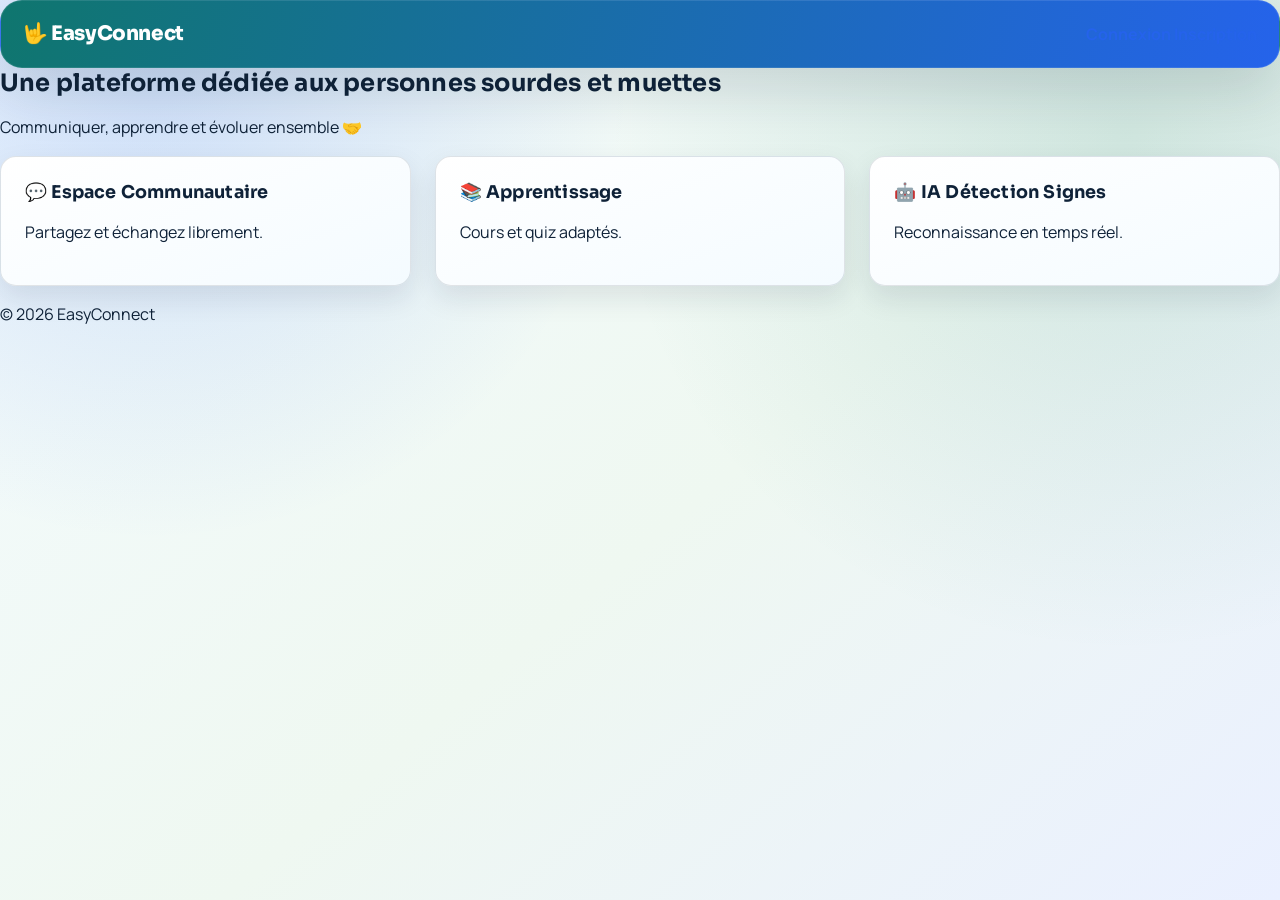
==== templates/index.html @ 4a9b7009 "Ajout du projet easy_connect" ====
<!DOCTYPE html>
<html lang="fr">
<head>
<meta charset="UTF-8">
<title>EasyConnect</title>
<link rel="stylesheet" href="/static/style.css">
</head>
<body>

<header>
    <h1>🤟 EasyConnect</h1>
    <nav>
        <a href="login.html">Connexion</a>
        <a href="register.html">Inscription</a>
    </nav>
</header>

<section class="hero">
    <h2>Une plateforme dédiée aux personnes sourdes et muettes</h2>
    <p>Communiquer, apprendre et évoluer ensemble 🤝</p>
</section>

<section class="features">
    <div class="card">
        <h3>💬 Espace Communautaire</h3>
        <p>Partagez et échangez librement.</p>
    </div>
    <div class="card">
        <h3>📚 Apprentissage</h3>
        <p>Cours et quiz adaptés.</p>
    </div>
    <div class="card">
        <h3>🤖 IA Détection Signes</h3>
        <p>Reconnaissance en temps réel.</p>
    </div>
</section>

<footer>
    <p>© 2026 EasyConnect</p>
</footer>

</body>
</html>
---- static/style.css ----
@import url("https://fonts.googleapis.com/css2?family=Manrope:wght@400;500;700;800&family=Sora:wght@600;700;800&display=swap");

:root {
    /* Colors - Enhanced with better naming and more options */
    --bg-1: #f4fbff;
    --bg-2: #eff8f1;
    --bg-3: #eaf0ff;
    --surface: #ffffff;
    --surface-muted: #f7faff;
    --surface-hover: #ffffff;
    --text: #0f2238;
    --text-light: #5f7793;
    --text-muted: #7e8c9f;
    --primary: #0f766e;
    --primary-dark: #0a5c55;
    --primary-light: #d1f2eb;
    --secondary: #2563eb;
    --secondary-dark: #1d4ed8;
    --secondary-light: #dbeafe;
    --danger: #b42318;
    --danger-light: #fee2e2;
    --ok: #067647;
    --ok-light: #d1fae5;
    --border: rgba(15, 34, 56, 0.12);
    --border-hover: rgba(15, 34, 56, 0.2);
    --ring: rgba(37, 99, 235, 0.24);
    
    /* Shadows - More nuanced */
    --shadow-sm: 0 4px 10px rgba(15, 34, 56, 0.05);
    --shadow-md: 0 12px 28px rgba(15, 34, 56, 0.1);
    --shadow-lg: 0 22px 55px rgba(15, 34, 56, 0.15);
    --shadow-focus: 0 0 0 4px var(--ring);
    
    /* Radius - Consistent scale */
    --radius-sm: 8px;
    --radius-md: 12px;
    --radius-lg: 16px;
    --radius-xl: 22px;
    --radius-full: 999px;
    
    /* Transitions */
    --transition-fast: 0.15s ease;
    --transition-base: 0.2s ease;
    --transition-slow: 0.3s ease;
    
    /* Layout */
    --container-width: min(100% - 32px, 1080px);
    --container-width-sm: min(100% - 32px, 460px);
}

* {
    box-sizing: border-box;
}

html,
body {
    margin: 0;
    padding: 0;
}

body {
    min-height: 100vh;
    font-family: "Manrope", "Segoe UI", sans-serif;
    color: var(--text);
    background:
        radial-gradient(circle at 12% 7%, rgba(37, 99, 235, 0.18) 0%, transparent 34%),
        radial-gradient(circle at 88% 15%, rgba(15, 118, 110, 0.14) 0%, transparent 38%),
        linear-gradient(140deg, var(--bg-1), var(--bg-2) 55%, var(--bg-3));
    line-height: 1.55;
    -webkit-font-smoothing: antialiased;
    -moz-osx-font-smoothing: grayscale;
}

a {
    color: var(--secondary);
    text-decoration: none;
    font-weight: 700;
    transition: color var(--transition-fast);
}

a:hover {
    color: var(--secondary-dark);
    text-decoration: underline;
}

h1,
h2,
h3 {
    margin: 0;
    font-family: "Sora", "Segoe UI", sans-serif;
    letter-spacing: 0.2px;
    line-height: 1.3;
}

/* Layout */
.page-shell {
    width: var(--container-width);
    margin: 26px auto 42px;
}

/* Header Enhancement */
header {
    display: flex;
    align-items: center;
    justify-content: space-between;
    gap: 14px;
    padding: 20px 22px;
    color: #ffffff;
    border-radius: var(--radius-xl);
    background: linear-gradient(105deg, #0f766e, #2563eb);
    box-shadow: var(--shadow-lg);
    backdrop-filter: blur(10px);
    border: 1px solid rgba(255, 255, 255, 0.1);
}

header h1 {
    font-size: 1.25rem;
    font-weight: 800;
    letter-spacing: -0.02em;
}

.top-links {
    display: flex;
    gap: 12px;
    flex-wrap: wrap;
}

.top-links a {
    color: #ffffff;
    font-weight: 700;
    border: 1px solid rgba(255, 255, 255, 0.35);
    padding: 6px 14px;
    border-radius: var(--radius-full);
    transition: all var(--transition-base);
    background: rgba(255, 255, 255, 0.1);
    backdrop-filter: blur(4px);
}

.top-links a:hover {
    background: rgba(255, 255, 255, 0.2);
    border-color: rgba(255, 255, 255, 0.5);
    text-decoration: none;
    transform: translateY(-1px);
}

/* Section Titles */
.section-title {
    margin: 32px 2px 20px;
    font-size: 1.75rem;
    font-weight: 800;
    position: relative;
    display: inline-block;
}

.section-title::after {
    content: '';
    position: absolute;
    bottom: -8px;
    left: 0;
    width: 60px;
    height: 4px;
    background: linear-gradient(90deg, var(--primary), var(--secondary));
    border-radius: var(--radius-full);
}

/* Cards & Panels */
.form-container,
.panel {
    background: rgba(255, 255, 255, 0.92);
    backdrop-filter: blur(10px);
    border: 1px solid var(--border);
    border-radius: var(--radius-xl);
    box-shadow: var(--shadow-lg);
}

.form-container {
    width: var(--container-width-sm);
    margin: 64px auto;
    padding: 36px 32px;
}

.form-container h2 {
    margin-bottom: 24px;
    font-size: 1.75rem;
}

.panel {
    padding: 24px;
    transition: transform var(--transition-base), box-shadow var(--transition-base);
}

.panel:hover {
    box-shadow: var(--shadow-lg);
}

/* Form Elements Enhancement */
form {
    display: grid;
    gap: 20px;
}

input,
textarea,
select {
    width: 100%;
    color: var(--text);
    background: var(--surface-muted);
    border: 1px solid var(--border);
    border-radius: var(--radius-md);
    padding: 12px 16px;
    outline: none;
    transition: border-color var(--transition-base), 
                box-shadow var(--transition-base), 
                background var(--transition-base);
    font-size: 0.95rem;
}

input:hover,
textarea:hover,
select:hover {
    border-color: var(--border-hover);
    background: var(--surface-hover);
}

input:focus,
textarea:focus,
select:focus {
    border-color: var(--secondary);
    box-shadow: var(--shadow-focus);
    background: var(--surface);
}

textarea {
    resize: vertical;
    min-height: 120px;
}

/* Button Enhancements */
button {
    border: 0;
    border-radius: var(--radius-md);
    color: #ffffff;
    background: linear-gradient(100deg, var(--primary), var(--secondary));
    font-weight: 800;
    padding: 12px 18px;
    cursor: pointer;
    transition: all var(--transition-base);
    position: relative;
    overflow: hidden;
}

button::before {
    content: '';
    position: absolute;
    top: 0;
    left: 0;
    width: 100%;
    height: 100%;
    background: linear-gradient(100deg, transparent, rgba(255, 255, 255, 0.2), transparent);
    transform: translateX(-100%);
    transition: transform 0.5s ease;
}

button:hover {
    transform: translateY(-2px);
    box-shadow: var(--shadow-md);
}

button:hover::before {
    transform: translateX(100%);
}

button:active {
    transform: translateY(0);
}

.btn-soft {
    background: var(--secondary-light);
    color: var(--secondary-dark);
    font-weight: 600;
}

.btn-soft::before {
    display: none;
}

.btn-soft:hover {
    background: #dbeafe;
    color: var(--secondary-dark);
    box-shadow: var(--shadow-sm);
}

/* Form Error Enhancement */
.form-error {
    margin: 16px 0 8px;
    color: var(--danger);
    background: var(--danger-light);
    border: 1px solid rgba(180, 35, 24, 0.2);
    border-radius: var(--radius-md);
    padding: 12px 16px;
    font-weight: 600;
    font-size: 0.9rem;
    display: flex;
    align-items: center;
    gap: 8px;
}

/* Grid Layouts Enhancement */
.stats-grid,
.features,
.cards-grid {
    display: grid;
    grid-template-columns: repeat(3, 1fr);
    gap: 24px;
}

/* Card Enhancement */
.card {
    background: linear-gradient(160deg, var(--surface), var(--bg-1));
    border: 1px solid var(--border);
    border-radius: var(--radius-lg);
    padding: 24px;
    box-shadow: var(--shadow-md);
    transition: all var(--transition-base);
    position: relative;
    overflow: hidden;
}

.card::after {
    content: '';
    position: absolute;
    top: 0;
    left: 0;
    width: 100%;
    height: 4px;
    background: linear-gradient(90deg, var(--primary), var(--secondary));
    opacity: 0;
    transition: opacity var(--transition-base);
}

.card:hover {
    transform: translateY(-4px);
    box-shadow: var(--shadow-lg);
    border-color: var(--border-hover);
}

.card:hover::after {
    opacity: 1;
}

.card h3 {
    font-size: 1.1rem;
    margin-bottom: 8px;
    font-weight: 700;
}

/* Metric Enhancement */
.metric {
    display: block;
    font-size: 2.25rem;
    font-weight: 800;
    font-family: "Sora", sans-serif;
    line-height: 1.2;
    background: linear-gradient(100deg, var(--primary), var(--secondary));
    -webkit-background-clip: text;
    -webkit-text-fill-color: transparent;
    background-clip: text;
}

.muted {
    color: var(--text-light);
    font-size: 0.9rem;
}

/* Stack Enhancement */
.stack {
    display: grid;
    gap: 20px;
}

/* Course Progress Enhancement */
.course-progress {
    display: flex;
    align-items: center;
    gap: 12px;
    margin-top: 12px;
    color: var(--ok);
    font-weight: 700;
    padding: 8px 12px;
    background: var(--ok-light);
    border-radius: var(--radius-sm);
}

/* Video Enhancement */
video {
    width: 100%;
    max-width: 680px;
    border-radius: var(--radius-md);
    border: 1px solid var(--border);
    background: #000;
    box-shadow: var(--shadow-md);
}

/* Divider Enhancement */
hr {
    border: 0;
    height: 2px;
    background: linear-gradient(90deg, transparent, var(--border), transparent);
    margin: 32px 0;
}

/* Inline Elements Enhancement */
.inline {
    display: flex;
    align-items: center;
    gap: 16px;
    flex-wrap: wrap;
}

/* Posts List Enhancement */
.posts-list {
    display: grid;
    gap: 16px;
}

.post-item {
    border: 1px solid var(--border);
    border-radius: var(--radius-md);
    padding: 16px;
    background: var(--surface);
    transition: all var(--transition-base);
}

.post-item:hover {
    border-color: var(--border-hover);
    box-shadow: var(--shadow-sm);
    transform: translateX(4px);
}

.post-meta {
    color: var(--text-light);
    font-size: 0.9rem;
    margin-top: 8px;
    display: flex;
    gap: 16px;
}

/* Quiz Options Enhancement */
.quiz-options {
    display: grid;
    gap: 12px;
    margin-top: 16px;
}

.quiz-options label {
    display: flex;
    align-items: center;
    gap: 12px;
    padding: 12px 16px;
    background: var(--surface-muted);
    border: 1px solid var(--border);
    border-radius: var(--radius-md);
    cursor: pointer;
    transition: all var(--transition-fast);
}

.quiz-options label:hover {
    background: var(--surface);
    border-color: var(--secondary);
    transform: translateX(4px);
}

.quiz-options input[type="radio"] {
    width: auto;
    margin: 0;
    accent-color: var(--secondary);
}

/* Auth Pages Enhancement */
.auth-page {
    display: grid;
    place-items: center;
    min-height: 100vh;
    padding: 20px;
    background:
        radial-gradient(circle at 7% 12%, rgba(15, 118, 110, 0.15) 0%, transparent 32%),
        radial-gradient(circle at 92% 8%, rgba(37, 99, 235, 0.15) 0%, transparent 35%),
        linear-gradient(140deg, #f3fbff, #eef7ff 45%, #effcf6);
}

.auth-page .form-container {
    width: min(100%, 440px);
    margin: 0;
    padding: 40px 36px;
    border: 1px solid rgba(37, 99, 235, 0.18);
    box-shadow: var(--shadow-lg);
    animation: slideUp 0.5s ease;
}

@keyframes slideUp {
    from {
        opacity: 0;
        transform: translateY(20px);
    }
    to {
        opacity: 1;
        transform: translateY(0);
    }
}

.auth-badge {
    margin: 0 0 16px;
    display: inline-block;
    font-size: 0.75rem;
    font-weight: 800;
    letter-spacing: 0.08em;
    text-transform: uppercase;
    color: var(--secondary-dark);
    background: var(--secondary-light);
    border: 1px solid rgba(37, 99, 235, 0.18);
    border-radius: var(--radius-full);
    padding: 6px 14px;
}

.auth-subtitle {
    margin: 8px 0 24px;
    color: var(--text-light);
    font-size: 0.95rem;
}

.auth-page .form-container form + .form-error {
    margin-top: 20px;
}

/* Dashboard only */
.dashboard-page {
    background:
        radial-gradient(circle at 10% 10%, rgba(15, 118, 110, 0.14) 0%, transparent 32%),
        radial-gradient(circle at 88% 0%, rgba(37, 99, 235, 0.18) 0%, transparent 35%),
        linear-gradient(145deg, #f4fbff, #edf7f3 50%, #e9f1ff);
}

.dashboard-shell {
    display: grid;
    gap: 22px;
}

.dashboard-hero {
    display: flex;
    align-items: center;
    justify-content: space-between;
    gap: 20px;
    padding: 24px;
    border-radius: var(--radius-xl);
    border: 1px solid var(--border);
    background: rgba(255, 255, 255, 0.88);
    box-shadow: var(--shadow-md);
}

.dashboard-kicker {
    margin: 0 0 6px;
    font-size: 0.78rem;
    font-weight: 800;
    letter-spacing: 0.08em;
    text-transform: uppercase;
    color: var(--secondary-dark);
}

.dashboard-hero h2 {
    font-size: 1.8rem;
    margin-bottom: 8px;
}

.dashboard-hero-actions {
    display: flex;
    gap: 10px;
    flex-wrap: wrap;
}

.dashboard-pill {
    display: inline-block;
    padding: 9px 14px;
    border-radius: var(--radius-full);
    border: 1px solid rgba(37, 99, 235, 0.22);
    background: #eef4ff;
    color: var(--secondary-dark);
    font-weight: 800;
}

.dashboard-pill:hover {
    text-decoration: none;
    background: #dde9ff;
}

.dashboard-stats .stat-card {
    padding-top: 20px;
}

.dashboard-features .feature-card {
    display: grid;
    gap: 10px;
}

.dashboard-link {
    display: inline-block;
    width: fit-content;
    padding: 8px 12px;
    border-radius: 10px;
    background: #eaf1ff;
    border: 1px solid rgba(37, 99, 235, 0.2);
}

.dashboard-link:hover {
    text-decoration: none;
    background: #dbe8ff;
}

/* Community only */
.community-page {
    background:
        radial-gradient(circle at 5% 8%, rgba(15, 118, 110, 0.16) 0%, transparent 30%),
        radial-gradient(circle at 88% 6%, rgba(37, 99, 235, 0.16) 0%, transparent 33%),
        linear-gradient(145deg, #f6fcff, #eef8f4 55%, #ebf1ff);
}

.community-shell {
    display: grid;
    gap: 20px;
}

.community-hero {
    display: flex;
    justify-content: space-between;
    align-items: center;
    gap: 16px;
    padding: 22px;
    border: 1px solid var(--border);
    border-radius: var(--radius-xl);
    background: rgba(255, 255, 255, 0.9);
    box-shadow: var(--shadow-md);
}

.community-kicker {
    margin: 0 0 6px;
    font-size: 0.78rem;
    font-weight: 800;
    letter-spacing: 0.08em;
    text-transform: uppercase;
    color: var(--secondary-dark);
}

.community-hero h2 {
    font-size: 1.7rem;
    margin-bottom: 6px;
}

.community-pill {
    display: inline-block;
    padding: 10px 14px;
    border-radius: var(--radius-full);
    border: 1px solid rgba(37, 99, 235, 0.22);
    background: #eaf1ff;
    color: var(--secondary-dark);
    font-weight: 800;
}

.community-pill:hover {
    text-decoration: none;
    background: #dbe8ff;
}

.community-compose textarea {
    min-height: 150px;
}

.community-feed {
    gap: 14px;
}

.community-post {
    border-left: 4px solid rgba(15, 118, 110, 0.45);
    padding: 18px;
}

.community-post h3 {
    margin-bottom: 6px;
}

.community-comment-form {
    margin-top: 10px;
    gap: 10px;
}

/* Learning only */
.learning-page {
    background:
        radial-gradient(circle at 8% 8%, rgba(37, 99, 235, 0.16) 0%, transparent 32%),
        radial-gradient(circle at 84% 6%, rgba(15, 118, 110, 0.14) 0%, transparent 35%),
        linear-gradient(145deg, #f5fbff, #edf8f2 52%, #eaf1ff);
}

.learning-shell {
    display: grid;
    gap: 20px;
}

.learning-hero {
    display: flex;
    justify-content: space-between;
    align-items: center;
    gap: 16px;
    padding: 22px;
    border: 1px solid var(--border);
    border-radius: var(--radius-xl);
    background: rgba(255, 255, 255, 0.9);
    box-shadow: var(--shadow-md);
}

.learning-kicker {
    margin: 0 0 6px;
    font-size: 0.78rem;
    font-weight: 800;
    letter-spacing: 0.08em;
    text-transform: uppercase;
    color: var(--secondary-dark);
}

.learning-hero h2 {
    font-size: 1.7rem;
    margin-bottom: 6px;
}

.learning-pill {
    display: inline-block;
    padding: 10px 14px;
    border-radius: var(--radius-full);
    border: 1px solid rgba(37, 99, 235, 0.22);
    background: #eaf1ff;
    color: var(--secondary-dark);
    font-weight: 800;
}

.learning-pill:hover {
    text-decoration: none;
    background: #dbe8ff;
}

.learning-courses {
    gap: 16px;
}

.learning-card {
    border-left: 4px solid rgba(37, 99, 235, 0.45);
}

.learning-course-form {
    margin-top: 8px;
}

.learning-ai-panel {
    gap: 14px;
}

.ai-camera-wrap {
    position: relative;
    width: 100%;
    max-width: 720px;
    border-radius: var(--radius-md);
    overflow: hidden;
    border: 1px solid var(--border);
    box-shadow: var(--shadow-md);
    background: #000;
}

.ai-camera-wrap video,
.ai-camera-wrap canvas {
    display: block;
    width: 100%;
    height: auto;
}

.ai-camera-wrap canvas {
    position: absolute;
    inset: 0;
    pointer-events: none;
}

.ai-result {
    margin: 0;
    font-weight: 800;
    color: var(--secondary-dark);
    background: #eaf1ff;
    border: 1px solid rgba(37, 99, 235, 0.2);
    border-radius: var(--radius-md);
    padding: 10px 12px;
}

.ai-calibration {
    display: flex;
    flex-wrap: wrap;
    gap: 10px;
    align-items: center;
}

.ai-calibration label {
    font-weight: 700;
}

.ai-calibration select {
    width: 90px;
}

.learning-shell .panel ul,
.learning-shell .panel ol {
    margin: 0;
    padding-left: 18px;
    display: grid;
    gap: 8px;
}

/* Quiz only */
.quiz-page {
    background:
        radial-gradient(circle at 8% 10%, rgba(37, 99, 235, 0.15) 0%, transparent 34%),
        radial-gradient(circle at 85% 5%, rgba(15, 118, 110, 0.15) 0%, transparent 35%),
        linear-gradient(145deg, #f4f9ff, #edf8f5 50%, #ebf0ff);
}

.quiz-shell {
    display: grid;
    gap: 20px;
}

.quiz-hero {
    padding: 22px;
    border: 1px solid var(--border);
    border-radius: var(--radius-xl);
    background: rgba(255, 255, 255, 0.9);
    box-shadow: var(--shadow-md);
}

.quiz-kicker {
    margin: 0 0 6px;
    font-size: 0.78rem;
    font-weight: 800;
    letter-spacing: 0.08em;
    text-transform: uppercase;
    color: var(--secondary-dark);
}

.quiz-hero h2 {
    font-size: 1.7rem;
    margin-bottom: 6px;
}

.quiz-panel {
    display: grid;
    gap: 14px;
}

.quiz-option-btn {
    text-align: left;
    background: #ffffff;
    color: var(--text);
    border: 1px solid var(--border);
    box-shadow: none;
}

.quiz-option-btn:hover {
    background: #f5f9ff;
}

.quiz-option-btn.correct {
    border-color: rgba(6, 118, 71, 0.45);
    background: #e8fbef;
}

.quiz-option-btn.wrong {
    border-color: rgba(180, 35, 24, 0.45);
    background: #fdecec;
}

.quiz-feedback {
    min-height: 20px;
    font-weight: 700;
}

.quiz-feedback.success {
    color: var(--ok);
}

.quiz-feedback.error {
    color: var(--danger);
}

/* Responsive Enhancements */
@media (max-width: 900px) {
    .stats-grid,
    .features,
    .cards-grid {
        grid-template-columns: repeat(2, 1fr);
        gap: 16px;
    }
    
    .section-title {
        font-size: 1.5rem;
    }

    .dashboard-hero {
        flex-direction: column;
        align-items: flex-start;
    }

    .community-hero {
        flex-direction: column;
        align-items: flex-start;
    }

    .learning-hero {
        flex-direction: column;
        align-items: flex-start;
    }
}

@media (max-width: 640px) {
    .stats-grid,
    .features,
    .cards-grid {
        grid-template-columns: 1fr;
    }
    
    :root {
        --container-width: min(100% - 24px, 1080px);
        --container-width-sm: min(100% - 24px, 460px);
    }
    
    header {
        flex-direction: column;
        text-align: center;
        padding: 20px 16px;
    }
    
    .top-links {
        justify-content: center;
    }
    
    .form-container {
        margin: 40px auto;
        padding: 28px 20px;
    }
    
    .auth-page .form-container {
        padding: 30px 24px;
    }
    
    .metric {
        font-size: 2rem;
    }
    
    .card {
        padding: 20px;
    }
}

/* Print Styles */
@media print {
    body {
        background: white;
        color: black;
    }
    
    .top-links,
    button,
    .btn-soft {
        display: none;
    }
    
    .card,
    .panel,
    .form-container {
        box-shadow: none;
        border: 1px solid #ddd;
        background: white;
    }
}
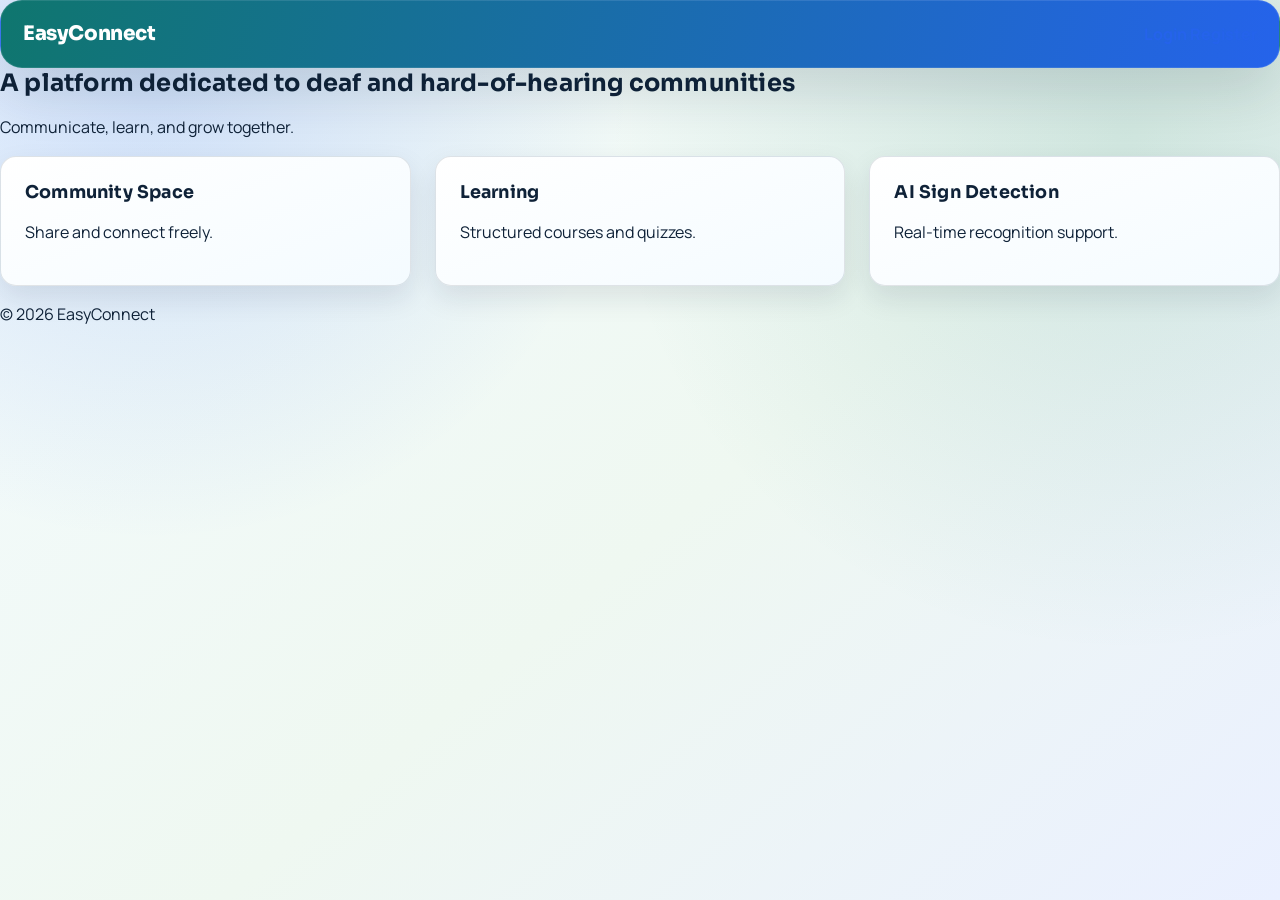
==== commit 02b6865c: "mise à jour du projet easy_connect" ====
--- a/templates/index.html
+++ b/templates/index.html
@@ -1,43 +1,44 @@
 <!DOCTYPE html>
-<html lang="fr">
+<html lang="en">
 <head>
 <meta charset="UTF-8">
 <title>EasyConnect</title>
-<link rel="stylesheet" href="/static/style.css">
+<link rel="stylesheet" href="/static/style.css?v=20260309-no-logo">
 </head>
 <body>
 
 <header>
-    <h1>🤟 EasyConnect</h1>
+    <h1>EasyConnect</h1>
     <nav>
-        <a href="login.html">Connexion</a>
-        <a href="register.html">Inscription</a>
+        <a href="login.html">Login</a>
+        <a href="register.html">Register</a>
     </nav>
 </header>
 
 <section class="hero">
-    <h2>Une plateforme dédiée aux personnes sourdes et muettes</h2>
-    <p>Communiquer, apprendre et évoluer ensemble 🤝</p>
+    <h2>A platform dedicated to deaf and hard-of-hearing communities</h2>
+    <p>Communicate, learn, and grow together.</p>
 </section>
 
 <section class="features">
     <div class="card">
-        <h3>💬 Espace Communautaire</h3>
-        <p>Partagez et échangez librement.</p>
+        <h3>Community Space</h3>
+        <p>Share and connect freely.</p>
     </div>
     <div class="card">
-        <h3>📚 Apprentissage</h3>
-        <p>Cours et quiz adaptés.</p>
+        <h3>Learning</h3>
+        <p>Structured courses and quizzes.</p>
     </div>
     <div class="card">
-        <h3>🤖 IA Détection Signes</h3>
-        <p>Reconnaissance en temps réel.</p>
+        <h3>AI Sign Detection</h3>
+        <p>Real-time recognition support.</p>
     </div>
 </section>
 
 <footer>
-    <p>© 2026 EasyConnect</p>
+    <p>&copy; 2026 EasyConnect</p>
 </footer>
 
 </body>
 </html>
+
--- a/static/style.css
+++ b/static/style.css
@@ -119,6 +119,7 @@
     letter-spacing: -0.02em;
 }
 
+
 .top-links {
     display: flex;
     gap: 12px;
@@ -315,6 +316,56 @@
 }
 
 /* Card Enhancement */
+/* ──────────────── FIX FOR YOUR COURSE CARDS ──────────────── */
+.cards-grid.learning-courses {
+    display: grid;
+    grid-template-columns: repeat(auto-fit, minmax(320px, 1fr));
+    gap: 24px;
+    margin-top: 16px;
+}
+
+.learning-card {
+    background: linear-gradient(160deg, var(--surface), var(--bg-1));
+    border: 1px solid var(--border);
+    border-left: 4px solid rgba(37, 99, 235, 0.45); /* kept your accent */
+    border-radius: var(--radius-lg);
+    padding: 24px;
+    box-shadow: var(--shadow-md);
+    transition: all var(--transition-base);
+    display: flex;
+    flex-direction: column;
+    gap: 12px;
+}
+
+.learning-card:hover {
+    transform: translateY(-6px);
+    box-shadow: var(--shadow-lg);
+    border-color: var(--secondary-light);
+}
+
+.learning-card h3 {
+    font-size: 1.25rem;
+    margin: 0 0 8px 0;
+    font-weight: 700;
+}
+
+.learning-card .muted {
+    margin: 0 0 12px 0;
+}
+
+.learning-card form {
+    margin-top: auto;           /* pushes button to bottom */
+}
+
+.learning-card button {
+    width: 100%;
+    padding: 14px;
+    font-size: 1rem;
+}
+
+/* ────────────────────────────────────────────────────────── */
+
+/* Card Enhancement (general - kept for other pages) */
 .card {
     background: linear-gradient(160deg, var(--surface), var(--bg-1));
     border: 1px solid var(--border);
@@ -532,6 +583,7 @@
     margin-top: 20px;
 }
 
+
 /* Dashboard only */
 .dashboard-page {
     background:
@@ -673,6 +725,85 @@
     min-height: 150px;
 }
 
+.community-compose input[type="file"] {
+    border: 1px dashed rgba(37, 99, 235, 0.35);
+    background: #f8fbff;
+    padding: 10px 12px;
+}
+
+.community-compose {
+    position: relative;
+    overflow: hidden;
+}
+
+.community-compose::before {
+    content: "";
+    position: absolute;
+    inset: 0;
+    background:
+        radial-gradient(circle at 2% 4%, rgba(37, 99, 235, 0.08), transparent 28%),
+        radial-gradient(circle at 92% 10%, rgba(15, 118, 110, 0.08), transparent 30%);
+    pointer-events: none;
+}
+
+.community-compose-form {
+    position: relative;
+    z-index: 1;
+    display: grid;
+    gap: 14px;
+}
+
+.community-compose-form input[name="title"] {
+    font-size: 1.02rem;
+    font-weight: 600;
+    background: rgba(255, 255, 255, 0.92);
+}
+
+.community-compose-form textarea[name="content"] {
+    min-height: 170px;
+    font-size: 1rem;
+    line-height: 1.65;
+    background: rgba(255, 255, 255, 0.95);
+}
+
+.community-compose-form input[type="file"] {
+    border: 1px dashed rgba(37, 99, 235, 0.38);
+    border-radius: 12px;
+    background: rgba(234, 241, 255, 0.55);
+    padding: 10px 12px;
+    color: #24384f;
+}
+
+.community-compose-form input[type="file"]:hover {
+    border-color: rgba(37, 99, 235, 0.55);
+    background: rgba(234, 241, 255, 0.82);
+}
+
+.community-compose-form input[type="file"]::file-selector-button {
+    border: 0;
+    border-radius: 10px;
+    padding: 8px 12px;
+    margin-right: 10px;
+    font-weight: 800;
+    color: #0f3b7a;
+    background: linear-gradient(120deg, #dbeafe, #bfdbfe);
+    cursor: pointer;
+    transition: transform 0.15s ease, box-shadow 0.15s ease;
+}
+
+.community-compose-form input[type="file"]::file-selector-button:hover {
+    transform: translateY(-1px);
+    box-shadow: 0 6px 12px rgba(37, 99, 235, 0.18);
+}
+
+.community-compose-form button[type="submit"] {
+    padding: 13px 20px;
+    border-radius: 14px;
+    font-size: 1.05rem;
+    letter-spacing: 0.01em;
+    box-shadow: 0 12px 24px rgba(37, 99, 235, 0.26);
+}
+
 .community-feed {
     gap: 14px;
 }
@@ -680,15 +811,75 @@
 .community-post {
     border-left: 4px solid rgba(15, 118, 110, 0.45);
     padding: 18px;
+    background: linear-gradient(160deg, #ffffff, #f7fbff);
+    box-shadow: 0 12px 28px rgba(15, 34, 56, 0.08);
 }
 
 .community-post h3 {
-    margin-bottom: 6px;
+    margin-bottom: 4px;
 }
 
 .community-comment-form {
     margin-top: 10px;
     gap: 10px;
+}
+
+.community-post-head {
+    display: flex;
+    gap: 12px;
+    align-items: center;
+    margin-bottom: 10px;
+}
+
+.community-avatar {
+    width: 42px;
+    height: 42px;
+    border-radius: 50%;
+    display: grid;
+    place-items: center;
+    font-weight: 800;
+    color: #0c4a6e;
+    background: linear-gradient(135deg, #dbeafe, #bfdbfe);
+    border: 1px solid rgba(37, 99, 235, 0.25);
+    flex-shrink: 0;
+}
+
+.community-post-content {
+    margin: 8px 0 14px;
+    line-height: 1.65;
+}
+
+.community-post-image {
+    width: 100%;
+    max-height: 420px;
+    object-fit: cover;
+    border-radius: 12px;
+    border: 1px solid rgba(37, 99, 235, 0.18);
+    margin: 0 0 14px;
+    display: block;
+}
+
+.community-comments {
+    display: grid;
+    gap: 8px;
+    margin: 0 0 12px;
+}
+
+.community-comment-item {
+    padding: 10px 12px;
+    border-radius: 10px;
+    background: #f5f9ff;
+    border: 1px solid rgba(37, 99, 235, 0.16);
+}
+
+.community-comment-item p {
+    margin: 4px 0 0;
+}
+
+.community-comment-author {
+    font-weight: 800;
+    color: #1d4ed8;
+    font-size: 0.9rem;
 }
 
 /* Learning only */
@@ -751,10 +942,70 @@
 
 .learning-card {
     border-left: 4px solid rgba(37, 99, 235, 0.45);
+    gap: 16px;   /* kept but no longer needed as main rule — can remove if you want */
 }
 
 .learning-course-form {
     margin-top: 8px;
+}
+
+.learning-shell .learning-card {
+    overflow: hidden;
+}
+
+.learning-shell .learning-card img:not(.learning-slide-media) {
+    display: block;
+    width: 100%;
+    max-width: 180px;
+    max-height: 180px;
+    height: auto;
+    object-fit: contain;
+    margin: 0 auto;
+}
+
+.learning-shell .learning-card img.asl-letter-gif {
+    width: auto !important;
+    max-width: 130px !important;
+    max-height: 130px !important;
+}
+
+.learning-shell #slide-view .learning-card {
+    gap: 18px;
+}
+
+.learning-slide-media-wrap {
+    width: min(100%, 760px);
+    margin: 8px auto 0;
+    padding: 14px;
+    border: 1px solid rgba(37, 99, 235, 0.2);
+    border-radius: var(--radius-md);
+    background: linear-gradient(160deg, #f9fcff, #eef5ff);
+    box-shadow: var(--shadow-sm);
+}
+
+.learning-slide-media {
+    display: block;
+    width: min(100%, 760px) !important;
+    max-width: 760px !important;
+    max-width: none;
+    max-height: none;
+    height: clamp(340px, 52vw, 520px) !important;
+    object-fit: cover;
+    object-position: center;
+    border-radius: 10px;
+    margin: 0 auto;
+}
+
+.learning-slide-video {
+    display: block;
+    width: min(100%, 860px);
+    aspect-ratio: 16 / 9;
+    height: auto;
+    border: 1px solid var(--border);
+    border-radius: var(--radius-md);
+    margin: 10px auto 0;
+    box-shadow: var(--shadow-sm);
+    background: #000;
 }
 
 .learning-ai-panel {
@@ -878,6 +1129,49 @@
 .quiz-option-btn.wrong {
     border-color: rgba(180, 35, 24, 0.45);
     background: #fdecec;
+}
+
+.quiz-option-gif {
+    width: 160px;
+    height: 160px;
+    object-fit: contain;
+    display: block;
+    margin: 0 auto;
+}
+
+.quiz-option-gif video,
+video.quiz-option-gif {
+    background: #000;
+    border-radius: 10px;
+}
+
+.quiz-prompt-gif {
+    grid-column: 1 / -1;
+    padding: 12px;
+    border: 1px solid var(--border);
+    border-radius: var(--radius-md);
+    background: #f6f9ff;
+}
+
+.quiz-prompt-gif-img {
+    width: min(100%, 420px);
+    height: 240px;
+    object-fit: contain;
+    display: block;
+    margin: 0 auto;
+}
+
+.quiz-prompt-gif-img video,
+video.quiz-prompt-gif-img {
+    background: #000;
+    border-radius: 10px;
+}
+
+.quiz-option-text {
+    text-align: center;
+    font-weight: 800;
+    letter-spacing: 0.02em;
+    min-height: 60px;
 }
 
 .quiz-feedback {
@@ -901,6 +1195,11 @@
         grid-template-columns: repeat(2, 1fr);
         gap: 16px;
     }
+
+    .cards-grid.learning-courses {
+        grid-template-columns: repeat(2, 1fr);
+        gap: 16px;
+    }
     
     .section-title {
         font-size: 1.5rem;
@@ -916,9 +1215,17 @@
         align-items: flex-start;
     }
 
+    .dashboard-hero,
+    .community-hero,
     .learning-hero {
         flex-direction: column;
         align-items: flex-start;
+    }
+
+    .learning-slide-media {
+        width: min(100%, 680px) !important;
+        max-width: 680px !important;
+        height: clamp(280px, 50vw, 430px) !important;
     }
 }
 
@@ -927,6 +1234,12 @@
     .features,
     .cards-grid {
         grid-template-columns: 1fr;
+        gap: 14px;
+    }
+
+    .cards-grid.learning-courses {
+        grid-template-columns: 1fr;
+        gap: 14px;
     }
     
     :root {
@@ -957,8 +1270,19 @@
         font-size: 2rem;
     }
     
-    .card {
+    .card,
+    .learning-card {
         padding: 20px;
+    }
+
+    .learning-slide-media-wrap {
+        padding: 10px;
+    }
+
+    .learning-slide-media {
+        width: min(100%, 100%) !important;
+        max-width: none !important;
+        height: clamp(240px, 64vw, 340px) !important;
     }
 }
 
@@ -977,7 +1301,8 @@
     
     .card,
     .panel,
-    .form-container {
+    .form-container,
+    .learning-card {
         box-shadow: none;
         border: 1px solid #ddd;
         background: white;
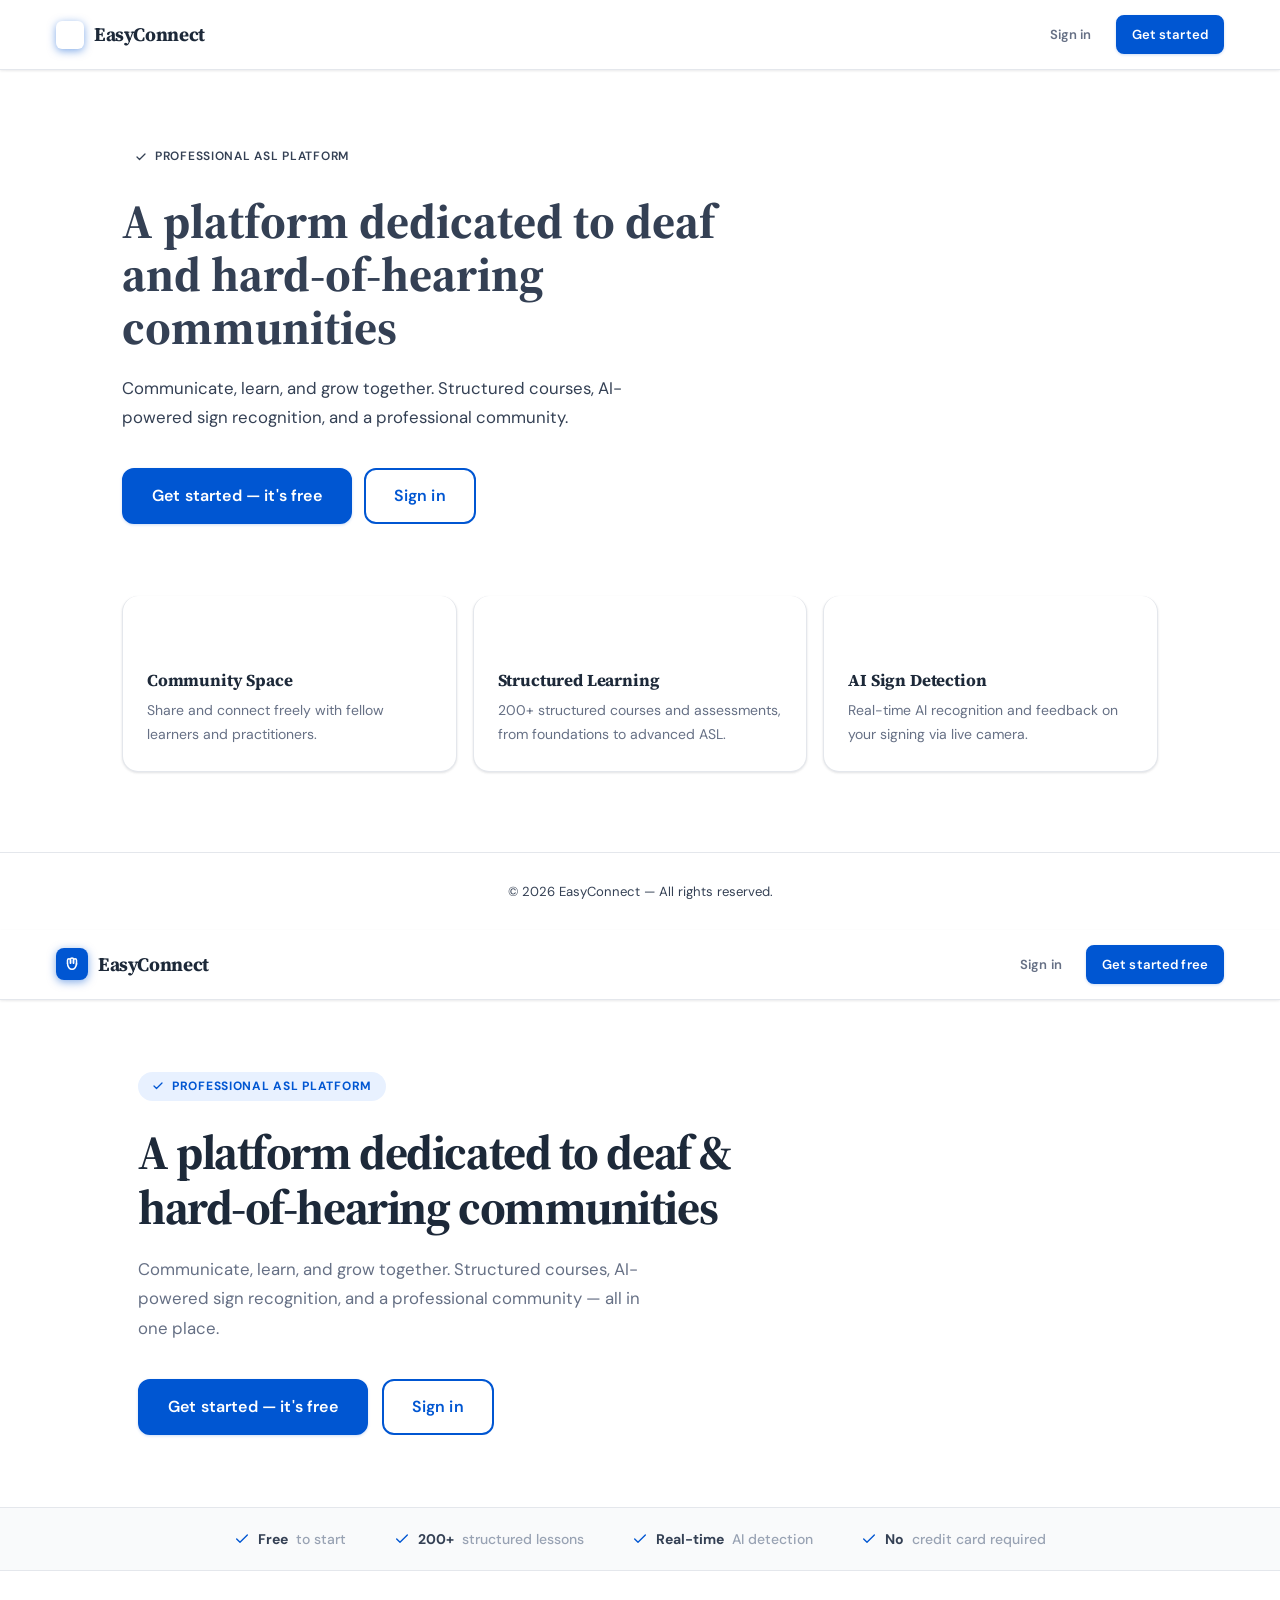
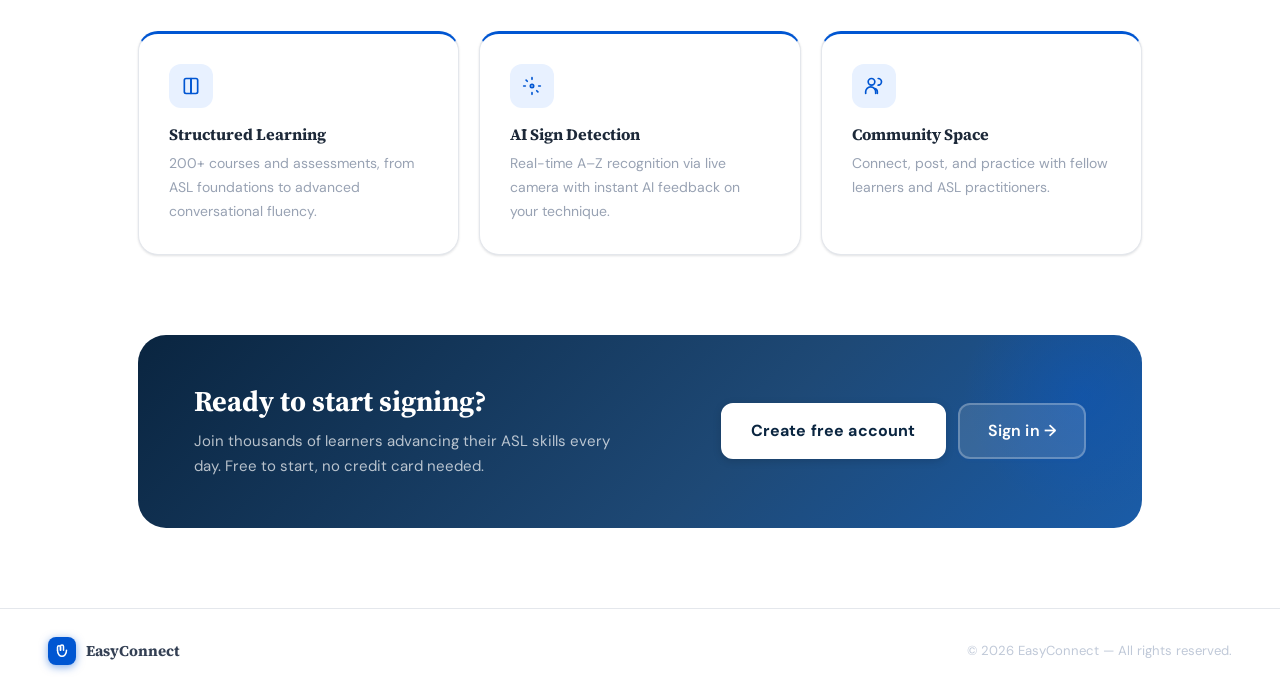
==== commit db1bb5d2: "Modification CSS" ====
--- a/templates/index.html
+++ b/templates/index.html
@@ -1,44 +1,184 @@
 <!DOCTYPE html>
 <html lang="en">
 <head>
-<meta charset="UTF-8">
-<title>EasyConnect</title>
-<link rel="stylesheet" href="/static/style.css?v=20260309-no-logo">
+    <meta charset="UTF-8">
+    <meta name="viewport" content="width=device-width, initial-scale=1.0">
+    <title>EasyConnect — Professional ASL Learning</title>
+    <link rel="stylesheet" href="/static/style.css">
 </head>
-<body>
+<body class="landing-page">
 
-<header>
-    <h1>EasyConnect</h1>
-    <nav>
-        <a href="login.html">Login</a>
-        <a href="register.html">Register</a>
-    </nav>
-</header>
+<!-- Nav -->
+<nav class="landing-nav">
+    <a href="/" class="landing-nav-brand">
+        <div class="logo-icon" style="width:28px;height:28px;background:var(--forest);border-radius:6px;display:flex;align-items:center;justify-content:center;">
+            <svg width="14" height="14" viewBox="0 0 24 24" fill="none" stroke="#fff" stroke-width="2" stroke-linecap="round" stroke-linejoin="round"><path d="M18 8h1a4 4 0 0 1 0 8h-1"/><path d="M2 8h16v9a4 4 0 0 1-4 4H6a4 4 0 0 1-4-4V8z"/><line x1="6" y1="1" x2="6" y2="4"/><line x1="10" y1="1" x2="10" y2="4"/><line x1="14" y1="1" x2="14" y2="4"/></svg>
+        </div>
+        EasyConnect
+    </a>
+    <div class="landing-nav-links">
+        <a href="/auth/login" class="btn btn-ghost btn-sm">Sign in</a>
+        <a href="/auth/register" class="btn btn-sm">Get started</a>
+    </div>
+</nav>
 
-<section class="hero">
-    <h2>A platform dedicated to deaf and hard-of-hearing communities</h2>
-    <p>Communicate, learn, and grow together.</p>
-</section>
+<!-- Hero -->
+<div style="max-width:1100px; margin:72px auto; padding:0 32px;">
+    <div style="max-width:620px;">
+        <div style="display:inline-flex; align-items:center; gap:8px; background:var(--forest-soft); color:var(--forest); padding:5px 13px; border-radius:var(--r-xs); font-size:0.75rem; font-weight:600; letter-spacing:0.06em; text-transform:uppercase; margin-bottom:24px;">
+            <svg width="12" height="12" viewBox="0 0 24 24" fill="none" stroke="currentColor" stroke-width="2.5" stroke-linecap="round" stroke-linejoin="round"><polyline points="20 6 9 17 4 12"/></svg>
+            Professional ASL Platform
+        </div>
+        <h2 style="font-size:3rem; line-height:1.1; margin-bottom:20px; color:var(--slate-900);">A platform dedicated to deaf and hard-of-hearing communities</h2>
+        <p style="font-size:1.05rem; color:var(--slate-500); margin-bottom:36px; line-height:1.75; max-width:500px;">Communicate, learn, and grow together. Structured courses, AI-powered sign recognition, and a professional community.</p>
+        <div style="display:flex; gap:12px; flex-wrap:wrap;">
+            <a href="/auth/register" class="btn btn-lg">Get started — it's free</a>
+            <a href="/auth/login" class="btn btn-outline btn-lg">Sign in</a>
+        </div>
+    </div>
+</div>
 
-<section class="features">
-    <div class="card">
-        <h3>Community Space</h3>
-        <p>Share and connect freely.</p>
+<!-- Features -->
+<div style="max-width:1100px; margin:0 auto 80px; padding:0 32px;">
+    <div class="grid-3">
+        <div class="card" style="border-top:3px solid var(--forest);">
+            <div style="width:36px;height:36px;background:var(--forest-soft);border-radius:var(--r-sm);display:flex;align-items:center;justify-content:center;margin-bottom:14px;">
+                <svg width="16" height="16" viewBox="0 0 24 24" fill="none" stroke="var(--forest)" stroke-width="1.75" stroke-linecap="round" stroke-linejoin="round"><path d="M2 3h6a4 4 0 0 1 4 4v14a3 3 0 0 0-3-3H2z"/><path d="M22 3h-6a4 4 0 0 0-4 4v14a3 3 0 0 1 3-3h7z"/></svg>
+            </div>
+            <h3>Community Space</h3>
+            <p>Share and connect freely with fellow learners and practitioners.</p>
+        </div>
+        <div class="card" style="border-top:3px solid var(--forest);">
+            <div style="width:36px;height:36px;background:var(--forest-soft);border-radius:var(--r-sm);display:flex;align-items:center;justify-content:center;margin-bottom:14px;">
+                <svg width="16" height="16" viewBox="0 0 24 24" fill="none" stroke="var(--forest)" stroke-width="1.75" stroke-linecap="round" stroke-linejoin="round"><path d="M2 3h6a4 4 0 0 1 4 4v14a3 3 0 0 0-3-3H2z"/><path d="M22 3h-6a4 4 0 0 0-4 4v14a3 3 0 0 1 3-3h7z"/></svg>
+            </div>
+            <h3>Structured Learning</h3>
+            <p>200+ structured courses and assessments, from foundations to advanced ASL.</p>
+        </div>
+        <div class="card" style="border-top:3px solid var(--forest);">
+            <div style="width:36px;height:36px;background:var(--forest-soft);border-radius:var(--r-sm);display:flex;align-items:center;justify-content:center;margin-bottom:14px;">
+                <svg width="16" height="16" viewBox="0 0 24 24" fill="none" stroke="var(--forest)" stroke-width="1.75" stroke-linecap="round" stroke-linejoin="round"><circle cx="12" cy="12" r="2"/><path d="M12 2v2M12 20v2M4.93 4.93l1.41 1.41M17.66 17.66l1.41 1.41M2 12h2M20 12h2"/></svg>
+            </div>
+            <h3>AI Sign Detection</h3>
+            <p>Real-time AI recognition and feedback on your signing via live camera.</p>
+        </div>
     </div>
-    <div class="card">
-        <h3>Learning</h3>
-        <p>Structured courses and quizzes.</p>
-    </div>
-    <div class="card">
-        <h3>AI Sign Detection</h3>
-        <p>Real-time recognition support.</p>
-    </div>
-</section>
+</div>
 
-<footer>
-    <p>&copy; 2026 EasyConnect</p>
+<!-- Footer -->
+<footer style="border-top:1px solid var(--border); padding:28px 32px; text-align:center; color:var(--slate-400); font-size:0.82rem;">
+    &copy; 2026 EasyConnect — All rights reserved.
 </footer>
 
 </body>
-</html>
+</html><!DOCTYPE html>
+<html lang="en">
+<head>
+    <meta charset="UTF-8">
+    <meta name="viewport" content="width=device-width, initial-scale=1.0">
+    <title>EasyConnect — Professional ASL Learning</title>
+    <link rel="stylesheet" href="/static/style.css">
+</head>
+<body class="landing-page">
 
+<nav class="landing-nav">
+    <a href="/" class="landing-nav-brand">
+        <div class="logo-icon" style="width:32px;height:32px;">
+            <svg width="16" height="16" viewBox="0 0 24 24" fill="none" stroke="#fff" stroke-width="2" stroke-linecap="round" stroke-linejoin="round"><path d="M6 11V7a2 2 0 1 1 4 0v4"/><path d="M10 11V6a2 2 0 1 1 4 0v5"/><path d="M14 11V7a2 2 0 1 1 4 0v6"/><path d="M6 11c0 5 3 8 6 8s6-3 6-8"/></svg>
+        </div>
+        EasyConnect
+    </a>
+    <div class="landing-nav-links">
+        <a href="/auth/login" class="btn btn-ghost btn-sm">Sign in</a>
+        <a href="/auth/register" class="btn btn-sm">Get started free</a>
+    </div>
+</nav>
+
+<!-- Hero -->
+<div class="landing-hero">
+    <div>
+        <div style="display:inline-flex;align-items:center;gap:8px;background:var(--blue-soft);color:var(--blue);padding:5px 14px;border-radius:var(--r-pill);font-size:0.75rem;font-weight:700;letter-spacing:0.06em;text-transform:uppercase;margin-bottom:24px;">
+            <svg width="12" height="12" viewBox="0 0 24 24" fill="none" stroke="currentColor" stroke-width="2.5" stroke-linecap="round" stroke-linejoin="round"><polyline points="20 6 9 17 4 12"/></svg>
+            Professional ASL Platform
+        </div>
+        <h1>A platform dedicated to deaf &amp; hard-of-hearing communities</h1>
+        <p>Communicate, learn, and grow together. Structured courses, AI-powered sign recognition, and a professional community — all in one place.</p>
+        <div class="landing-hero-cta">
+            <a href="/auth/register" class="btn btn-lg">Get started — it's free</a>
+            <a href="/auth/login" class="btn btn-outline btn-lg">Sign in</a>
+        </div>
+    </div>
+</div>
+
+<!-- Trust strip -->
+<div style="background:var(--gray-50);border-top:1px solid var(--border);border-bottom:1px solid var(--border);padding:20px 48px;display:flex;align-items:center;justify-content:center;gap:48px;flex-wrap:wrap;margin-bottom:60px;">
+    <div style="display:flex;align-items:center;gap:8px;font-size:0.875rem;color:var(--gray-500);font-weight:500;">
+        <svg width="16" height="16" viewBox="0 0 24 24" fill="none" stroke="var(--blue)" stroke-width="2" stroke-linecap="round" stroke-linejoin="round"><polyline points="20 6 9 17 4 12"/></svg>
+        <strong style="color:var(--gray-800);">Free</strong> to start
+    </div>
+    <div style="display:flex;align-items:center;gap:8px;font-size:0.875rem;color:var(--gray-500);font-weight:500;">
+        <svg width="16" height="16" viewBox="0 0 24 24" fill="none" stroke="var(--blue)" stroke-width="2" stroke-linecap="round" stroke-linejoin="round"><polyline points="20 6 9 17 4 12"/></svg>
+        <strong style="color:var(--gray-800);">200+</strong> structured lessons
+    </div>
+    <div style="display:flex;align-items:center;gap:8px;font-size:0.875rem;color:var(--gray-500);font-weight:500;">
+        <svg width="16" height="16" viewBox="0 0 24 24" fill="none" stroke="var(--blue)" stroke-width="2" stroke-linecap="round" stroke-linejoin="round"><polyline points="20 6 9 17 4 12"/></svg>
+        <strong style="color:var(--gray-800);">Real-time</strong> AI detection
+    </div>
+    <div style="display:flex;align-items:center;gap:8px;font-size:0.875rem;color:var(--gray-500);font-weight:500;">
+        <svg width="16" height="16" viewBox="0 0 24 24" fill="none" stroke="var(--blue)" stroke-width="2" stroke-linecap="round" stroke-linejoin="round"><polyline points="20 6 9 17 4 12"/></svg>
+        <strong style="color:var(--gray-800);">No</strong> credit card required
+    </div>
+</div>
+
+<!-- Feature cards -->
+<div class="landing-features">
+    <div class="landing-feature-card">
+        <div class="landing-feature-icon">
+            <svg viewBox="0 0 24 24" fill="none" stroke="var(--blue)" stroke-width="2" stroke-linecap="round" stroke-linejoin="round"><path d="M4 19.5V5a2 2 0 0 1 2-2h6v18H6a2 2 0 0 1-2-2z"/><path d="M20 19.5V5a2 2 0 0 0-2-2h-6v18h6a2 2 0 0 0 2-2z"/></svg>
+        </div>
+        <h3>Structured Learning</h3>
+        <p>200+ courses and assessments, from ASL foundations to advanced conversational fluency.</p>
+    </div>
+    <div class="landing-feature-card">
+        <div class="landing-feature-icon">
+            <svg viewBox="0 0 24 24" fill="none" stroke="var(--blue)" stroke-width="2" stroke-linecap="round" stroke-linejoin="round"><circle cx="12" cy="12" r="2"/><path d="M12 2v2M12 20v2M4.93 4.93l1.41 1.41M17.66 17.66l1.41 1.41M2 12h2M20 12h2"/></svg>
+        </div>
+        <h3>AI Sign Detection</h3>
+        <p>Real-time A–Z recognition via live camera with instant AI feedback on your technique.</p>
+    </div>
+    <div class="landing-feature-card">
+        <div class="landing-feature-icon">
+            <svg viewBox="0 0 24 24" fill="none" stroke="var(--blue)" stroke-width="2" stroke-linecap="round" stroke-linejoin="round"><circle cx="9" cy="7" r="4"/><path d="M17 11a4 4 0 1 0 0-8"/><path d="M2 21v-2a6 6 0 0 1 12 0v2"/><path d="M16 21v-2a4 4 0 0 0-3-3.8"/></svg>
+        </div>
+        <h3>Community Space</h3>
+        <p>Connect, post, and practice with fellow learners and ASL practitioners.</p>
+    </div>
+</div>
+
+<!-- CTA banner -->
+<div style="max-width:1100px;margin:0 auto 80px;padding:0 48px;">
+    <div style="background:linear-gradient(135deg,var(--navy) 0%,var(--navy-600) 60%,#1a5ca8 100%);border-radius:var(--r-2xl);padding:48px 56px;display:flex;align-items:center;justify-content:space-between;gap:32px;flex-wrap:wrap;position:relative;overflow:hidden;">
+        <div style="position:absolute;top:-60px;right:-60px;width:240px;height:240px;border-radius:50%;background:radial-gradient(circle,rgba(0,86,210,0.3) 0%,transparent 70%);"></div>
+        <div>
+            <h2 style="color:#fff;font-size:1.8rem;margin-bottom:10px;">Ready to start signing?</h2>
+            <p style="color:rgba(255,255,255,0.7);max-width:420px;">Join thousands of learners advancing their ASL skills every day. Free to start, no credit card needed.</p>
+        </div>
+        <div style="display:flex;gap:12px;flex-wrap:wrap;position:relative;z-index:1;">
+            <a href="/auth/register" class="btn btn-white btn-lg">Create free account</a>
+            <a href="/auth/login" class="btn btn-lg" style="background:rgba(255,255,255,0.12);border-color:rgba(255,255,255,0.25);color:#fff;">Sign in →</a>
+        </div>
+    </div>
+</div>
+
+<footer style="border-top:1px solid var(--border);padding:28px 48px;display:flex;align-items:center;justify-content:space-between;flex-wrap:wrap;gap:12px;">
+    <div style="display:flex;align-items:center;gap:10px;">
+        <div class="logo-icon" style="width:28px;height:28px;">
+            <svg width="14" height="14" viewBox="0 0 24 24" fill="none" stroke="#fff" stroke-width="2" stroke-linecap="round" stroke-linejoin="round"><path d="M6 11V7a2 2 0 1 1 4 0v4"/><path d="M10 11V6a2 2 0 1 1 4 0v5"/><path d="M6 11c0 5 3 8 6 8s6-3 6-8"/></svg>
+        </div>
+        <span style="font-family:'Source Serif 4',Georgia,serif;font-weight:700;color:var(--gray-800);">EasyConnect</span>
+    </div>
+    <span style="font-size:0.82rem;color:var(--gray-400);">&copy; 2026 EasyConnect — All rights reserved.</span>
+</footer>
+
+</body>
+</html>
--- a/static/style.css
+++ b/static/style.css
@@ -1,1310 +1,757 @@
-@import url("https://fonts.googleapis.com/css2?family=Manrope:wght@400;500;700;800&family=Sora:wght@600;700;800&display=swap");
-
+@import url("https://fonts.googleapis.com/css2?family=Source+Serif+4:ital,opsz,wght@0,8..60,300;0,8..60,400;0,8..60,600;0,8..60,700;1,8..60,300;1,8..60,400&family=DM+Sans:ital,opsz,wght@0,9..40,300;0,9..40,400;0,9..40,500;0,9..40,600;0,9..40,700;1,9..40,300;1,9..40,400&display=swap");
+
+/* ══════════════════════════════════════════
+   DESIGN TOKENS
+══════════════════════════════════════════ */
 :root {
-    /* Colors - Enhanced with better naming and more options */
-    --bg-1: #f4fbff;
-    --bg-2: #eff8f1;
-    --bg-3: #eaf0ff;
-    --surface: #ffffff;
-    --surface-muted: #f7faff;
-    --surface-hover: #ffffff;
-    --text: #0f2238;
-    --text-light: #5f7793;
-    --text-muted: #7e8c9f;
-    --primary: #0f766e;
-    --primary-dark: #0a5c55;
-    --primary-light: #d1f2eb;
-    --secondary: #2563eb;
-    --secondary-dark: #1d4ed8;
-    --secondary-light: #dbeafe;
-    --danger: #b42318;
-    --danger-light: #fee2e2;
-    --ok: #067647;
-    --ok-light: #d1fae5;
-    --border: rgba(15, 34, 56, 0.12);
-    --border-hover: rgba(15, 34, 56, 0.2);
-    --ring: rgba(37, 99, 235, 0.24);
-    
-    /* Shadows - More nuanced */
-    --shadow-sm: 0 4px 10px rgba(15, 34, 56, 0.05);
-    --shadow-md: 0 12px 28px rgba(15, 34, 56, 0.1);
-    --shadow-lg: 0 22px 55px rgba(15, 34, 56, 0.15);
-    --shadow-focus: 0 0 0 4px var(--ring);
-    
-    /* Radius - Consistent scale */
-    --radius-sm: 8px;
-    --radius-md: 12px;
-    --radius-lg: 16px;
-    --radius-xl: 22px;
-    --radius-full: 999px;
-    
-    /* Transitions */
-    --transition-fast: 0.15s ease;
-    --transition-base: 0.2s ease;
-    --transition-slow: 0.3s ease;
-    
-    /* Layout */
-    --container-width: min(100% - 32px, 1080px);
-    --container-width-sm: min(100% - 32px, 460px);
-}
-
-* {
-    box-sizing: border-box;
-}
-
-html,
-body {
-    margin: 0;
-    padding: 0;
-}
-
+    --navy:          #0a2540;
+    --navy-800:      #0d2f50;
+    --navy-700:      #1a3d62;
+    --navy-600:      #1e4976;
+    --blue:          #0056d2;
+    --blue-hover:    #0047b3;
+    --blue-light:    #1a73e8;
+    --blue-soft:     #e8f1ff;
+    --blue-pale:     #f0f6ff;
+    --yellow:        #f5a623;
+    --yellow-hover:  #e6961a;
+    --yellow-soft:   #fff8ed;
+    --purple:        #7c3aed;
+    --purple-soft:   #f3eeff;
+    --gray-900:      #1d2939;
+    --gray-800:      #344054;
+    --gray-700:      #475467;
+    --gray-600:      #667085;
+    --gray-500:      #98a2b3;
+    --gray-400:      #c0c9d8;
+    --gray-300:      #d0d5dd;
+    --gray-200:      #e4e7ec;
+    --gray-100:      #f2f4f7;
+    --gray-50:       #f9fafb;
+    --bg:            #f7f8fa;
+    --surface:       #ffffff;
+    --border:        #e4e7ec;
+    --border-strong: #c0c9d8;
+    --success:       #027a48;
+    --success-bg:    #ecfdf3;
+    --success-border:#abefc6;
+    --danger:        #b42318;
+    --danger-bg:     #fef3f2;
+    --danger-border: #fecdca;
+    --warning:       #b54708;
+    --warning-bg:    #fffaeb;
+    --warning-border:#fedf89;
+    --info:          #026aa2;
+    --info-bg:       #f0f9ff;
+    --info-border:   #b9e6fe;
+    --sidebar-w:        260px;
+    --sidebar-w-closed: 68px;
+    --sidebar-bg:       var(--navy);
+    --sidebar-text:     rgba(255,255,255,0.7);
+    --sidebar-text-act: #ffffff;
+    --sidebar-hover:    rgba(255,255,255,0.07);
+    --sidebar-active:   rgba(0,86,210,0.3);
+    --sidebar-border:   rgba(255,255,255,0.08);
+    --sh-xs:   0 1px 3px rgba(16,24,40,0.06), 0 1px 2px rgba(16,24,40,0.04);
+    --sh-sm:   0 2px 8px rgba(16,24,40,0.08);
+    --sh-md:   0 4px 16px rgba(16,24,40,0.10);
+    --sh-lg:   0 8px 32px rgba(16,24,40,0.12);
+    --sh-card: 0 1px 3px rgba(16,24,40,0.08), 0 1px 2px rgba(16,24,40,0.05);
+    --r-xs:  4px; --r-sm: 8px; --r-md: 12px;
+    --r-lg:  16px; --r-xl: 20px; --r-2xl: 28px; --r-pill: 999px;
+    --t: 0.15s ease; --t-slow: 0.25s ease;
+    --t-bounce: 0.2s cubic-bezier(0.34,1.56,0.64,1);
+    --t-sidebar: 0.22s cubic-bezier(0.4,0,0.2,1);
+}
+
+/* ══════════════════════════════════════════
+   RESET
+══════════════════════════════════════════ */
+*, *::before, *::after { box-sizing: border-box; margin: 0; padding: 0; }
+html { scroll-behavior: smooth; height: 100%; }
 body {
     min-height: 100vh;
-    font-family: "Manrope", "Segoe UI", sans-serif;
-    color: var(--text);
-    background:
-        radial-gradient(circle at 12% 7%, rgba(37, 99, 235, 0.18) 0%, transparent 34%),
-        radial-gradient(circle at 88% 15%, rgba(15, 118, 110, 0.14) 0%, transparent 38%),
-        linear-gradient(140deg, var(--bg-1), var(--bg-2) 55%, var(--bg-3));
-    line-height: 1.55;
+    font-family: "DM Sans", system-ui, sans-serif;
+    font-size: 15px; font-weight: 400;
+    color: var(--gray-800); background: var(--bg);
+    line-height: 1.6;
     -webkit-font-smoothing: antialiased;
     -moz-osx-font-smoothing: grayscale;
 }
-
-a {
-    color: var(--secondary);
-    text-decoration: none;
-    font-weight: 700;
-    transition: color var(--transition-fast);
-}
-
-a:hover {
-    color: var(--secondary-dark);
-    text-decoration: underline;
-}
-
-h1,
-h2,
-h3 {
-    margin: 0;
-    font-family: "Sora", "Segoe UI", sans-serif;
-    letter-spacing: 0.2px;
-    line-height: 1.3;
-}
-
-/* Layout */
-.page-shell {
-    width: var(--container-width);
-    margin: 26px auto 42px;
-}
-
-/* Header Enhancement */
-header {
-    display: flex;
-    align-items: center;
-    justify-content: space-between;
-    gap: 14px;
-    padding: 20px 22px;
-    color: #ffffff;
-    border-radius: var(--radius-xl);
-    background: linear-gradient(105deg, #0f766e, #2563eb);
-    box-shadow: var(--shadow-lg);
-    backdrop-filter: blur(10px);
-    border: 1px solid rgba(255, 255, 255, 0.1);
-}
-
-header h1 {
-    font-size: 1.25rem;
-    font-weight: 800;
-    letter-spacing: -0.02em;
-}
-
-
-.top-links {
-    display: flex;
-    gap: 12px;
-    flex-wrap: wrap;
-}
-
-.top-links a {
-    color: #ffffff;
-    font-weight: 700;
-    border: 1px solid rgba(255, 255, 255, 0.35);
-    padding: 6px 14px;
-    border-radius: var(--radius-full);
-    transition: all var(--transition-base);
-    background: rgba(255, 255, 255, 0.1);
-    backdrop-filter: blur(4px);
-}
-
-.top-links a:hover {
-    background: rgba(255, 255, 255, 0.2);
-    border-color: rgba(255, 255, 255, 0.5);
-    text-decoration: none;
-    transform: translateY(-1px);
-}
-
-/* Section Titles */
+img, video { display: block; max-width: 100%; }
+a { color: var(--blue); text-decoration: none; font-weight: 500; transition: color var(--t); }
+a:hover { color: var(--blue-hover); text-decoration: underline; }
+h1, h2, h3, h4 { font-family: "Source Serif 4", Georgia, serif; font-weight: 700; line-height: 1.25; color: var(--gray-900); }
+h5, h6 { font-family: "DM Sans", sans-serif; font-weight: 600; color: var(--gray-800); }
+p { color: var(--gray-700); line-height: 1.7; }
+
+/* ══════════════════════════════════════════
+   APP SHELL
+══════════════════════════════════════════ */
+.app-shell { display: flex; min-height: 100vh; }
+
+/* ══════════════════════════════════════════
+   SIDEBAR
+══════════════════════════════════════════ */
+.sidebar {
+    width: var(--sidebar-w);
+    min-height: 100vh; background: var(--sidebar-bg);
+    display: flex; flex-direction: column; flex-shrink: 0;
+    position: fixed; top: 0; left: 0; height: 100vh;
+    overflow: hidden; z-index: 100;
+    border-right: 1px solid rgba(255,255,255,0.05);
+}
+
+.sidebar-brand {
+    display: flex; align-items: center; gap: 12px;
+    padding: 22px 18px 20px;
+    border-bottom: 1px solid var(--sidebar-border);
+    overflow: hidden; text-decoration: none; white-space: nowrap; flex-shrink: 0;
+}
+.sidebar-brand:hover { background: transparent; text-decoration: none; }
+
+.sidebar-logo {
+    width: 34px; height: 34px; border-radius: var(--r-sm);
+    background: var(--blue);
+    display: flex; align-items: center; justify-content: center; flex-shrink: 0;
+    box-shadow: 0 2px 8px rgba(0,86,210,0.4);
+}
+.sidebar-logo svg { width: 17px; height: 17px; fill: none; stroke: #fff; stroke-width: 2; stroke-linecap: round; stroke-linejoin: round; }
+
+.sidebar-brand-name {
+    font-family: "Source Serif 4", Georgia, serif;
+    font-size: 1.1rem; font-weight: 700; color: #fff;
+    letter-spacing: -0.01em;
+}
+.sidebar-brand-tagline { font-size: 0.68rem; color: rgba(255,255,255,0.4); display: block; margin-top: 1px; }
+
+.sidebar-nav {
+    flex: 1; padding: 10px 12px;
+    display: flex; flex-direction: column; gap: 2px;
+    overflow-y: auto; overflow-x: hidden;
+}
+.sidebar-nav a, .sidebar-nav-item {
+    display: flex; align-items: center; gap: 11px;
+    padding: 10px 12px; border-radius: var(--r-md);
+    color: var(--sidebar-text); font-size: 0.875rem; font-weight: 500;
+    letter-spacing: 0.005em; text-decoration: none;
+    transition: background var(--t), color var(--t);
+    white-space: nowrap; overflow: hidden; cursor: pointer;
+    border: none; background: transparent; width: 100%;
+    text-align: left; position: relative;
+}
+.sidebar-nav a:hover, .sidebar-nav-item:hover {
+    background: var(--sidebar-hover); color: var(--sidebar-text-act); text-decoration: none;
+}
+.sidebar-nav a.active, .sidebar-nav-item.active {
+    background: var(--sidebar-active); color: #fff; font-weight: 600;
+}
+.sidebar-nav a.active::before, .sidebar-nav-item.active::before {
+    content: ''; position: absolute; left: 0; top: 50%; transform: translateY(-50%);
+    width: 3px; height: 22px; border-radius: 0 3px 3px 0; background: var(--blue); margin-left: -12px;
+}
+.sidebar-nav a svg, .sidebar-nav-item svg {
+    width: 17px; height: 17px; fill: none; stroke: currentColor;
+    stroke-width: 1.75; stroke-linecap: round; stroke-linejoin: round;
+    flex-shrink: 0; opacity: 0.85;
+}
+.sidebar-nav a.active svg, .sidebar-nav-item.active svg { opacity: 1; }
+
+.nav-label { overflow: hidden; flex: 1; }
+.nav-badge {
+    font-size: 0.68rem; font-weight: 700; background: var(--blue); color: #fff;
+    padding: 2px 7px; border-radius: var(--r-pill); margin-left: auto; letter-spacing: 0.03em;
+}
+.sidebar.collapsed .nav-label { opacity: 0; width: 0; }
+.sidebar.collapsed .sidebar-nav a,
+.sidebar.collapsed .sidebar-nav-item { justify-content: center; }
+.sidebar.collapsed .nav-badge { display: none; }
+
+.sidebar-section {
+    padding: 18px 14px 6px; font-size: 0.67rem; font-weight: 700;
+    letter-spacing: 0.12em; text-transform: uppercase;
+    color: rgba(255,255,255,0.3); white-space: nowrap; overflow: hidden;
+    transition: opacity var(--t-sidebar);
+}
+.sidebar.collapsed .sidebar-section { opacity: 0; }
+
+.sidebar-footer {
+    padding: 12px 12px 18px;
+    border-top: 1px solid var(--sidebar-border);
+    display: flex; flex-direction: column; gap: 2px; margin-top: auto;
+}
+.sidebar-footer a {
+    display: flex; align-items: center; gap: 11px; padding: 10px 12px;
+    border-radius: var(--r-md); color: var(--sidebar-text);
+    font-size: 0.875rem; font-weight: 500; text-decoration: none;
+    transition: background var(--t), color var(--t);
+}
+.sidebar-footer a:hover { background: var(--sidebar-hover); color: var(--sidebar-text-act); text-decoration: none; }
+.sidebar-footer a svg { width: 17px; height: 17px; fill: none; stroke: currentColor; stroke-width: 1.75; stroke-linecap: round; stroke-linejoin: round; flex-shrink: 0; }
+
+/* ══════════════════════════════════════════
+   MAIN CONTENT
+══════════════════════════════════════════ */
+.main-content {
+    flex: 1; min-width: 0; display: flex; flex-direction: column;
+    margin-left: var(--sidebar-w);
+}
+
+.top-bar {
+    height: 62px; background: var(--surface);
+    border-bottom: 1px solid var(--border);
+    display: flex; align-items: center; justify-content: space-between;
+    padding: 0 32px; flex-shrink: 0;
+    position: sticky; top: 0; z-index: 50; box-shadow: var(--sh-xs);
+}
+.top-bar-title {
+    font-family: "Source Serif 4", Georgia, serif;
+    font-size: 1rem; font-weight: 700; color: var(--gray-900); letter-spacing: -0.01em;
+}
+.top-bar-actions { display: flex; align-items: center; gap: 10px; }
+.top-bar-user {
+    display: flex; align-items: center; gap: 9px;
+    font-size: 0.875rem; font-weight: 500; color: var(--gray-700);
+    cursor: pointer; padding: 4px 10px 4px 4px;
+    border-radius: var(--r-pill); border: 1px solid var(--border);
+    transition: background var(--t);
+}
+.top-bar-user:hover { background: var(--gray-50); }
+.top-bar-avatar {
+    width: 32px; height: 32px; border-radius: 50%;
+    background: var(--blue); color: #fff;
+    font-size: 0.78rem; font-weight: 700;
+    display: flex; align-items: center; justify-content: center;
+    font-family: "DM Sans", sans-serif; flex-shrink: 0;
+}
+
+.page-body { padding: 32px; flex: 1; max-width: 1200px; width: 100%; }
+
+/* ══════════════════════════════════════════
+   PAGE HEADER
+══════════════════════════════════════════ */
+.page-header { margin-bottom: 28px; }
+.page-header h1 { font-size: 2rem; font-weight: 700; color: var(--gray-900); margin-bottom: 6px; letter-spacing: -0.02em; }
+.page-header p { color: var(--gray-600); font-size: 0.95rem; }
+
+/* ══════════════════════════════════════════
+   HERO BANNER
+══════════════════════════════════════════ */
+.hero-banner {
+    background: linear-gradient(135deg, var(--navy) 0%, var(--navy-600) 60%, #1a5ca8 100%);
+    border-radius: var(--r-xl); padding: 36px 40px;
+    display: flex; align-items: center; justify-content: space-between;
+    gap: 28px; margin-bottom: 28px; position: relative; overflow: hidden;
+}
+.hero-banner::before {
+    content: ''; position: absolute; top: -80px; right: -80px;
+    width: 280px; height: 280px; border-radius: 50%;
+    background: radial-gradient(circle, rgba(0,86,210,0.3) 0%, transparent 70%);
+    pointer-events: none;
+}
+.hero-banner-label {
+    display: inline-flex; align-items: center; gap: 6px;
+    font-size: 0.72rem; font-weight: 700; letter-spacing: 0.1em;
+    text-transform: uppercase; color: rgba(255,255,255,0.5); margin-bottom: 10px;
+    display: block;
+}
+.hero-banner h2 {
+    font-family: "Source Serif 4", Georgia, serif;
+    font-size: 1.9rem; font-weight: 700; color: #fff;
+    margin-bottom: 10px; letter-spacing: -0.02em; line-height: 1.2;
+}
+.hero-banner p { color: rgba(255,255,255,0.7); font-size: 0.9rem; max-width: 440px; line-height: 1.7; }
+.hero-banner-actions {
+    display: flex; gap: 10px; flex-shrink: 0;
+    flex-direction: column; align-items: stretch; min-width: 190px;
+}
+.hero-stats { display: flex; gap: 20px; margin-top: 20px; flex-wrap: wrap; }
+.hero-stat { display: flex; align-items: center; gap: 6px; font-size: 0.84rem; color: rgba(255,255,255,0.65); }
+.hero-stat strong { color: #fff; font-weight: 700; }
+
+/* ══════════════════════════════════════════
+   CARDS & PANELS
+══════════════════════════════════════════ */
+.card, .panel {
+    background: var(--surface); border: 1px solid var(--border);
+    border-radius: var(--r-lg); padding: 24px;
+    box-shadow: var(--sh-card); transition: box-shadow var(--t), border-color var(--t);
+}
+.card:hover { box-shadow: var(--sh-sm); }
+.card h3, .panel h3 {
+    font-family: "Source Serif 4", Georgia, serif;
+    font-size: 1.05rem; font-weight: 700; color: var(--gray-900);
+    margin-bottom: 8px; letter-spacing: -0.01em;
+}
+.card p, .panel p { color: var(--gray-600); font-size: 0.875rem; }
+
+/* ══════════════════════════════════════════
+   STAT CARDS
+══════════════════════════════════════════ */
+.stat-card { position: relative; overflow: hidden; }
+.stat-card::after {
+    content: ''; position: absolute; top: 0; right: 0;
+    width: 3px; height: 100%;
+    background: var(--blue); border-radius: 0 var(--r-lg) var(--r-lg) 0;
+    opacity: 0; transition: opacity var(--t);
+}
+.stat-card:hover::after { opacity: 1; }
+.stat-card .stat-icon {
+    width: 42px; height: 42px; border-radius: var(--r-md);
+    background: var(--blue-soft);
+    display: flex; align-items: center; justify-content: center; margin-bottom: 14px;
+}
+.stat-card .stat-icon svg { width: 18px; height: 18px; stroke: var(--blue); fill: none; stroke-width: 2; stroke-linecap: round; stroke-linejoin: round; }
+.stat-card .stat-label {
+    font-size: 0.76rem; font-weight: 700; letter-spacing: 0.07em;
+    text-transform: uppercase; color: var(--gray-500); margin-bottom: 6px; display: block;
+}
+.stat-card .stat-value {
+    font-family: "Source Serif 4", Georgia, serif;
+    font-size: 2.4rem; font-weight: 700; color: var(--gray-900);
+    line-height: 1; display: block; margin-bottom: 8px; letter-spacing: -0.03em;
+}
+.stat-card .stat-sub { font-size: 0.82rem; color: var(--gray-500); display: flex; align-items: center; gap: 5px; }
+/* Legacy compat */
+.stat-label { font-size: 0.76rem; font-weight: 700; letter-spacing: 0.07em; text-transform: uppercase; color: var(--gray-500); margin-bottom: 6px; display: block; }
+.stat-value { font-family: "Source Serif 4", Georgia, serif; font-size: 2.4rem; font-weight: 700; color: var(--gray-900); line-height: 1; display: block; margin-bottom: 8px; letter-spacing: -0.03em; }
+.stat-sub { font-size: 0.82rem; color: var(--gray-500); }
+.stat-delta-up, .delta-up   { color: var(--success); font-weight: 600; }
+.stat-delta-down, .delta-down { color: var(--danger); font-weight: 600; }
+
+/* ══════════════════════════════════════════
+   GRIDS
+══════════════════════════════════════════ */
+.grid-4 { display: grid; grid-template-columns: repeat(4,1fr); gap: 16px; }
+.grid-3 { display: grid; grid-template-columns: repeat(3,1fr); gap: 16px; }
+.grid-2 { display: grid; grid-template-columns: repeat(2,1fr); gap: 16px; }
+.stack  { display: grid; gap: 16px; }
+
+/* ══════════════════════════════════════════
+   SECTION TITLE
+══════════════════════════════════════════ */
 .section-title {
-    margin: 32px 2px 20px;
-    font-size: 1.75rem;
-    font-weight: 800;
-    position: relative;
-    display: inline-block;
-}
-
-.section-title::after {
-    content: '';
-    position: absolute;
-    bottom: -8px;
-    left: 0;
-    width: 60px;
-    height: 4px;
-    background: linear-gradient(90deg, var(--primary), var(--secondary));
-    border-radius: var(--radius-full);
-}
-
-/* Cards & Panels */
-.form-container,
-.panel {
-    background: rgba(255, 255, 255, 0.92);
-    backdrop-filter: blur(10px);
-    border: 1px solid var(--border);
-    border-radius: var(--radius-xl);
-    box-shadow: var(--shadow-lg);
-}
-
-.form-container {
-    width: var(--container-width-sm);
-    margin: 64px auto;
-    padding: 36px 32px;
-}
-
-.form-container h2 {
-    margin-bottom: 24px;
-    font-size: 1.75rem;
-}
-
-.panel {
-    padding: 24px;
-    transition: transform var(--transition-base), box-shadow var(--transition-base);
-}
-
-.panel:hover {
-    box-shadow: var(--shadow-lg);
-}
-
-/* Form Elements Enhancement */
-form {
-    display: grid;
-    gap: 20px;
-}
-
-input,
-textarea,
-select {
-    width: 100%;
-    color: var(--text);
-    background: var(--surface-muted);
-    border: 1px solid var(--border);
-    border-radius: var(--radius-md);
-    padding: 12px 16px;
-    outline: none;
-    transition: border-color var(--transition-base), 
-                box-shadow var(--transition-base), 
-                background var(--transition-base);
-    font-size: 0.95rem;
-}
-
-input:hover,
-textarea:hover,
-select:hover {
-    border-color: var(--border-hover);
-    background: var(--surface-hover);
-}
-
-input:focus,
-textarea:focus,
-select:focus {
-    border-color: var(--secondary);
-    box-shadow: var(--shadow-focus);
-    background: var(--surface);
-}
-
-textarea {
-    resize: vertical;
-    min-height: 120px;
-}
-
-/* Button Enhancements */
-button {
-    border: 0;
-    border-radius: var(--radius-md);
-    color: #ffffff;
-    background: linear-gradient(100deg, var(--primary), var(--secondary));
-    font-weight: 800;
-    padding: 12px 18px;
-    cursor: pointer;
-    transition: all var(--transition-base);
-    position: relative;
-    overflow: hidden;
-}
-
-button::before {
-    content: '';
-    position: absolute;
-    top: 0;
-    left: 0;
-    width: 100%;
-    height: 100%;
-    background: linear-gradient(100deg, transparent, rgba(255, 255, 255, 0.2), transparent);
-    transform: translateX(-100%);
-    transition: transform 0.5s ease;
-}
-
-button:hover {
-    transform: translateY(-2px);
-    box-shadow: var(--shadow-md);
-}
-
-button:hover::before {
-    transform: translateX(100%);
-}
-
-button:active {
-    transform: translateY(0);
-}
-
-.btn-soft {
-    background: var(--secondary-light);
-    color: var(--secondary-dark);
-    font-weight: 600;
-}
-
-.btn-soft::before {
-    display: none;
-}
-
-.btn-soft:hover {
-    background: #dbeafe;
-    color: var(--secondary-dark);
-    box-shadow: var(--shadow-sm);
-}
-
-/* Form Error Enhancement */
-.form-error {
-    margin: 16px 0 8px;
-    color: var(--danger);
-    background: var(--danger-light);
-    border: 1px solid rgba(180, 35, 24, 0.2);
-    border-radius: var(--radius-md);
-    padding: 12px 16px;
-    font-weight: 600;
-    font-size: 0.9rem;
-    display: flex;
-    align-items: center;
-    gap: 8px;
-}
-
-/* Grid Layouts Enhancement */
-.stats-grid,
-.features,
-.cards-grid {
-    display: grid;
-    grid-template-columns: repeat(3, 1fr);
-    gap: 24px;
-}
-
-/* Card Enhancement */
-/* ──────────────── FIX FOR YOUR COURSE CARDS ──────────────── */
-.cards-grid.learning-courses {
-    display: grid;
-    grid-template-columns: repeat(auto-fit, minmax(320px, 1fr));
-    gap: 24px;
-    margin-top: 16px;
-}
-
-.learning-card {
-    background: linear-gradient(160deg, var(--surface), var(--bg-1));
-    border: 1px solid var(--border);
-    border-left: 4px solid rgba(37, 99, 235, 0.45); /* kept your accent */
-    border-radius: var(--radius-lg);
-    padding: 24px;
-    box-shadow: var(--shadow-md);
-    transition: all var(--transition-base);
-    display: flex;
-    flex-direction: column;
-    gap: 12px;
-}
-
-.learning-card:hover {
-    transform: translateY(-6px);
-    box-shadow: var(--shadow-lg);
-    border-color: var(--secondary-light);
-}
-
-.learning-card h3 {
-    font-size: 1.25rem;
-    margin: 0 0 8px 0;
-    font-weight: 700;
-}
-
-.learning-card .muted {
-    margin: 0 0 12px 0;
-}
-
-.learning-card form {
-    margin-top: auto;           /* pushes button to bottom */
-}
-
-.learning-card button {
-    width: 100%;
-    padding: 14px;
-    font-size: 1rem;
-}
-
-/* ────────────────────────────────────────────────────────── */
-
-/* Card Enhancement (general - kept for other pages) */
-.card {
-    background: linear-gradient(160deg, var(--surface), var(--bg-1));
-    border: 1px solid var(--border);
-    border-radius: var(--radius-lg);
-    padding: 24px;
-    box-shadow: var(--shadow-md);
-    transition: all var(--transition-base);
-    position: relative;
-    overflow: hidden;
-}
-
-.card::after {
-    content: '';
-    position: absolute;
-    top: 0;
-    left: 0;
-    width: 100%;
-    height: 4px;
-    background: linear-gradient(90deg, var(--primary), var(--secondary));
-    opacity: 0;
-    transition: opacity var(--transition-base);
-}
-
-.card:hover {
-    transform: translateY(-4px);
-    box-shadow: var(--shadow-lg);
-    border-color: var(--border-hover);
-}
-
-.card:hover::after {
-    opacity: 1;
-}
-
-.card h3 {
-    font-size: 1.1rem;
-    margin-bottom: 8px;
-    font-weight: 700;
-}
-
-/* Metric Enhancement */
-.metric {
-    display: block;
-    font-size: 2.25rem;
-    font-weight: 800;
-    font-family: "Sora", sans-serif;
-    line-height: 1.2;
-    background: linear-gradient(100deg, var(--primary), var(--secondary));
-    -webkit-background-clip: text;
-    -webkit-text-fill-color: transparent;
-    background-clip: text;
-}
-
-.muted {
-    color: var(--text-light);
-    font-size: 0.9rem;
-}
-
-/* Stack Enhancement */
-.stack {
-    display: grid;
-    gap: 20px;
-}
-
-/* Course Progress Enhancement */
+    font-family: "Source Serif 4", Georgia, serif;
+    font-size: 1.15rem; font-weight: 700; color: var(--gray-900);
+    display: flex; align-items: center; gap: 12px;
+    margin-bottom: 16px; letter-spacing: -0.01em;
+}
+.section-title::after { content: ''; flex: 1; height: 1px; background: var(--border); }
+.section-title a { font-family: "DM Sans", sans-serif; font-size: 0.82rem; font-weight: 600; color: var(--blue); margin-left: auto; white-space: nowrap; }
+.section-title a::after { display: none !important; }
+
+/* ══════════════════════════════════════════
+   BUTTONS
+══════════════════════════════════════════ */
+button, .btn {
+    display: inline-flex; align-items: center; justify-content: center; gap: 7px;
+    border-radius: var(--r-sm); font-family: "DM Sans", sans-serif;
+    font-size: 0.875rem; font-weight: 600; padding: 10px 20px;
+    cursor: pointer; transition: background var(--t), box-shadow var(--t), transform var(--t-bounce);
+    white-space: nowrap; text-decoration: none; letter-spacing: 0.01em;
+    background: var(--blue); color: #fff; border: 2px solid var(--blue);
+    box-shadow: 0 1px 3px rgba(0,86,210,0.2);
+}
+button:hover, .btn:hover {
+    background: var(--blue-hover); border-color: var(--blue-hover);
+    box-shadow: 0 3px 12px rgba(0,86,210,0.3); transform: translateY(-1px);
+    filter: none; text-decoration: none;
+}
+button:active, .btn:active { transform: translateY(0); box-shadow: 0 1px 3px rgba(0,86,210,0.2); }
+button:disabled { opacity: 0.45; cursor: not-allowed; transform: none; box-shadow: none; }
+
+.btn-outline { background: transparent; color: var(--blue); border-color: var(--blue); box-shadow: none; }
+.btn-outline:hover { background: var(--blue-soft); box-shadow: none; }
+.btn-ghost { background: transparent; color: var(--gray-600); border-color: transparent; box-shadow: none; }
+.btn-ghost:hover { background: var(--gray-100); color: var(--gray-800); box-shadow: none; }
+.btn-soft { background: var(--blue-soft); color: var(--blue); border-color: transparent; box-shadow: none; }
+.btn-soft:hover { background: #d0e4ff; box-shadow: none; }
+.btn-white { background: #fff; color: var(--navy); border-color: #fff; font-weight: 700; box-shadow: 0 2px 8px rgba(0,0,0,0.15); }
+.btn-white:hover { background: #f0f6ff; color: var(--blue); box-shadow: 0 4px 16px rgba(0,0,0,0.2); }
+.btn-cta { background: var(--yellow); color: var(--navy); border-color: var(--yellow); }
+.btn-cta:hover { background: var(--yellow-hover); border-color: var(--yellow-hover); color: var(--navy); }
+.btn-danger, .admin-delete {
+    background: var(--danger-bg); color: var(--danger);
+    border: 1.5px solid var(--danger-border); border-radius: var(--r-sm);
+    padding: 7px 14px; font-size: 0.82rem; font-weight: 600;
+    display: inline-flex; align-items: center; cursor: pointer;
+    transition: background var(--t); box-shadow: none;
+}
+.btn-danger:hover, .admin-delete:hover { background: #fde8e8; transform: none; box-shadow: none; }
+
+.btn-sm { padding: 7px 14px; font-size: 0.82rem; border-radius: var(--r-sm); }
+.btn-lg { padding: 13px 28px; font-size: 1rem; border-radius: var(--r-md); }
+.btn-xl { padding: 16px 36px; font-size: 1.05rem; border-radius: var(--r-md); }
+.btn-full { width: 100%; justify-content: center; }
+
+/* ══════════════════════════════════════════
+   PROGRESS BARS
+══════════════════════════════════════════ */
+.progress-bar { height: 8px; background: var(--gray-200); border-radius: var(--r-pill); overflow: hidden; }
+.progress-fill { height: 100%; background: var(--blue); border-radius: var(--r-pill); transition: width 0.6s ease; }
+.progress-fill.success { background: var(--success); }
 .course-progress {
-    display: flex;
-    align-items: center;
-    gap: 12px;
-    margin-top: 12px;
-    color: var(--ok);
-    font-weight: 700;
-    padding: 8px 12px;
-    background: var(--ok-light);
-    border-radius: var(--radius-sm);
-}
-
-/* Video Enhancement */
-video {
-    width: 100%;
-    max-width: 680px;
-    border-radius: var(--radius-md);
-    border: 1px solid var(--border);
-    background: #000;
-    box-shadow: var(--shadow-md);
-}
-
-/* Divider Enhancement */
-hr {
-    border: 0;
-    height: 2px;
-    background: linear-gradient(90deg, transparent, var(--border), transparent);
-    margin: 32px 0;
-}
-
-/* Inline Elements Enhancement */
-.inline {
-    display: flex;
-    align-items: center;
-    gap: 16px;
-    flex-wrap: wrap;
-}
-
-/* Posts List Enhancement */
-.posts-list {
-    display: grid;
-    gap: 16px;
-}
-
+    display: inline-flex; align-items: center; gap: 7px;
+    margin-top: 10px; font-size: 0.8rem; font-weight: 600;
+    color: var(--blue); background: var(--blue-soft);
+    border-radius: var(--r-pill); padding: 4px 12px;
+}
+
+/* ══════════════════════════════════════════
+   FORMS
+══════════════════════════════════════════ */
+.form-group { display: grid; gap: 7px; }
+.form-group label { font-size: 0.84rem; font-weight: 600; color: var(--gray-700); letter-spacing: 0.01em; }
+.form-hint { font-size: 0.78rem; color: var(--gray-500); }
+form { display: grid; gap: 16px; }
+.admin-form { display: grid; gap: 12px; }
+
+input, textarea, select {
+    width: 100%; color: var(--gray-900); background: var(--surface);
+    border: 1.5px solid var(--border-strong); border-radius: var(--r-sm);
+    padding: 10px 14px; outline: none;
+    font-family: "DM Sans", sans-serif; font-size: 0.875rem; font-weight: 400;
+    transition: border-color var(--t), box-shadow var(--t);
+    -webkit-appearance: none; line-height: 1.5;
+}
+input::placeholder, textarea::placeholder { color: var(--gray-400); }
+input:hover, textarea:hover, select:hover { border-color: var(--gray-500); }
+input:focus, textarea:focus, select:focus {
+    border-color: var(--blue); box-shadow: 0 0 0 3px rgba(0,86,210,0.12); background: #fff;
+}
+textarea { resize: vertical; min-height: 100px; }
+input[type="file"] { padding: 8px 12px; font-size: 0.82rem; color: var(--gray-500); cursor: pointer; }
+input[type="checkbox"] { width: auto; cursor: pointer; }
+.form-row { display: grid; grid-template-columns: 1fr 1fr; gap: 14px; }
+.form-error, .form-error-block {
+    display: flex; align-items: center; gap: 9px;
+    background: var(--danger-bg); color: var(--danger);
+    border: 1px solid var(--danger-border); border-radius: var(--r-sm);
+    padding: 11px 14px; font-size: 0.875rem; font-weight: 600;
+}
+.forgot-link { display: flex; justify-content: space-between; align-items: center; }
+.forgot-link a { font-size: 0.8rem; color: var(--blue); font-weight: 600; }
+
+/* Admin form helpers */
+.admin-inline-form { display: grid; gap: 8px; width: 100%; }
+.admin-checkbox {
+    display: inline-flex; align-items: center; gap: 8px;
+    font-size: 0.84rem; font-weight: 500; color: var(--gray-700); cursor: pointer;
+}
+.admin-quiz-option { display: grid; grid-template-columns: 1fr 1fr; gap: 8px; }
+
+/* ══════════════════════════════════════════
+   ALERTS & BADGES
+══════════════════════════════════════════ */
+.alert {
+    display: flex; align-items: flex-start; gap: 11px;
+    padding: 13px 16px; border-radius: var(--r-md);
+    font-size: 0.875rem; font-weight: 500; border: 1px solid;
+}
+.alert svg { width: 16px; height: 16px; flex-shrink: 0; fill: none; stroke: currentColor; stroke-width: 2; stroke-linecap: round; stroke-linejoin: round; margin-top: 1px; }
+.alert-success, .admin-alert--success { background: var(--success-bg); color: var(--success); border-color: var(--success-border); border-radius: var(--r-sm); padding: 12px 16px; font-size: 0.875rem; font-weight: 600; display: flex; }
+.alert-error, .admin-alert--error { background: var(--danger-bg); color: var(--danger); border-color: var(--danger-border); border-radius: var(--r-sm); padding: 12px 16px; font-size: 0.875rem; font-weight: 600; display: flex; }
+.alert-warning { background: var(--warning-bg); color: var(--warning); border-color: var(--warning-border); }
+.alert-info    { background: var(--info-bg);    color: var(--info);    border-color: var(--info-border); }
+
+.badge {
+    display: inline-flex; align-items: center; gap: 4px;
+    padding: 3px 10px; border-radius: var(--r-pill);
+    font-size: 0.72rem; font-weight: 700; letter-spacing: 0.04em;
+    text-transform: uppercase; white-space: nowrap;
+}
+.badge-blue, .badge-forest   { background: var(--blue-soft);    color: var(--blue); }
+.badge-green                 { background: var(--success-bg);   color: var(--success); }
+.badge-red                   { background: var(--danger-bg);    color: var(--danger); }
+.badge-yellow                { background: var(--yellow-soft);  color: var(--warning); }
+.badge-purple                { background: var(--purple-soft);  color: var(--purple); }
+.badge-gray                  { background: var(--gray-100);     color: var(--gray-600); }
+
+.admin-status { display: inline-flex; align-items: center; padding: 3px 10px; border-radius: var(--r-pill); font-size: 0.72rem; font-weight: 700; letter-spacing: 0.04em; text-transform: uppercase; }
+.admin-status.active   { background: var(--success-bg); color: var(--success); }
+.admin-status.inactive { background: var(--gray-100);   color: var(--gray-600); }
+
+/* ══════════════════════════════════════════
+   ADMIN LISTS
+══════════════════════════════════════════ */
+.admin-list { display: grid; gap: 0; max-height: 420px; overflow-y: auto; }
+.admin-list-row {
+    display: flex; align-items: flex-start; justify-content: space-between;
+    gap: 12px; padding: 14px 0; border-bottom: 1px solid var(--border); flex-wrap: wrap;
+    transition: background var(--t);
+}
+.admin-list-row:last-child { border-bottom: none; }
+.admin-list-row:hover { background: var(--gray-50); margin: 0 -12px; padding-left: 12px; padding-right: 12px; border-radius: var(--r-sm); }
+.admin-list-row strong { font-weight: 700; font-size: 0.9rem; color: var(--gray-900); display: block; }
+
+.admin-recent-list { display: grid; gap: 0; }
+.admin-recent-row {
+    display: flex; align-items: center; justify-content: space-between;
+    padding: 12px 0; border-bottom: 1px solid var(--border); gap: 12px;
+}
+.admin-recent-row:last-child { border-bottom: none; }
+.admin-recent-row strong { font-weight: 700; font-size: 0.9rem; color: var(--gray-900); display: block; }
+
+.admin-tasks { list-style: none; padding: 0; display: grid; gap: 10px; margin-top: 12px; }
+.admin-tasks li {
+    padding: 12px 14px; border-radius: var(--r-sm);
+    border: 1px solid var(--border); background: var(--gray-50);
+    font-size: 0.875rem; color: var(--gray-700); line-height: 1.5;
+    border-left: 3px solid var(--blue);
+}
+
+/* ══════════════════════════════════════════
+   QUIZ
+══════════════════════════════════════════ */
+.quiz-options { display: grid; gap: 10px; margin-top: 12px; }
+.quiz-option-btn {
+    text-align: left; background: var(--surface); color: var(--gray-800);
+    border: 1.5px solid var(--border-strong); font-size: 0.9rem; font-weight: 500;
+    border-radius: var(--r-md); padding: 14px 18px; width: 100%;
+    box-shadow: var(--sh-xs); transition: all var(--t);
+    text-transform: none; letter-spacing: 0;
+    display: flex; align-items: center; gap: 12px;
+}
+.quiz-option-btn::before {
+    content: ''; width: 20px; height: 20px; border-radius: 50%;
+    border: 2px solid var(--border-strong); flex-shrink: 0;
+    transition: all var(--t); background: transparent;
+}
+.quiz-option-btn:hover { background: var(--blue-pale); border-color: var(--blue); color: var(--blue); box-shadow: 0 0 0 3px rgba(0,86,210,0.08); transform: none; filter: none; }
+.quiz-option-btn:hover::before { border-color: var(--blue); background: var(--blue-soft); }
+.quiz-option-btn.correct { border-color: var(--success-border); background: var(--success-bg); color: var(--success); box-shadow: none; }
+.quiz-option-btn.correct::before { border-color: var(--success); background: var(--success); box-shadow: inset 0 0 0 3px #fff; }
+.quiz-option-btn.wrong   { border-color: var(--danger-border); background: var(--danger-bg); color: var(--danger); box-shadow: none; }
+.quiz-option-btn.wrong::before   { border-color: var(--danger); background: var(--danger); box-shadow: inset 0 0 0 3px #fff; }
+
+.quiz-feedback { font-size: 0.875rem; font-weight: 600; min-height: 22px; }
+.quiz-feedback.success { color: var(--success); }
+.quiz-feedback.error   { color: var(--danger); }
+.quiz-option-gif { width: 80px; height: 80px; object-fit: cover; border-radius: var(--r-sm); border: 1px solid var(--border); }
+.quiz-option-text { font-weight: 500; font-size: 0.9rem; }
+.quiz-prompt-gif { margin-bottom: 10px; }
+.quiz-prompt-gif-img { width: 148px; height: 148px; object-fit: cover; border-radius: var(--r-lg); border: 1px solid var(--border); box-shadow: var(--sh-md); }
+
+.quiz-congrats {
+    display: flex; align-items: center; gap: 16px;
+    margin: 16px auto 0; padding: 18px 22px; max-width: 680px;
+    border: 1px solid var(--success-border); border-radius: var(--r-lg);
+    background: var(--success-bg); color: var(--success);
+    font-weight: 600; box-shadow: var(--sh-sm);
+}
+.quiz-congrats[hidden] { display: none !important; }
+.quiz-congrats-title { font-size: 1rem; font-weight: 700; }
+.quiz-cake { font-size: 2rem; }
+
+/* ══════════════════════════════════════════
+   COMMUNITY POSTS
+══════════════════════════════════════════ */
+.posts-list { display: grid; gap: 16px; }
 .post-item {
-    border: 1px solid var(--border);
-    border-radius: var(--radius-md);
-    padding: 16px;
-    background: var(--surface);
-    transition: all var(--transition-base);
-}
-
-.post-item:hover {
-    border-color: var(--border-hover);
-    box-shadow: var(--shadow-sm);
-    transform: translateX(4px);
-}
-
-.post-meta {
-    color: var(--text-light);
-    font-size: 0.9rem;
-    margin-top: 8px;
-    display: flex;
-    gap: 16px;
-}
-
-/* Quiz Options Enhancement */
-.quiz-options {
-    display: grid;
-    gap: 12px;
-    margin-top: 16px;
-}
-
-.quiz-options label {
-    display: flex;
-    align-items: center;
-    gap: 12px;
-    padding: 12px 16px;
-    background: var(--surface-muted);
-    border: 1px solid var(--border);
-    border-radius: var(--radius-md);
-    cursor: pointer;
-    transition: all var(--transition-fast);
-}
-
-.quiz-options label:hover {
-    background: var(--surface);
-    border-color: var(--secondary);
-    transform: translateX(4px);
-}
-
-.quiz-options input[type="radio"] {
-    width: auto;
-    margin: 0;
-    accent-color: var(--secondary);
-}
-
-/* Auth Pages Enhancement */
-.auth-page {
-    display: grid;
-    place-items: center;
-    min-height: 100vh;
-    padding: 20px;
-    background:
-        radial-gradient(circle at 7% 12%, rgba(15, 118, 110, 0.15) 0%, transparent 32%),
-        radial-gradient(circle at 92% 8%, rgba(37, 99, 235, 0.15) 0%, transparent 35%),
-        linear-gradient(140deg, #f3fbff, #eef7ff 45%, #effcf6);
-}
-
-.auth-page .form-container {
-    width: min(100%, 440px);
-    margin: 0;
-    padding: 40px 36px;
-    border: 1px solid rgba(37, 99, 235, 0.18);
-    box-shadow: var(--shadow-lg);
-    animation: slideUp 0.5s ease;
-}
-
-@keyframes slideUp {
-    from {
-        opacity: 0;
-        transform: translateY(20px);
-    }
-    to {
-        opacity: 1;
-        transform: translateY(0);
-    }
-}
-
-.auth-badge {
-    margin: 0 0 16px;
-    display: inline-block;
-    font-size: 0.75rem;
-    font-weight: 800;
-    letter-spacing: 0.08em;
-    text-transform: uppercase;
-    color: var(--secondary-dark);
-    background: var(--secondary-light);
-    border: 1px solid rgba(37, 99, 235, 0.18);
-    border-radius: var(--radius-full);
-    padding: 6px 14px;
-}
-
-.auth-subtitle {
-    margin: 8px 0 24px;
-    color: var(--text-light);
-    font-size: 0.95rem;
-}
-
-.auth-page .form-container form + .form-error {
-    margin-top: 20px;
-}
-
-
-/* Dashboard only */
-.dashboard-page {
-    background:
-        radial-gradient(circle at 10% 10%, rgba(15, 118, 110, 0.14) 0%, transparent 32%),
-        radial-gradient(circle at 88% 0%, rgba(37, 99, 235, 0.18) 0%, transparent 35%),
-        linear-gradient(145deg, #f4fbff, #edf7f3 50%, #e9f1ff);
-}
-
-.dashboard-shell {
-    display: grid;
-    gap: 22px;
-}
-
-.dashboard-hero {
-    display: flex;
-    align-items: center;
-    justify-content: space-between;
-    gap: 20px;
-    padding: 24px;
-    border-radius: var(--radius-xl);
-    border: 1px solid var(--border);
-    background: rgba(255, 255, 255, 0.88);
-    box-shadow: var(--shadow-md);
-}
-
-.dashboard-kicker {
-    margin: 0 0 6px;
-    font-size: 0.78rem;
-    font-weight: 800;
-    letter-spacing: 0.08em;
-    text-transform: uppercase;
-    color: var(--secondary-dark);
-}
-
-.dashboard-hero h2 {
-    font-size: 1.8rem;
-    margin-bottom: 8px;
-}
-
-.dashboard-hero-actions {
-    display: flex;
-    gap: 10px;
-    flex-wrap: wrap;
-}
-
-.dashboard-pill {
-    display: inline-block;
-    padding: 9px 14px;
-    border-radius: var(--radius-full);
-    border: 1px solid rgba(37, 99, 235, 0.22);
-    background: #eef4ff;
-    color: var(--secondary-dark);
-    font-weight: 800;
-}
-
-.dashboard-pill:hover {
-    text-decoration: none;
-    background: #dde9ff;
-}
-
-.dashboard-stats .stat-card {
-    padding-top: 20px;
-}
-
-.dashboard-features .feature-card {
-    display: grid;
-    gap: 10px;
-}
-
-.dashboard-link {
-    display: inline-block;
-    width: fit-content;
-    padding: 8px 12px;
-    border-radius: 10px;
-    background: #eaf1ff;
-    border: 1px solid rgba(37, 99, 235, 0.2);
-}
-
-.dashboard-link:hover {
-    text-decoration: none;
-    background: #dbe8ff;
-}
-
-/* Community only */
-.community-page {
-    background:
-        radial-gradient(circle at 5% 8%, rgba(15, 118, 110, 0.16) 0%, transparent 30%),
-        radial-gradient(circle at 88% 6%, rgba(37, 99, 235, 0.16) 0%, transparent 33%),
-        linear-gradient(145deg, #f6fcff, #eef8f4 55%, #ebf1ff);
-}
-
-.community-shell {
-    display: grid;
-    gap: 20px;
-}
-
-.community-hero {
-    display: flex;
-    justify-content: space-between;
-    align-items: center;
-    gap: 16px;
-    padding: 22px;
-    border: 1px solid var(--border);
-    border-radius: var(--radius-xl);
-    background: rgba(255, 255, 255, 0.9);
-    box-shadow: var(--shadow-md);
-}
-
-.community-kicker {
-    margin: 0 0 6px;
-    font-size: 0.78rem;
-    font-weight: 800;
-    letter-spacing: 0.08em;
-    text-transform: uppercase;
-    color: var(--secondary-dark);
-}
-
-.community-hero h2 {
-    font-size: 1.7rem;
-    margin-bottom: 6px;
-}
-
-.community-pill {
-    display: inline-block;
-    padding: 10px 14px;
-    border-radius: var(--radius-full);
-    border: 1px solid rgba(37, 99, 235, 0.22);
-    background: #eaf1ff;
-    color: var(--secondary-dark);
-    font-weight: 800;
-}
-
-.community-pill:hover {
-    text-decoration: none;
-    background: #dbe8ff;
-}
-
-.community-compose textarea {
-    min-height: 150px;
-}
-
-.community-compose input[type="file"] {
-    border: 1px dashed rgba(37, 99, 235, 0.35);
-    background: #f8fbff;
-    padding: 10px 12px;
-}
-
-.community-compose {
-    position: relative;
-    overflow: hidden;
-}
-
-.community-compose::before {
-    content: "";
-    position: absolute;
-    inset: 0;
-    background:
-        radial-gradient(circle at 2% 4%, rgba(37, 99, 235, 0.08), transparent 28%),
-        radial-gradient(circle at 92% 10%, rgba(15, 118, 110, 0.08), transparent 30%);
-    pointer-events: none;
-}
-
-.community-compose-form {
-    position: relative;
-    z-index: 1;
-    display: grid;
-    gap: 14px;
-}
-
-.community-compose-form input[name="title"] {
-    font-size: 1.02rem;
-    font-weight: 600;
-    background: rgba(255, 255, 255, 0.92);
-}
-
-.community-compose-form textarea[name="content"] {
-    min-height: 170px;
-    font-size: 1rem;
-    line-height: 1.65;
-    background: rgba(255, 255, 255, 0.95);
-}
-
-.community-compose-form input[type="file"] {
-    border: 1px dashed rgba(37, 99, 235, 0.38);
-    border-radius: 12px;
-    background: rgba(234, 241, 255, 0.55);
-    padding: 10px 12px;
-    color: #24384f;
-}
-
-.community-compose-form input[type="file"]:hover {
-    border-color: rgba(37, 99, 235, 0.55);
-    background: rgba(234, 241, 255, 0.82);
-}
-
-.community-compose-form input[type="file"]::file-selector-button {
-    border: 0;
-    border-radius: 10px;
-    padding: 8px 12px;
-    margin-right: 10px;
-    font-weight: 800;
-    color: #0f3b7a;
-    background: linear-gradient(120deg, #dbeafe, #bfdbfe);
-    cursor: pointer;
-    transition: transform 0.15s ease, box-shadow 0.15s ease;
-}
-
-.community-compose-form input[type="file"]::file-selector-button:hover {
-    transform: translateY(-1px);
-    box-shadow: 0 6px 12px rgba(37, 99, 235, 0.18);
-}
-
-.community-compose-form button[type="submit"] {
-    padding: 13px 20px;
-    border-radius: 14px;
-    font-size: 1.05rem;
-    letter-spacing: 0.01em;
-    box-shadow: 0 12px 24px rgba(37, 99, 235, 0.26);
-}
-
-.community-feed {
-    gap: 14px;
-}
-
-.community-post {
-    border-left: 4px solid rgba(15, 118, 110, 0.45);
-    padding: 18px;
-    background: linear-gradient(160deg, #ffffff, #f7fbff);
-    box-shadow: 0 12px 28px rgba(15, 34, 56, 0.08);
-}
-
-.community-post h3 {
-    margin-bottom: 4px;
-}
-
-.community-comment-form {
-    margin-top: 10px;
-    gap: 10px;
-}
-
-.community-post-head {
-    display: flex;
-    gap: 12px;
-    align-items: center;
-    margin-bottom: 10px;
-}
-
+    background: var(--surface); border: 1px solid var(--border);
+    border-radius: var(--r-lg); padding: 24px;
+    box-shadow: var(--sh-card); transition: box-shadow var(--t), border-color var(--t);
+}
+.post-item:hover { box-shadow: var(--sh-sm); border-color: var(--border-strong); }
+.community-post-head { display: flex; align-items: flex-start; gap: 14px; margin-bottom: 14px; }
 .community-avatar {
-    width: 42px;
-    height: 42px;
-    border-radius: 50%;
-    display: grid;
-    place-items: center;
-    font-weight: 800;
-    color: #0c4a6e;
-    background: linear-gradient(135deg, #dbeafe, #bfdbfe);
-    border: 1px solid rgba(37, 99, 235, 0.25);
-    flex-shrink: 0;
-}
-
-.community-post-content {
-    margin: 8px 0 14px;
-    line-height: 1.65;
-}
-
-.community-post-image {
-    width: 100%;
-    max-height: 420px;
-    object-fit: cover;
-    border-radius: 12px;
-    border: 1px solid rgba(37, 99, 235, 0.18);
-    margin: 0 0 14px;
-    display: block;
-}
-
-.community-comments {
-    display: grid;
-    gap: 8px;
-    margin: 0 0 12px;
-}
-
-.community-comment-item {
-    padding: 10px 12px;
-    border-radius: 10px;
-    background: #f5f9ff;
-    border: 1px solid rgba(37, 99, 235, 0.16);
-}
-
-.community-comment-item p {
-    margin: 4px 0 0;
-}
-
-.community-comment-author {
-    font-weight: 800;
-    color: #1d4ed8;
-    font-size: 0.9rem;
-}
-
-/* Learning only */
-.learning-page {
-    background:
-        radial-gradient(circle at 8% 8%, rgba(37, 99, 235, 0.16) 0%, transparent 32%),
-        radial-gradient(circle at 84% 6%, rgba(15, 118, 110, 0.14) 0%, transparent 35%),
-        linear-gradient(145deg, #f5fbff, #edf8f2 52%, #eaf1ff);
-}
-
-.learning-shell {
-    display: grid;
-    gap: 20px;
-}
-
-.learning-hero {
-    display: flex;
-    justify-content: space-between;
-    align-items: center;
-    gap: 16px;
-    padding: 22px;
-    border: 1px solid var(--border);
-    border-radius: var(--radius-xl);
-    background: rgba(255, 255, 255, 0.9);
-    box-shadow: var(--shadow-md);
-}
-
-.learning-kicker {
-    margin: 0 0 6px;
-    font-size: 0.78rem;
-    font-weight: 800;
-    letter-spacing: 0.08em;
-    text-transform: uppercase;
-    color: var(--secondary-dark);
-}
-
-.learning-hero h2 {
-    font-size: 1.7rem;
-    margin-bottom: 6px;
-}
-
-.learning-pill {
-    display: inline-block;
-    padding: 10px 14px;
-    border-radius: var(--radius-full);
-    border: 1px solid rgba(37, 99, 235, 0.22);
-    background: #eaf1ff;
-    color: var(--secondary-dark);
-    font-weight: 800;
-}
-
-.learning-pill:hover {
-    text-decoration: none;
-    background: #dbe8ff;
-}
-
-.learning-courses {
-    gap: 16px;
-}
-
-.learning-card {
-    border-left: 4px solid rgba(37, 99, 235, 0.45);
-    gap: 16px;   /* kept but no longer needed as main rule — can remove if you want */
-}
-
-.learning-course-form {
-    margin-top: 8px;
-}
-
-.learning-shell .learning-card {
-    overflow: hidden;
-}
-
-.learning-shell .learning-card img:not(.learning-slide-media) {
-    display: block;
-    width: 100%;
-    max-width: 180px;
-    max-height: 180px;
-    height: auto;
-    object-fit: contain;
-    margin: 0 auto;
-}
-
-.learning-shell .learning-card img.asl-letter-gif {
-    width: auto !important;
-    max-width: 130px !important;
-    max-height: 130px !important;
-}
-
-.learning-shell #slide-view .learning-card {
-    gap: 18px;
-}
-
+    width: 40px; height: 40px; border-radius: 50%;
+    background: var(--blue); color: #fff;
+    font-family: "DM Sans", sans-serif; font-size: 0.85rem; font-weight: 700;
+    display: flex; align-items: center; justify-content: center;
+    flex-shrink: 0; border: 2px solid var(--blue-soft);
+}
+.community-post-content { color: var(--gray-700); font-size: 0.9rem; line-height: 1.7; margin-bottom: 14px; }
+.community-post-image { width: 100%; max-width: 480px; border-radius: var(--r-md); border: 1px solid var(--border); margin-bottom: 16px; object-fit: cover; }
+.community-comments { margin: 12px 0; padding: 14px 16px; background: var(--gray-50); border-radius: var(--r-md); border: 1px solid var(--border); display: grid; gap: 10px; }
+.community-comment-item { font-size: 0.875rem; color: var(--gray-700); }
+.community-comment-author { font-size: 0.78rem; font-weight: 700; color: var(--blue); margin-right: 6px; }
+.community-comment-form { margin-top: 14px; }
+.post-meta { color: var(--gray-400); font-size: 0.78rem; margin-top: 3px; display: flex; gap: 10px; }
+
+/* ══════════════════════════════════════════
+   LEARNING SLIDE
+══════════════════════════════════════════ */
 .learning-slide-media-wrap {
-    width: min(100%, 760px);
-    margin: 8px auto 0;
-    padding: 14px;
-    border: 1px solid rgba(37, 99, 235, 0.2);
-    border-radius: var(--radius-md);
-    background: linear-gradient(160deg, #f9fcff, #eef5ff);
-    box-shadow: var(--shadow-sm);
-}
-
-.learning-slide-media {
-    display: block;
-    width: min(100%, 760px) !important;
-    max-width: 760px !important;
-    max-width: none;
-    max-height: none;
-    height: clamp(340px, 52vw, 520px) !important;
-    object-fit: cover;
-    object-position: center;
-    border-radius: 10px;
-    margin: 0 auto;
-}
-
+    margin-top: 16px; border-radius: var(--r-lg); overflow: hidden;
+    border: 1px solid var(--border); background: var(--gray-900);
+    max-width: 520px; margin-left: auto; margin-right: auto;
+}
+.learning-slide-media { display: block; width: 100%; height: auto; object-fit: contain; }
 .learning-slide-video {
-    display: block;
-    width: min(100%, 860px);
-    aspect-ratio: 16 / 9;
-    height: auto;
-    border: 1px solid var(--border);
-    border-radius: var(--radius-md);
-    margin: 10px auto 0;
-    box-shadow: var(--shadow-sm);
-    background: #000;
-}
-
-.learning-ai-panel {
-    gap: 14px;
-}
-
+    display: block; width: 100%; aspect-ratio: 16/9;
+    border: 1px solid var(--border); border-radius: var(--r-lg);
+    margin-top: 16px; max-width: 520px; margin-left: auto; margin-right: auto;
+}
+
+/* ══════════════════════════════════════════
+   AI CAMERA
+══════════════════════════════════════════ */
 .ai-camera-wrap {
-    position: relative;
-    width: 100%;
-    max-width: 720px;
-    border-radius: var(--radius-md);
-    overflow: hidden;
-    border: 1px solid var(--border);
-    box-shadow: var(--shadow-md);
-    background: #000;
-}
-
-.ai-camera-wrap video,
-.ai-camera-wrap canvas {
-    display: block;
-    width: 100%;
-    height: auto;
-}
-
-.ai-camera-wrap canvas {
-    position: absolute;
-    inset: 0;
-    pointer-events: none;
-}
-
+    position: relative; width: 100%; max-width: 680px;
+    border-radius: var(--r-lg); overflow: hidden;
+    border: 1px solid var(--border); box-shadow: var(--sh-md);
+    background: var(--gray-900); margin: 0 auto;
+}
+.ai-camera-wrap video, .ai-camera-wrap canvas {
+    display: block; width: 100%; height: auto;
+    transform: scaleX(-1); transform-origin: center;
+}
+.ai-camera-wrap canvas { position: absolute; inset: 0; pointer-events: none; }
 .ai-result {
-    margin: 0;
-    font-weight: 800;
-    color: var(--secondary-dark);
-    background: #eaf1ff;
-    border: 1px solid rgba(37, 99, 235, 0.2);
-    border-radius: var(--radius-md);
-    padding: 10px 12px;
-}
-
-.ai-calibration {
-    display: flex;
-    flex-wrap: wrap;
-    gap: 10px;
-    align-items: center;
-}
-
-.ai-calibration label {
-    font-weight: 700;
-}
-
-.ai-calibration select {
-    width: 90px;
-}
-
-.learning-shell .panel ul,
-.learning-shell .panel ol {
-    margin: 0;
-    padding-left: 18px;
-    display: grid;
-    gap: 8px;
-}
-
-/* Quiz only */
-.quiz-page {
-    background:
-        radial-gradient(circle at 8% 10%, rgba(37, 99, 235, 0.15) 0%, transparent 34%),
-        radial-gradient(circle at 85% 5%, rgba(15, 118, 110, 0.15) 0%, transparent 35%),
-        linear-gradient(145deg, #f4f9ff, #edf8f5 50%, #ebf0ff);
-}
-
-.quiz-shell {
-    display: grid;
-    gap: 20px;
-}
-
-.quiz-hero {
-    padding: 22px;
-    border: 1px solid var(--border);
-    border-radius: var(--radius-xl);
-    background: rgba(255, 255, 255, 0.9);
-    box-shadow: var(--shadow-md);
-}
-
-.quiz-kicker {
-    margin: 0 0 6px;
-    font-size: 0.78rem;
-    font-weight: 800;
-    letter-spacing: 0.08em;
-    text-transform: uppercase;
-    color: var(--secondary-dark);
-}
-
-.quiz-hero h2 {
-    font-size: 1.7rem;
-    margin-bottom: 6px;
-}
-
-.quiz-panel {
-    display: grid;
-    gap: 14px;
-}
-
-.quiz-option-btn {
-    text-align: left;
-    background: #ffffff;
-    color: var(--text);
-    border: 1px solid var(--border);
-    box-shadow: none;
-}
-
-.quiz-option-btn:hover {
-    background: #f5f9ff;
-}
-
-.quiz-option-btn.correct {
-    border-color: rgba(6, 118, 71, 0.45);
-    background: #e8fbef;
-}
-
-.quiz-option-btn.wrong {
-    border-color: rgba(180, 35, 24, 0.45);
-    background: #fdecec;
-}
-
-.quiz-option-gif {
-    width: 160px;
-    height: 160px;
-    object-fit: contain;
-    display: block;
-    margin: 0 auto;
-}
-
-.quiz-option-gif video,
-video.quiz-option-gif {
-    background: #000;
-    border-radius: 10px;
-}
-
-.quiz-prompt-gif {
-    grid-column: 1 / -1;
-    padding: 12px;
-    border: 1px solid var(--border);
-    border-radius: var(--radius-md);
-    background: #f6f9ff;
-}
-
-.quiz-prompt-gif-img {
-    width: min(100%, 420px);
-    height: 240px;
-    object-fit: contain;
-    display: block;
-    margin: 0 auto;
-}
-
-.quiz-prompt-gif-img video,
-video.quiz-prompt-gif-img {
-    background: #000;
-    border-radius: 10px;
-}
-
-.quiz-option-text {
-    text-align: center;
-    font-weight: 800;
-    letter-spacing: 0.02em;
-    min-height: 60px;
-}
-
-.quiz-feedback {
-    min-height: 20px;
-    font-weight: 700;
-}
-
-.quiz-feedback.success {
-    color: var(--ok);
-}
-
-.quiz-feedback.error {
-    color: var(--danger);
-}
-
-/* Responsive Enhancements */
-@media (max-width: 900px) {
-    .stats-grid,
-    .features,
-    .cards-grid {
-        grid-template-columns: repeat(2, 1fr);
-        gap: 16px;
-    }
-
-    .cards-grid.learning-courses {
-        grid-template-columns: repeat(2, 1fr);
-        gap: 16px;
-    }
-    
-    .section-title {
-        font-size: 1.5rem;
-    }
-
-    .dashboard-hero {
-        flex-direction: column;
-        align-items: flex-start;
-    }
-
-    .community-hero {
-        flex-direction: column;
-        align-items: flex-start;
-    }
-
-    .dashboard-hero,
-    .community-hero,
-    .learning-hero {
-        flex-direction: column;
-        align-items: flex-start;
-    }
-
-    .learning-slide-media {
-        width: min(100%, 680px) !important;
-        max-width: 680px !important;
-        height: clamp(280px, 50vw, 430px) !important;
-    }
-}
-
-@media (max-width: 640px) {
-    .stats-grid,
-    .features,
-    .cards-grid {
-        grid-template-columns: 1fr;
-        gap: 14px;
-    }
-
-    .cards-grid.learning-courses {
-        grid-template-columns: 1fr;
-        gap: 14px;
-    }
-    
-    :root {
-        --container-width: min(100% - 24px, 1080px);
-        --container-width-sm: min(100% - 24px, 460px);
-    }
-    
-    header {
-        flex-direction: column;
-        text-align: center;
-        padding: 20px 16px;
-    }
-    
-    .top-links {
-        justify-content: center;
-    }
-    
-    .form-container {
-        margin: 40px auto;
-        padding: 28px 20px;
-    }
-    
-    .auth-page .form-container {
-        padding: 30px 24px;
-    }
-    
-    .metric {
-        font-size: 2rem;
-    }
-    
-    .card,
-    .learning-card {
-        padding: 20px;
-    }
-
-    .learning-slide-media-wrap {
-        padding: 10px;
-    }
-
-    .learning-slide-media {
-        width: min(100%, 100%) !important;
-        max-width: none !important;
-        height: clamp(240px, 64vw, 340px) !important;
-    }
-}
-
-/* Print Styles */
+    display: inline-flex; align-items: center; gap: 8px;
+    font-size: 0.875rem; font-weight: 600; color: var(--blue);
+    background: var(--blue-soft); border: 1px solid rgba(0,86,210,0.2);
+    border-radius: var(--r-sm); padding: 8px 14px;
+}
+.ai-result::before {
+    content: ''; width: 8px; height: 8px; border-radius: 50%;
+    background: var(--blue-light); flex-shrink: 0;
+    animation: livePulse 2.2s ease infinite;
+}
+@keyframes livePulse {
+    0%,100% { opacity: 1; transform: scale(1); }
+    50%      { opacity: 0.5; transform: scale(0.85); }
+}
+.ai-calibration { display: flex; flex-wrap: wrap; gap: 12px; align-items: center; }
+.ai-calibration label { font-size: 0.875rem; font-weight: 500; color: var(--gray-700); }
+.ai-calibration select { width: 110px; }
+
+/* ══════════════════════════════════════════
+   AUTH PAGES
+══════════════════════════════════════════ */
+body.auth-page { background: var(--bg); display: flex; align-items: stretch; min-height: 100vh; }
+.auth-container { display: flex; width: 100%; min-height: 100vh; }
+.auth-brand {
+    flex: 1 1 0%; min-width: 0;
+    background: linear-gradient(160deg, #0a2540 0%, #0d2f50 55%, #0a3a6b 100%);
+    color: #fff; padding: 56px 68px;
+    display: flex; flex-direction: column; justify-content: center;
+    position: relative; overflow: hidden;
+}
+.auth-brand::before { content: ''; position: absolute; top: -100px; right: -100px; width: 420px; height: 420px; border-radius: 50%; background: radial-gradient(circle, rgba(0,86,210,0.25) 0%, transparent 70%); pointer-events: none; }
+.auth-brand::after  { content: ''; position: absolute; bottom: -80px; left: -50px; width: 300px; height: 300px; border-radius: 50%; background: radial-gradient(circle, rgba(0,86,210,0.1) 0%, transparent 70%); pointer-events: none; }
+
+.auth-brand-logo { display: flex; align-items: center; gap: 12px; margin-bottom: 60px; position: relative; z-index: 1; }
+.logo-wordmark { font-family: "Source Serif 4", Georgia, serif; font-size: 1.3rem; font-weight: 700; color: #fff; letter-spacing: -0.02em; }
+.logo-icon { width: 38px; height: 38px; border-radius: var(--r-sm); background: var(--blue); display: flex; align-items: center; justify-content: center; box-shadow: 0 2px 8px rgba(0,86,210,0.5); }
+.logo-icon svg { width: 18px; height: 18px; stroke: #fff; stroke-width: 2; fill: none; stroke-linecap: round; stroke-linejoin: round; }
+
+.auth-brand h2 { font-family: "Source Serif 4", Georgia, serif; font-size: clamp(1.8rem, 3vw, 2.4rem); font-weight: 700; color: #fff; line-height: 1.2; margin-bottom: 16px; max-width: 460px; letter-spacing: -0.02em; position: relative; z-index: 1; }
+.auth-brand > p { color: rgba(255,255,255,0.62); font-size: 0.95rem; line-height: 1.75; max-width: 440px; margin-bottom: 48px; position: relative; z-index: 1; }
+
+.auth-features { display: grid; grid-template-columns: 1fr 1fr; gap: 26px 36px; margin-bottom: 44px; position: relative; z-index: 1; }
+.auth-feat { display: flex; flex-direction: column; gap: 6px; }
+.auth-feat-icon { width: 34px; height: 34px; border-radius: 8px; background: rgba(0,86,210,0.25); border: 1px solid rgba(0,86,210,0.35); display: flex; align-items: center; justify-content: center; margin-bottom: 4px; }
+.auth-feat-icon svg { width: 15px; height: 15px; stroke: #7bb8ff; stroke-width: 1.75; fill: none; stroke-linecap: round; stroke-linejoin: round; }
+.auth-feat strong { font-size: 0.88rem; font-weight: 700; color: #fff; }
+.auth-feat span   { font-size: 0.82rem; color: rgba(255,255,255,0.48); line-height: 1.5; }
+
+.auth-today { display: flex; align-items: center; gap: 16px; background: rgba(255,255,255,0.06); border: 1px solid rgba(255,255,255,0.1); padding: 18px 22px; border-radius: var(--r-lg); position: relative; z-index: 1; }
+.auth-today-icon { width: 46px; height: 46px; background: rgba(0,86,210,0.2); border-radius: var(--r-md); display: flex; align-items: center; justify-content: center; flex-shrink: 0; }
+.auth-today-icon svg { width: 22px; height: 22px; stroke: rgba(255,255,255,0.8); stroke-width: 1.5; fill: none; stroke-linecap: round; stroke-linejoin: round; }
+.auth-today strong { font-size: 0.9rem; font-weight: 700; color: #fff; display: block; margin-bottom: 3px; }
+.auth-today span   { font-size: 0.8rem; color: rgba(255,255,255,0.5); }
+
+.auth-right {
+    width: 480px; flex-shrink: 0; min-height: 100vh;
+    background: var(--surface); padding: 56px 56px;
+    display: flex; align-items: center; justify-content: center;
+    border-left: 1px solid var(--border);
+}
+.auth-form-box { width: 100%; }
+.auth-form-box h2 { font-family: "Source Serif 4", Georgia, serif; font-size: 1.9rem; font-weight: 700; color: var(--gray-900); margin-bottom: 8px; letter-spacing: -0.02em; }
+.auth-subtitle { color: var(--gray-500); font-size: 0.875rem; margin-bottom: 32px; }
+.auth-form-box button[type="submit"] { width: 100%; padding: 12px; font-size: 0.95rem; border-radius: var(--r-sm); font-weight: 700; }
+.auth-switch { text-align: center; margin-top: 24px; font-size: 0.875rem; color: var(--gray-500); }
+.auth-switch a { color: var(--blue); font-weight: 700; }
+.auth-legal { text-align: center; margin-top: 18px; font-size: 0.73rem; color: var(--gray-400); }
+.auth-legal a { font-size: 0.73rem; color: var(--gray-500); }
+.auth-divider { display: flex; align-items: center; gap: 12px; color: var(--gray-400); font-size: 0.78rem; margin: 18px 0; }
+.auth-divider::before, .auth-divider::after { content: ''; flex: 1; height: 1px; background: var(--border); }
+
+/* ══════════════════════════════════════════
+   LANDING PAGE
+══════════════════════════════════════════ */
+body.landing-page { background: #fff; }
+.landing-nav { display: flex; align-items: center; justify-content: space-between; padding: 0 56px; height: 70px; background: var(--surface); border-bottom: 1px solid var(--border); position: sticky; top: 0; z-index: 100; box-shadow: var(--sh-xs); }
+.landing-nav-brand { display: flex; align-items: center; gap: 10px; font-family: "Source Serif 4", Georgia, serif; font-size: 1.2rem; font-weight: 700; color: var(--gray-900); text-decoration: none; letter-spacing: -0.02em; }
+.landing-nav-brand:hover { text-decoration: none; color: var(--gray-900); }
+.landing-nav-links { display: flex; align-items: center; gap: 8px; }
+.landing-hero { max-width: 1100px; margin: 72px auto; padding: 0 48px; }
+.landing-hero h2, .landing-hero h1 { font-family: "Source Serif 4", Georgia, serif; font-size: clamp(2rem, 4vw, 3rem); font-weight: 700; line-height: 1.15; margin-bottom: 20px; color: var(--gray-900); letter-spacing: -0.03em; max-width: 620px; }
+.landing-hero p { color: var(--gray-600); font-size: 1.05rem; margin-bottom: 36px; line-height: 1.75; max-width: 520px; }
+.landing-hero-cta { display: flex; gap: 14px; flex-wrap: wrap; }
+.landing-features { max-width: 1100px; margin: 0 auto 80px; padding: 0 48px; display: grid; grid-template-columns: repeat(3,1fr); gap: 20px; }
+.landing-feature-card { padding: 30px; border: 1px solid var(--border); border-radius: var(--r-xl); border-top: 3px solid var(--blue); background: var(--surface); box-shadow: var(--sh-card); transition: box-shadow var(--t), transform var(--t-slow); }
+.landing-feature-card:hover { box-shadow: var(--sh-md); transform: translateY(-4px); }
+.landing-feature-icon { width: 44px; height: 44px; border-radius: var(--r-md); background: var(--blue-soft); display: flex; align-items: center; justify-content: center; margin-bottom: 16px; }
+.landing-feature-icon svg { width: 20px; height: 20px; stroke: var(--blue); fill: none; stroke-width: 2; stroke-linecap: round; stroke-linejoin: round; }
+.landing-feature-card h3 { font-size: 1rem; margin-bottom: 8px; }
+.landing-feature-card p { font-size: 0.875rem; color: var(--gray-500); }
+
+/* ══════════════════════════════════════════
+   UTILS
+══════════════════════════════════════════ */
+.muted { color: var(--gray-500); font-size: 0.84rem; }
+.inline { display: flex; align-items: center; gap: 10px; flex-wrap: wrap; }
+hr { border: 0; height: 1px; background: var(--border); margin: 24px 0; }
+.skeleton { background: linear-gradient(90deg, var(--gray-200) 25%, var(--gray-100) 50%, var(--gray-200) 75%); background-size: 200% 100%; animation: shimmer 1.5s ease infinite; border-radius: var(--r-sm); }
+@keyframes shimmer { to { background-position: -200% 0; } }
+
+/* ══════════════════════════════════════════
+   SIDEBAR TOGGLE JS HOOK
+══════════════════════════════════════════ */
+/* JS: document.getElementById('sidebar-toggle')
+   .addEventListener('click', () =>
+   document.getElementById('sidebar').classList.toggle('collapsed')) */
+
+/* ══════════════════════════════════════════
+   RESPONSIVE
+══════════════════════════════════════════ */
+@media (max-width: 1200px) {
+    .grid-4 { grid-template-columns: repeat(2,1fr); }
+    .landing-features { grid-template-columns: repeat(2,1fr); }
+}
+@media (max-width: 1024px) {
+    .grid-3 { grid-template-columns: repeat(2,1fr); }
+    .auth-brand { padding: 44px 40px; }
+    .auth-right { width: 420px; padding: 44px 44px; }
+}
+@media (max-width: 768px) {
+    .sidebar { width: 68px; }
+    .main-content { margin-left: 68px; }
+    .sidebar-brand-name, .sidebar-brand-tagline, .nav-label, .nav-badge, .sidebar-section { display: none; }
+    .sidebar-brand { justify-content: center; }
+    .sidebar-nav a, .sidebar-nav-item { justify-content: center; }
+    .sidebar-footer a { justify-content: center; }
+    .grid-3, .grid-2, .grid-4 { grid-template-columns: 1fr; }
+    .auth-container { flex-direction: column; }
+    .auth-brand { padding: 36px 24px; }
+    .auth-right { width: 100%; min-height: auto; padding: 36px 24px; }
+    .auth-features { grid-template-columns: 1fr; gap: 20px; }
+    .page-body { padding: 20px; }
+    .hero-banner { flex-direction: column; align-items: flex-start; padding: 24px 22px; }
+    .hero-banner-actions { min-width: unset; width: 100%; }
+    .landing-features { grid-template-columns: 1fr; }
+    .landing-nav { padding: 0 20px; }
+    .landing-hero { padding: 0 20px; margin: 48px auto; }
+    .top-bar { padding: 0 18px; }
+}
+
+/* ══════════════════════════════════════════
+   ACCESSIBILITY
+══════════════════════════════════════════ */
+@media (prefers-reduced-motion: reduce) {
+    *, *::before, *::after { transition-duration: 0.01ms !important; animation-duration: 0.01ms !important; }
+}
+:focus-visible { outline: 2.5px solid var(--blue); outline-offset: 2px; border-radius: var(--r-xs); }
+
+/* ══════════════════════════════════════════
+   PRINT
+══════════════════════════════════════════ */
 @media print {
-    body {
-        background: white;
-        color: black;
-    }
-    
-    .top-links,
-    button,
-    .btn-soft {
-        display: none;
-    }
-    
-    .card,
-    .panel,
-    .form-container,
-    .learning-card {
-        box-shadow: none;
-        border: 1px solid #ddd;
-        background: white;
-    }
-}
+    body { background: white; }
+    .sidebar, .top-bar, button { display: none; }
+    .card, .panel { border: 1px solid #ddd; box-shadow: none; }
+}
--- a/static/style.css
+++ b/static/style.css
@@ -1,1310 +1,757 @@
-@import url("https://fonts.googleapis.com/css2?family=Manrope:wght@400;500;700;800&family=Sora:wght@600;700;800&display=swap");
-
+@import url("https://fonts.googleapis.com/css2?family=Source+Serif+4:ital,opsz,wght@0,8..60,300;0,8..60,400;0,8..60,600;0,8..60,700;1,8..60,300;1,8..60,400&family=DM+Sans:ital,opsz,wght@0,9..40,300;0,9..40,400;0,9..40,500;0,9..40,600;0,9..40,700;1,9..40,300;1,9..40,400&display=swap");
+
+/* ══════════════════════════════════════════
+   DESIGN TOKENS
+══════════════════════════════════════════ */
 :root {
-    /* Colors - Enhanced with better naming and more options */
-    --bg-1: #f4fbff;
-    --bg-2: #eff8f1;
-    --bg-3: #eaf0ff;
-    --surface: #ffffff;
-    --surface-muted: #f7faff;
-    --surface-hover: #ffffff;
-    --text: #0f2238;
-    --text-light: #5f7793;
-    --text-muted: #7e8c9f;
-    --primary: #0f766e;
-    --primary-dark: #0a5c55;
-    --primary-light: #d1f2eb;
-    --secondary: #2563eb;
-    --secondary-dark: #1d4ed8;
-    --secondary-light: #dbeafe;
-    --danger: #b42318;
-    --danger-light: #fee2e2;
-    --ok: #067647;
-    --ok-light: #d1fae5;
-    --border: rgba(15, 34, 56, 0.12);
-    --border-hover: rgba(15, 34, 56, 0.2);
-    --ring: rgba(37, 99, 235, 0.24);
-    
-    /* Shadows - More nuanced */
-    --shadow-sm: 0 4px 10px rgba(15, 34, 56, 0.05);
-    --shadow-md: 0 12px 28px rgba(15, 34, 56, 0.1);
-    --shadow-lg: 0 22px 55px rgba(15, 34, 56, 0.15);
-    --shadow-focus: 0 0 0 4px var(--ring);
-    
-    /* Radius - Consistent scale */
-    --radius-sm: 8px;
-    --radius-md: 12px;
-    --radius-lg: 16px;
-    --radius-xl: 22px;
-    --radius-full: 999px;
-    
-    /* Transitions */
-    --transition-fast: 0.15s ease;
-    --transition-base: 0.2s ease;
-    --transition-slow: 0.3s ease;
-    
-    /* Layout */
-    --container-width: min(100% - 32px, 1080px);
-    --container-width-sm: min(100% - 32px, 460px);
-}
-
-* {
-    box-sizing: border-box;
-}
-
-html,
-body {
-    margin: 0;
-    padding: 0;
-}
-
+    --navy:          #0a2540;
+    --navy-800:      #0d2f50;
+    --navy-700:      #1a3d62;
+    --navy-600:      #1e4976;
+    --blue:          #0056d2;
+    --blue-hover:    #0047b3;
+    --blue-light:    #1a73e8;
+    --blue-soft:     #e8f1ff;
+    --blue-pale:     #f0f6ff;
+    --yellow:        #f5a623;
+    --yellow-hover:  #e6961a;
+    --yellow-soft:   #fff8ed;
+    --purple:        #7c3aed;
+    --purple-soft:   #f3eeff;
+    --gray-900:      #1d2939;
+    --gray-800:      #344054;
+    --gray-700:      #475467;
+    --gray-600:      #667085;
+    --gray-500:      #98a2b3;
+    --gray-400:      #c0c9d8;
+    --gray-300:      #d0d5dd;
+    --gray-200:      #e4e7ec;
+    --gray-100:      #f2f4f7;
+    --gray-50:       #f9fafb;
+    --bg:            #f7f8fa;
+    --surface:       #ffffff;
+    --border:        #e4e7ec;
+    --border-strong: #c0c9d8;
+    --success:       #027a48;
+    --success-bg:    #ecfdf3;
+    --success-border:#abefc6;
+    --danger:        #b42318;
+    --danger-bg:     #fef3f2;
+    --danger-border: #fecdca;
+    --warning:       #b54708;
+    --warning-bg:    #fffaeb;
+    --warning-border:#fedf89;
+    --info:          #026aa2;
+    --info-bg:       #f0f9ff;
+    --info-border:   #b9e6fe;
+    --sidebar-w:        260px;
+    --sidebar-w-closed: 68px;
+    --sidebar-bg:       var(--navy);
+    --sidebar-text:     rgba(255,255,255,0.7);
+    --sidebar-text-act: #ffffff;
+    --sidebar-hover:    rgba(255,255,255,0.07);
+    --sidebar-active:   rgba(0,86,210,0.3);
+    --sidebar-border:   rgba(255,255,255,0.08);
+    --sh-xs:   0 1px 3px rgba(16,24,40,0.06), 0 1px 2px rgba(16,24,40,0.04);
+    --sh-sm:   0 2px 8px rgba(16,24,40,0.08);
+    --sh-md:   0 4px 16px rgba(16,24,40,0.10);
+    --sh-lg:   0 8px 32px rgba(16,24,40,0.12);
+    --sh-card: 0 1px 3px rgba(16,24,40,0.08), 0 1px 2px rgba(16,24,40,0.05);
+    --r-xs:  4px; --r-sm: 8px; --r-md: 12px;
+    --r-lg:  16px; --r-xl: 20px; --r-2xl: 28px; --r-pill: 999px;
+    --t: 0.15s ease; --t-slow: 0.25s ease;
+    --t-bounce: 0.2s cubic-bezier(0.34,1.56,0.64,1);
+    --t-sidebar: 0.22s cubic-bezier(0.4,0,0.2,1);
+}
+
+/* ══════════════════════════════════════════
+   RESET
+══════════════════════════════════════════ */
+*, *::before, *::after { box-sizing: border-box; margin: 0; padding: 0; }
+html { scroll-behavior: smooth; height: 100%; }
 body {
     min-height: 100vh;
-    font-family: "Manrope", "Segoe UI", sans-serif;
-    color: var(--text);
-    background:
-        radial-gradient(circle at 12% 7%, rgba(37, 99, 235, 0.18) 0%, transparent 34%),
-        radial-gradient(circle at 88% 15%, rgba(15, 118, 110, 0.14) 0%, transparent 38%),
-        linear-gradient(140deg, var(--bg-1), var(--bg-2) 55%, var(--bg-3));
-    line-height: 1.55;
+    font-family: "DM Sans", system-ui, sans-serif;
+    font-size: 15px; font-weight: 400;
+    color: var(--gray-800); background: var(--bg);
+    line-height: 1.6;
     -webkit-font-smoothing: antialiased;
     -moz-osx-font-smoothing: grayscale;
 }
-
-a {
-    color: var(--secondary);
-    text-decoration: none;
-    font-weight: 700;
-    transition: color var(--transition-fast);
-}
-
-a:hover {
-    color: var(--secondary-dark);
-    text-decoration: underline;
-}
-
-h1,
-h2,
-h3 {
-    margin: 0;
-    font-family: "Sora", "Segoe UI", sans-serif;
-    letter-spacing: 0.2px;
-    line-height: 1.3;
-}
-
-/* Layout */
-.page-shell {
-    width: var(--container-width);
-    margin: 26px auto 42px;
-}
-
-/* Header Enhancement */
-header {
-    display: flex;
-    align-items: center;
-    justify-content: space-between;
-    gap: 14px;
-    padding: 20px 22px;
-    color: #ffffff;
-    border-radius: var(--radius-xl);
-    background: linear-gradient(105deg, #0f766e, #2563eb);
-    box-shadow: var(--shadow-lg);
-    backdrop-filter: blur(10px);
-    border: 1px solid rgba(255, 255, 255, 0.1);
-}
-
-header h1 {
-    font-size: 1.25rem;
-    font-weight: 800;
-    letter-spacing: -0.02em;
-}
-
-
-.top-links {
-    display: flex;
-    gap: 12px;
-    flex-wrap: wrap;
-}
-
-.top-links a {
-    color: #ffffff;
-    font-weight: 700;
-    border: 1px solid rgba(255, 255, 255, 0.35);
-    padding: 6px 14px;
-    border-radius: var(--radius-full);
-    transition: all var(--transition-base);
-    background: rgba(255, 255, 255, 0.1);
-    backdrop-filter: blur(4px);
-}
-
-.top-links a:hover {
-    background: rgba(255, 255, 255, 0.2);
-    border-color: rgba(255, 255, 255, 0.5);
-    text-decoration: none;
-    transform: translateY(-1px);
-}
-
-/* Section Titles */
+img, video { display: block; max-width: 100%; }
+a { color: var(--blue); text-decoration: none; font-weight: 500; transition: color var(--t); }
+a:hover { color: var(--blue-hover); text-decoration: underline; }
+h1, h2, h3, h4 { font-family: "Source Serif 4", Georgia, serif; font-weight: 700; line-height: 1.25; color: var(--gray-900); }
+h5, h6 { font-family: "DM Sans", sans-serif; font-weight: 600; color: var(--gray-800); }
+p { color: var(--gray-700); line-height: 1.7; }
+
+/* ══════════════════════════════════════════
+   APP SHELL
+══════════════════════════════════════════ */
+.app-shell { display: flex; min-height: 100vh; }
+
+/* ══════════════════════════════════════════
+   SIDEBAR
+══════════════════════════════════════════ */
+.sidebar {
+    width: var(--sidebar-w);
+    min-height: 100vh; background: var(--sidebar-bg);
+    display: flex; flex-direction: column; flex-shrink: 0;
+    position: fixed; top: 0; left: 0; height: 100vh;
+    overflow: hidden; z-index: 100;
+    border-right: 1px solid rgba(255,255,255,0.05);
+}
+
+.sidebar-brand {
+    display: flex; align-items: center; gap: 12px;
+    padding: 22px 18px 20px;
+    border-bottom: 1px solid var(--sidebar-border);
+    overflow: hidden; text-decoration: none; white-space: nowrap; flex-shrink: 0;
+}
+.sidebar-brand:hover { background: transparent; text-decoration: none; }
+
+.sidebar-logo {
+    width: 34px; height: 34px; border-radius: var(--r-sm);
+    background: var(--blue);
+    display: flex; align-items: center; justify-content: center; flex-shrink: 0;
+    box-shadow: 0 2px 8px rgba(0,86,210,0.4);
+}
+.sidebar-logo svg { width: 17px; height: 17px; fill: none; stroke: #fff; stroke-width: 2; stroke-linecap: round; stroke-linejoin: round; }
+
+.sidebar-brand-name {
+    font-family: "Source Serif 4", Georgia, serif;
+    font-size: 1.1rem; font-weight: 700; color: #fff;
+    letter-spacing: -0.01em;
+}
+.sidebar-brand-tagline { font-size: 0.68rem; color: rgba(255,255,255,0.4); display: block; margin-top: 1px; }
+
+.sidebar-nav {
+    flex: 1; padding: 10px 12px;
+    display: flex; flex-direction: column; gap: 2px;
+    overflow-y: auto; overflow-x: hidden;
+}
+.sidebar-nav a, .sidebar-nav-item {
+    display: flex; align-items: center; gap: 11px;
+    padding: 10px 12px; border-radius: var(--r-md);
+    color: var(--sidebar-text); font-size: 0.875rem; font-weight: 500;
+    letter-spacing: 0.005em; text-decoration: none;
+    transition: background var(--t), color var(--t);
+    white-space: nowrap; overflow: hidden; cursor: pointer;
+    border: none; background: transparent; width: 100%;
+    text-align: left; position: relative;
+}
+.sidebar-nav a:hover, .sidebar-nav-item:hover {
+    background: var(--sidebar-hover); color: var(--sidebar-text-act); text-decoration: none;
+}
+.sidebar-nav a.active, .sidebar-nav-item.active {
+    background: var(--sidebar-active); color: #fff; font-weight: 600;
+}
+.sidebar-nav a.active::before, .sidebar-nav-item.active::before {
+    content: ''; position: absolute; left: 0; top: 50%; transform: translateY(-50%);
+    width: 3px; height: 22px; border-radius: 0 3px 3px 0; background: var(--blue); margin-left: -12px;
+}
+.sidebar-nav a svg, .sidebar-nav-item svg {
+    width: 17px; height: 17px; fill: none; stroke: currentColor;
+    stroke-width: 1.75; stroke-linecap: round; stroke-linejoin: round;
+    flex-shrink: 0; opacity: 0.85;
+}
+.sidebar-nav a.active svg, .sidebar-nav-item.active svg { opacity: 1; }
+
+.nav-label { overflow: hidden; flex: 1; }
+.nav-badge {
+    font-size: 0.68rem; font-weight: 700; background: var(--blue); color: #fff;
+    padding: 2px 7px; border-radius: var(--r-pill); margin-left: auto; letter-spacing: 0.03em;
+}
+.sidebar.collapsed .nav-label { opacity: 0; width: 0; }
+.sidebar.collapsed .sidebar-nav a,
+.sidebar.collapsed .sidebar-nav-item { justify-content: center; }
+.sidebar.collapsed .nav-badge { display: none; }
+
+.sidebar-section {
+    padding: 18px 14px 6px; font-size: 0.67rem; font-weight: 700;
+    letter-spacing: 0.12em; text-transform: uppercase;
+    color: rgba(255,255,255,0.3); white-space: nowrap; overflow: hidden;
+    transition: opacity var(--t-sidebar);
+}
+.sidebar.collapsed .sidebar-section { opacity: 0; }
+
+.sidebar-footer {
+    padding: 12px 12px 18px;
+    border-top: 1px solid var(--sidebar-border);
+    display: flex; flex-direction: column; gap: 2px; margin-top: auto;
+}
+.sidebar-footer a {
+    display: flex; align-items: center; gap: 11px; padding: 10px 12px;
+    border-radius: var(--r-md); color: var(--sidebar-text);
+    font-size: 0.875rem; font-weight: 500; text-decoration: none;
+    transition: background var(--t), color var(--t);
+}
+.sidebar-footer a:hover { background: var(--sidebar-hover); color: var(--sidebar-text-act); text-decoration: none; }
+.sidebar-footer a svg { width: 17px; height: 17px; fill: none; stroke: currentColor; stroke-width: 1.75; stroke-linecap: round; stroke-linejoin: round; flex-shrink: 0; }
+
+/* ══════════════════════════════════════════
+   MAIN CONTENT
+══════════════════════════════════════════ */
+.main-content {
+    flex: 1; min-width: 0; display: flex; flex-direction: column;
+    margin-left: var(--sidebar-w);
+}
+
+.top-bar {
+    height: 62px; background: var(--surface);
+    border-bottom: 1px solid var(--border);
+    display: flex; align-items: center; justify-content: space-between;
+    padding: 0 32px; flex-shrink: 0;
+    position: sticky; top: 0; z-index: 50; box-shadow: var(--sh-xs);
+}
+.top-bar-title {
+    font-family: "Source Serif 4", Georgia, serif;
+    font-size: 1rem; font-weight: 700; color: var(--gray-900); letter-spacing: -0.01em;
+}
+.top-bar-actions { display: flex; align-items: center; gap: 10px; }
+.top-bar-user {
+    display: flex; align-items: center; gap: 9px;
+    font-size: 0.875rem; font-weight: 500; color: var(--gray-700);
+    cursor: pointer; padding: 4px 10px 4px 4px;
+    border-radius: var(--r-pill); border: 1px solid var(--border);
+    transition: background var(--t);
+}
+.top-bar-user:hover { background: var(--gray-50); }
+.top-bar-avatar {
+    width: 32px; height: 32px; border-radius: 50%;
+    background: var(--blue); color: #fff;
+    font-size: 0.78rem; font-weight: 700;
+    display: flex; align-items: center; justify-content: center;
+    font-family: "DM Sans", sans-serif; flex-shrink: 0;
+}
+
+.page-body { padding: 32px; flex: 1; max-width: 1200px; width: 100%; }
+
+/* ══════════════════════════════════════════
+   PAGE HEADER
+══════════════════════════════════════════ */
+.page-header { margin-bottom: 28px; }
+.page-header h1 { font-size: 2rem; font-weight: 700; color: var(--gray-900); margin-bottom: 6px; letter-spacing: -0.02em; }
+.page-header p { color: var(--gray-600); font-size: 0.95rem; }
+
+/* ══════════════════════════════════════════
+   HERO BANNER
+══════════════════════════════════════════ */
+.hero-banner {
+    background: linear-gradient(135deg, var(--navy) 0%, var(--navy-600) 60%, #1a5ca8 100%);
+    border-radius: var(--r-xl); padding: 36px 40px;
+    display: flex; align-items: center; justify-content: space-between;
+    gap: 28px; margin-bottom: 28px; position: relative; overflow: hidden;
+}
+.hero-banner::before {
+    content: ''; position: absolute; top: -80px; right: -80px;
+    width: 280px; height: 280px; border-radius: 50%;
+    background: radial-gradient(circle, rgba(0,86,210,0.3) 0%, transparent 70%);
+    pointer-events: none;
+}
+.hero-banner-label {
+    display: inline-flex; align-items: center; gap: 6px;
+    font-size: 0.72rem; font-weight: 700; letter-spacing: 0.1em;
+    text-transform: uppercase; color: rgba(255,255,255,0.5); margin-bottom: 10px;
+    display: block;
+}
+.hero-banner h2 {
+    font-family: "Source Serif 4", Georgia, serif;
+    font-size: 1.9rem; font-weight: 700; color: #fff;
+    margin-bottom: 10px; letter-spacing: -0.02em; line-height: 1.2;
+}
+.hero-banner p { color: rgba(255,255,255,0.7); font-size: 0.9rem; max-width: 440px; line-height: 1.7; }
+.hero-banner-actions {
+    display: flex; gap: 10px; flex-shrink: 0;
+    flex-direction: column; align-items: stretch; min-width: 190px;
+}
+.hero-stats { display: flex; gap: 20px; margin-top: 20px; flex-wrap: wrap; }
+.hero-stat { display: flex; align-items: center; gap: 6px; font-size: 0.84rem; color: rgba(255,255,255,0.65); }
+.hero-stat strong { color: #fff; font-weight: 700; }
+
+/* ══════════════════════════════════════════
+   CARDS & PANELS
+══════════════════════════════════════════ */
+.card, .panel {
+    background: var(--surface); border: 1px solid var(--border);
+    border-radius: var(--r-lg); padding: 24px;
+    box-shadow: var(--sh-card); transition: box-shadow var(--t), border-color var(--t);
+}
+.card:hover { box-shadow: var(--sh-sm); }
+.card h3, .panel h3 {
+    font-family: "Source Serif 4", Georgia, serif;
+    font-size: 1.05rem; font-weight: 700; color: var(--gray-900);
+    margin-bottom: 8px; letter-spacing: -0.01em;
+}
+.card p, .panel p { color: var(--gray-600); font-size: 0.875rem; }
+
+/* ══════════════════════════════════════════
+   STAT CARDS
+══════════════════════════════════════════ */
+.stat-card { position: relative; overflow: hidden; }
+.stat-card::after {
+    content: ''; position: absolute; top: 0; right: 0;
+    width: 3px; height: 100%;
+    background: var(--blue); border-radius: 0 var(--r-lg) var(--r-lg) 0;
+    opacity: 0; transition: opacity var(--t);
+}
+.stat-card:hover::after { opacity: 1; }
+.stat-card .stat-icon {
+    width: 42px; height: 42px; border-radius: var(--r-md);
+    background: var(--blue-soft);
+    display: flex; align-items: center; justify-content: center; margin-bottom: 14px;
+}
+.stat-card .stat-icon svg { width: 18px; height: 18px; stroke: var(--blue); fill: none; stroke-width: 2; stroke-linecap: round; stroke-linejoin: round; }
+.stat-card .stat-label {
+    font-size: 0.76rem; font-weight: 700; letter-spacing: 0.07em;
+    text-transform: uppercase; color: var(--gray-500); margin-bottom: 6px; display: block;
+}
+.stat-card .stat-value {
+    font-family: "Source Serif 4", Georgia, serif;
+    font-size: 2.4rem; font-weight: 700; color: var(--gray-900);
+    line-height: 1; display: block; margin-bottom: 8px; letter-spacing: -0.03em;
+}
+.stat-card .stat-sub { font-size: 0.82rem; color: var(--gray-500); display: flex; align-items: center; gap: 5px; }
+/* Legacy compat */
+.stat-label { font-size: 0.76rem; font-weight: 700; letter-spacing: 0.07em; text-transform: uppercase; color: var(--gray-500); margin-bottom: 6px; display: block; }
+.stat-value { font-family: "Source Serif 4", Georgia, serif; font-size: 2.4rem; font-weight: 700; color: var(--gray-900); line-height: 1; display: block; margin-bottom: 8px; letter-spacing: -0.03em; }
+.stat-sub { font-size: 0.82rem; color: var(--gray-500); }
+.stat-delta-up, .delta-up   { color: var(--success); font-weight: 600; }
+.stat-delta-down, .delta-down { color: var(--danger); font-weight: 600; }
+
+/* ══════════════════════════════════════════
+   GRIDS
+══════════════════════════════════════════ */
+.grid-4 { display: grid; grid-template-columns: repeat(4,1fr); gap: 16px; }
+.grid-3 { display: grid; grid-template-columns: repeat(3,1fr); gap: 16px; }
+.grid-2 { display: grid; grid-template-columns: repeat(2,1fr); gap: 16px; }
+.stack  { display: grid; gap: 16px; }
+
+/* ══════════════════════════════════════════
+   SECTION TITLE
+══════════════════════════════════════════ */
 .section-title {
-    margin: 32px 2px 20px;
-    font-size: 1.75rem;
-    font-weight: 800;
-    position: relative;
-    display: inline-block;
-}
-
-.section-title::after {
-    content: '';
-    position: absolute;
-    bottom: -8px;
-    left: 0;
-    width: 60px;
-    height: 4px;
-    background: linear-gradient(90deg, var(--primary), var(--secondary));
-    border-radius: var(--radius-full);
-}
-
-/* Cards & Panels */
-.form-container,
-.panel {
-    background: rgba(255, 255, 255, 0.92);
-    backdrop-filter: blur(10px);
-    border: 1px solid var(--border);
-    border-radius: var(--radius-xl);
-    box-shadow: var(--shadow-lg);
-}
-
-.form-container {
-    width: var(--container-width-sm);
-    margin: 64px auto;
-    padding: 36px 32px;
-}
-
-.form-container h2 {
-    margin-bottom: 24px;
-    font-size: 1.75rem;
-}
-
-.panel {
-    padding: 24px;
-    transition: transform var(--transition-base), box-shadow var(--transition-base);
-}
-
-.panel:hover {
-    box-shadow: var(--shadow-lg);
-}
-
-/* Form Elements Enhancement */
-form {
-    display: grid;
-    gap: 20px;
-}
-
-input,
-textarea,
-select {
-    width: 100%;
-    color: var(--text);
-    background: var(--surface-muted);
-    border: 1px solid var(--border);
-    border-radius: var(--radius-md);
-    padding: 12px 16px;
-    outline: none;
-    transition: border-color var(--transition-base), 
-                box-shadow var(--transition-base), 
-                background var(--transition-base);
-    font-size: 0.95rem;
-}
-
-input:hover,
-textarea:hover,
-select:hover {
-    border-color: var(--border-hover);
-    background: var(--surface-hover);
-}
-
-input:focus,
-textarea:focus,
-select:focus {
-    border-color: var(--secondary);
-    box-shadow: var(--shadow-focus);
-    background: var(--surface);
-}
-
-textarea {
-    resize: vertical;
-    min-height: 120px;
-}
-
-/* Button Enhancements */
-button {
-    border: 0;
-    border-radius: var(--radius-md);
-    color: #ffffff;
-    background: linear-gradient(100deg, var(--primary), var(--secondary));
-    font-weight: 800;
-    padding: 12px 18px;
-    cursor: pointer;
-    transition: all var(--transition-base);
-    position: relative;
-    overflow: hidden;
-}
-
-button::before {
-    content: '';
-    position: absolute;
-    top: 0;
-    left: 0;
-    width: 100%;
-    height: 100%;
-    background: linear-gradient(100deg, transparent, rgba(255, 255, 255, 0.2), transparent);
-    transform: translateX(-100%);
-    transition: transform 0.5s ease;
-}
-
-button:hover {
-    transform: translateY(-2px);
-    box-shadow: var(--shadow-md);
-}
-
-button:hover::before {
-    transform: translateX(100%);
-}
-
-button:active {
-    transform: translateY(0);
-}
-
-.btn-soft {
-    background: var(--secondary-light);
-    color: var(--secondary-dark);
-    font-weight: 600;
-}
-
-.btn-soft::before {
-    display: none;
-}
-
-.btn-soft:hover {
-    background: #dbeafe;
-    color: var(--secondary-dark);
-    box-shadow: var(--shadow-sm);
-}
-
-/* Form Error Enhancement */
-.form-error {
-    margin: 16px 0 8px;
-    color: var(--danger);
-    background: var(--danger-light);
-    border: 1px solid rgba(180, 35, 24, 0.2);
-    border-radius: var(--radius-md);
-    padding: 12px 16px;
-    font-weight: 600;
-    font-size: 0.9rem;
-    display: flex;
-    align-items: center;
-    gap: 8px;
-}
-
-/* Grid Layouts Enhancement */
-.stats-grid,
-.features,
-.cards-grid {
-    display: grid;
-    grid-template-columns: repeat(3, 1fr);
-    gap: 24px;
-}
-
-/* Card Enhancement */
-/* ──────────────── FIX FOR YOUR COURSE CARDS ──────────────── */
-.cards-grid.learning-courses {
-    display: grid;
-    grid-template-columns: repeat(auto-fit, minmax(320px, 1fr));
-    gap: 24px;
-    margin-top: 16px;
-}
-
-.learning-card {
-    background: linear-gradient(160deg, var(--surface), var(--bg-1));
-    border: 1px solid var(--border);
-    border-left: 4px solid rgba(37, 99, 235, 0.45); /* kept your accent */
-    border-radius: var(--radius-lg);
-    padding: 24px;
-    box-shadow: var(--shadow-md);
-    transition: all var(--transition-base);
-    display: flex;
-    flex-direction: column;
-    gap: 12px;
-}
-
-.learning-card:hover {
-    transform: translateY(-6px);
-    box-shadow: var(--shadow-lg);
-    border-color: var(--secondary-light);
-}
-
-.learning-card h3 {
-    font-size: 1.25rem;
-    margin: 0 0 8px 0;
-    font-weight: 700;
-}
-
-.learning-card .muted {
-    margin: 0 0 12px 0;
-}
-
-.learning-card form {
-    margin-top: auto;           /* pushes button to bottom */
-}
-
-.learning-card button {
-    width: 100%;
-    padding: 14px;
-    font-size: 1rem;
-}
-
-/* ────────────────────────────────────────────────────────── */
-
-/* Card Enhancement (general - kept for other pages) */
-.card {
-    background: linear-gradient(160deg, var(--surface), var(--bg-1));
-    border: 1px solid var(--border);
-    border-radius: var(--radius-lg);
-    padding: 24px;
-    box-shadow: var(--shadow-md);
-    transition: all var(--transition-base);
-    position: relative;
-    overflow: hidden;
-}
-
-.card::after {
-    content: '';
-    position: absolute;
-    top: 0;
-    left: 0;
-    width: 100%;
-    height: 4px;
-    background: linear-gradient(90deg, var(--primary), var(--secondary));
-    opacity: 0;
-    transition: opacity var(--transition-base);
-}
-
-.card:hover {
-    transform: translateY(-4px);
-    box-shadow: var(--shadow-lg);
-    border-color: var(--border-hover);
-}
-
-.card:hover::after {
-    opacity: 1;
-}
-
-.card h3 {
-    font-size: 1.1rem;
-    margin-bottom: 8px;
-    font-weight: 700;
-}
-
-/* Metric Enhancement */
-.metric {
-    display: block;
-    font-size: 2.25rem;
-    font-weight: 800;
-    font-family: "Sora", sans-serif;
-    line-height: 1.2;
-    background: linear-gradient(100deg, var(--primary), var(--secondary));
-    -webkit-background-clip: text;
-    -webkit-text-fill-color: transparent;
-    background-clip: text;
-}
-
-.muted {
-    color: var(--text-light);
-    font-size: 0.9rem;
-}
-
-/* Stack Enhancement */
-.stack {
-    display: grid;
-    gap: 20px;
-}
-
-/* Course Progress Enhancement */
+    font-family: "Source Serif 4", Georgia, serif;
+    font-size: 1.15rem; font-weight: 700; color: var(--gray-900);
+    display: flex; align-items: center; gap: 12px;
+    margin-bottom: 16px; letter-spacing: -0.01em;
+}
+.section-title::after { content: ''; flex: 1; height: 1px; background: var(--border); }
+.section-title a { font-family: "DM Sans", sans-serif; font-size: 0.82rem; font-weight: 600; color: var(--blue); margin-left: auto; white-space: nowrap; }
+.section-title a::after { display: none !important; }
+
+/* ══════════════════════════════════════════
+   BUTTONS
+══════════════════════════════════════════ */
+button, .btn {
+    display: inline-flex; align-items: center; justify-content: center; gap: 7px;
+    border-radius: var(--r-sm); font-family: "DM Sans", sans-serif;
+    font-size: 0.875rem; font-weight: 600; padding: 10px 20px;
+    cursor: pointer; transition: background var(--t), box-shadow var(--t), transform var(--t-bounce);
+    white-space: nowrap; text-decoration: none; letter-spacing: 0.01em;
+    background: var(--blue); color: #fff; border: 2px solid var(--blue);
+    box-shadow: 0 1px 3px rgba(0,86,210,0.2);
+}
+button:hover, .btn:hover {
+    background: var(--blue-hover); border-color: var(--blue-hover);
+    box-shadow: 0 3px 12px rgba(0,86,210,0.3); transform: translateY(-1px);
+    filter: none; text-decoration: none;
+}
+button:active, .btn:active { transform: translateY(0); box-shadow: 0 1px 3px rgba(0,86,210,0.2); }
+button:disabled { opacity: 0.45; cursor: not-allowed; transform: none; box-shadow: none; }
+
+.btn-outline { background: transparent; color: var(--blue); border-color: var(--blue); box-shadow: none; }
+.btn-outline:hover { background: var(--blue-soft); box-shadow: none; }
+.btn-ghost { background: transparent; color: var(--gray-600); border-color: transparent; box-shadow: none; }
+.btn-ghost:hover { background: var(--gray-100); color: var(--gray-800); box-shadow: none; }
+.btn-soft { background: var(--blue-soft); color: var(--blue); border-color: transparent; box-shadow: none; }
+.btn-soft:hover { background: #d0e4ff; box-shadow: none; }
+.btn-white { background: #fff; color: var(--navy); border-color: #fff; font-weight: 700; box-shadow: 0 2px 8px rgba(0,0,0,0.15); }
+.btn-white:hover { background: #f0f6ff; color: var(--blue); box-shadow: 0 4px 16px rgba(0,0,0,0.2); }
+.btn-cta { background: var(--yellow); color: var(--navy); border-color: var(--yellow); }
+.btn-cta:hover { background: var(--yellow-hover); border-color: var(--yellow-hover); color: var(--navy); }
+.btn-danger, .admin-delete {
+    background: var(--danger-bg); color: var(--danger);
+    border: 1.5px solid var(--danger-border); border-radius: var(--r-sm);
+    padding: 7px 14px; font-size: 0.82rem; font-weight: 600;
+    display: inline-flex; align-items: center; cursor: pointer;
+    transition: background var(--t); box-shadow: none;
+}
+.btn-danger:hover, .admin-delete:hover { background: #fde8e8; transform: none; box-shadow: none; }
+
+.btn-sm { padding: 7px 14px; font-size: 0.82rem; border-radius: var(--r-sm); }
+.btn-lg { padding: 13px 28px; font-size: 1rem; border-radius: var(--r-md); }
+.btn-xl { padding: 16px 36px; font-size: 1.05rem; border-radius: var(--r-md); }
+.btn-full { width: 100%; justify-content: center; }
+
+/* ══════════════════════════════════════════
+   PROGRESS BARS
+══════════════════════════════════════════ */
+.progress-bar { height: 8px; background: var(--gray-200); border-radius: var(--r-pill); overflow: hidden; }
+.progress-fill { height: 100%; background: var(--blue); border-radius: var(--r-pill); transition: width 0.6s ease; }
+.progress-fill.success { background: var(--success); }
 .course-progress {
-    display: flex;
-    align-items: center;
-    gap: 12px;
-    margin-top: 12px;
-    color: var(--ok);
-    font-weight: 700;
-    padding: 8px 12px;
-    background: var(--ok-light);
-    border-radius: var(--radius-sm);
-}
-
-/* Video Enhancement */
-video {
-    width: 100%;
-    max-width: 680px;
-    border-radius: var(--radius-md);
-    border: 1px solid var(--border);
-    background: #000;
-    box-shadow: var(--shadow-md);
-}
-
-/* Divider Enhancement */
-hr {
-    border: 0;
-    height: 2px;
-    background: linear-gradient(90deg, transparent, var(--border), transparent);
-    margin: 32px 0;
-}
-
-/* Inline Elements Enhancement */
-.inline {
-    display: flex;
-    align-items: center;
-    gap: 16px;
-    flex-wrap: wrap;
-}
-
-/* Posts List Enhancement */
-.posts-list {
-    display: grid;
-    gap: 16px;
-}
-
+    display: inline-flex; align-items: center; gap: 7px;
+    margin-top: 10px; font-size: 0.8rem; font-weight: 600;
+    color: var(--blue); background: var(--blue-soft);
+    border-radius: var(--r-pill); padding: 4px 12px;
+}
+
+/* ══════════════════════════════════════════
+   FORMS
+══════════════════════════════════════════ */
+.form-group { display: grid; gap: 7px; }
+.form-group label { font-size: 0.84rem; font-weight: 600; color: var(--gray-700); letter-spacing: 0.01em; }
+.form-hint { font-size: 0.78rem; color: var(--gray-500); }
+form { display: grid; gap: 16px; }
+.admin-form { display: grid; gap: 12px; }
+
+input, textarea, select {
+    width: 100%; color: var(--gray-900); background: var(--surface);
+    border: 1.5px solid var(--border-strong); border-radius: var(--r-sm);
+    padding: 10px 14px; outline: none;
+    font-family: "DM Sans", sans-serif; font-size: 0.875rem; font-weight: 400;
+    transition: border-color var(--t), box-shadow var(--t);
+    -webkit-appearance: none; line-height: 1.5;
+}
+input::placeholder, textarea::placeholder { color: var(--gray-400); }
+input:hover, textarea:hover, select:hover { border-color: var(--gray-500); }
+input:focus, textarea:focus, select:focus {
+    border-color: var(--blue); box-shadow: 0 0 0 3px rgba(0,86,210,0.12); background: #fff;
+}
+textarea { resize: vertical; min-height: 100px; }
+input[type="file"] { padding: 8px 12px; font-size: 0.82rem; color: var(--gray-500); cursor: pointer; }
+input[type="checkbox"] { width: auto; cursor: pointer; }
+.form-row { display: grid; grid-template-columns: 1fr 1fr; gap: 14px; }
+.form-error, .form-error-block {
+    display: flex; align-items: center; gap: 9px;
+    background: var(--danger-bg); color: var(--danger);
+    border: 1px solid var(--danger-border); border-radius: var(--r-sm);
+    padding: 11px 14px; font-size: 0.875rem; font-weight: 600;
+}
+.forgot-link { display: flex; justify-content: space-between; align-items: center; }
+.forgot-link a { font-size: 0.8rem; color: var(--blue); font-weight: 600; }
+
+/* Admin form helpers */
+.admin-inline-form { display: grid; gap: 8px; width: 100%; }
+.admin-checkbox {
+    display: inline-flex; align-items: center; gap: 8px;
+    font-size: 0.84rem; font-weight: 500; color: var(--gray-700); cursor: pointer;
+}
+.admin-quiz-option { display: grid; grid-template-columns: 1fr 1fr; gap: 8px; }
+
+/* ══════════════════════════════════════════
+   ALERTS & BADGES
+══════════════════════════════════════════ */
+.alert {
+    display: flex; align-items: flex-start; gap: 11px;
+    padding: 13px 16px; border-radius: var(--r-md);
+    font-size: 0.875rem; font-weight: 500; border: 1px solid;
+}
+.alert svg { width: 16px; height: 16px; flex-shrink: 0; fill: none; stroke: currentColor; stroke-width: 2; stroke-linecap: round; stroke-linejoin: round; margin-top: 1px; }
+.alert-success, .admin-alert--success { background: var(--success-bg); color: var(--success); border-color: var(--success-border); border-radius: var(--r-sm); padding: 12px 16px; font-size: 0.875rem; font-weight: 600; display: flex; }
+.alert-error, .admin-alert--error { background: var(--danger-bg); color: var(--danger); border-color: var(--danger-border); border-radius: var(--r-sm); padding: 12px 16px; font-size: 0.875rem; font-weight: 600; display: flex; }
+.alert-warning { background: var(--warning-bg); color: var(--warning); border-color: var(--warning-border); }
+.alert-info    { background: var(--info-bg);    color: var(--info);    border-color: var(--info-border); }
+
+.badge {
+    display: inline-flex; align-items: center; gap: 4px;
+    padding: 3px 10px; border-radius: var(--r-pill);
+    font-size: 0.72rem; font-weight: 700; letter-spacing: 0.04em;
+    text-transform: uppercase; white-space: nowrap;
+}
+.badge-blue, .badge-forest   { background: var(--blue-soft);    color: var(--blue); }
+.badge-green                 { background: var(--success-bg);   color: var(--success); }
+.badge-red                   { background: var(--danger-bg);    color: var(--danger); }
+.badge-yellow                { background: var(--yellow-soft);  color: var(--warning); }
+.badge-purple                { background: var(--purple-soft);  color: var(--purple); }
+.badge-gray                  { background: var(--gray-100);     color: var(--gray-600); }
+
+.admin-status { display: inline-flex; align-items: center; padding: 3px 10px; border-radius: var(--r-pill); font-size: 0.72rem; font-weight: 700; letter-spacing: 0.04em; text-transform: uppercase; }
+.admin-status.active   { background: var(--success-bg); color: var(--success); }
+.admin-status.inactive { background: var(--gray-100);   color: var(--gray-600); }
+
+/* ══════════════════════════════════════════
+   ADMIN LISTS
+══════════════════════════════════════════ */
+.admin-list { display: grid; gap: 0; max-height: 420px; overflow-y: auto; }
+.admin-list-row {
+    display: flex; align-items: flex-start; justify-content: space-between;
+    gap: 12px; padding: 14px 0; border-bottom: 1px solid var(--border); flex-wrap: wrap;
+    transition: background var(--t);
+}
+.admin-list-row:last-child { border-bottom: none; }
+.admin-list-row:hover { background: var(--gray-50); margin: 0 -12px; padding-left: 12px; padding-right: 12px; border-radius: var(--r-sm); }
+.admin-list-row strong { font-weight: 700; font-size: 0.9rem; color: var(--gray-900); display: block; }
+
+.admin-recent-list { display: grid; gap: 0; }
+.admin-recent-row {
+    display: flex; align-items: center; justify-content: space-between;
+    padding: 12px 0; border-bottom: 1px solid var(--border); gap: 12px;
+}
+.admin-recent-row:last-child { border-bottom: none; }
+.admin-recent-row strong { font-weight: 700; font-size: 0.9rem; color: var(--gray-900); display: block; }
+
+.admin-tasks { list-style: none; padding: 0; display: grid; gap: 10px; margin-top: 12px; }
+.admin-tasks li {
+    padding: 12px 14px; border-radius: var(--r-sm);
+    border: 1px solid var(--border); background: var(--gray-50);
+    font-size: 0.875rem; color: var(--gray-700); line-height: 1.5;
+    border-left: 3px solid var(--blue);
+}
+
+/* ══════════════════════════════════════════
+   QUIZ
+══════════════════════════════════════════ */
+.quiz-options { display: grid; gap: 10px; margin-top: 12px; }
+.quiz-option-btn {
+    text-align: left; background: var(--surface); color: var(--gray-800);
+    border: 1.5px solid var(--border-strong); font-size: 0.9rem; font-weight: 500;
+    border-radius: var(--r-md); padding: 14px 18px; width: 100%;
+    box-shadow: var(--sh-xs); transition: all var(--t);
+    text-transform: none; letter-spacing: 0;
+    display: flex; align-items: center; gap: 12px;
+}
+.quiz-option-btn::before {
+    content: ''; width: 20px; height: 20px; border-radius: 50%;
+    border: 2px solid var(--border-strong); flex-shrink: 0;
+    transition: all var(--t); background: transparent;
+}
+.quiz-option-btn:hover { background: var(--blue-pale); border-color: var(--blue); color: var(--blue); box-shadow: 0 0 0 3px rgba(0,86,210,0.08); transform: none; filter: none; }
+.quiz-option-btn:hover::before { border-color: var(--blue); background: var(--blue-soft); }
+.quiz-option-btn.correct { border-color: var(--success-border); background: var(--success-bg); color: var(--success); box-shadow: none; }
+.quiz-option-btn.correct::before { border-color: var(--success); background: var(--success); box-shadow: inset 0 0 0 3px #fff; }
+.quiz-option-btn.wrong   { border-color: var(--danger-border); background: var(--danger-bg); color: var(--danger); box-shadow: none; }
+.quiz-option-btn.wrong::before   { border-color: var(--danger); background: var(--danger); box-shadow: inset 0 0 0 3px #fff; }
+
+.quiz-feedback { font-size: 0.875rem; font-weight: 600; min-height: 22px; }
+.quiz-feedback.success { color: var(--success); }
+.quiz-feedback.error   { color: var(--danger); }
+.quiz-option-gif { width: 80px; height: 80px; object-fit: cover; border-radius: var(--r-sm); border: 1px solid var(--border); }
+.quiz-option-text { font-weight: 500; font-size: 0.9rem; }
+.quiz-prompt-gif { margin-bottom: 10px; }
+.quiz-prompt-gif-img { width: 148px; height: 148px; object-fit: cover; border-radius: var(--r-lg); border: 1px solid var(--border); box-shadow: var(--sh-md); }
+
+.quiz-congrats {
+    display: flex; align-items: center; gap: 16px;
+    margin: 16px auto 0; padding: 18px 22px; max-width: 680px;
+    border: 1px solid var(--success-border); border-radius: var(--r-lg);
+    background: var(--success-bg); color: var(--success);
+    font-weight: 600; box-shadow: var(--sh-sm);
+}
+.quiz-congrats[hidden] { display: none !important; }
+.quiz-congrats-title { font-size: 1rem; font-weight: 700; }
+.quiz-cake { font-size: 2rem; }
+
+/* ══════════════════════════════════════════
+   COMMUNITY POSTS
+══════════════════════════════════════════ */
+.posts-list { display: grid; gap: 16px; }
 .post-item {
-    border: 1px solid var(--border);
-    border-radius: var(--radius-md);
-    padding: 16px;
-    background: var(--surface);
-    transition: all var(--transition-base);
-}
-
-.post-item:hover {
-    border-color: var(--border-hover);
-    box-shadow: var(--shadow-sm);
-    transform: translateX(4px);
-}
-
-.post-meta {
-    color: var(--text-light);
-    font-size: 0.9rem;
-    margin-top: 8px;
-    display: flex;
-    gap: 16px;
-}
-
-/* Quiz Options Enhancement */
-.quiz-options {
-    display: grid;
-    gap: 12px;
-    margin-top: 16px;
-}
-
-.quiz-options label {
-    display: flex;
-    align-items: center;
-    gap: 12px;
-    padding: 12px 16px;
-    background: var(--surface-muted);
-    border: 1px solid var(--border);
-    border-radius: var(--radius-md);
-    cursor: pointer;
-    transition: all var(--transition-fast);
-}
-
-.quiz-options label:hover {
-    background: var(--surface);
-    border-color: var(--secondary);
-    transform: translateX(4px);
-}
-
-.quiz-options input[type="radio"] {
-    width: auto;
-    margin: 0;
-    accent-color: var(--secondary);
-}
-
-/* Auth Pages Enhancement */
-.auth-page {
-    display: grid;
-    place-items: center;
-    min-height: 100vh;
-    padding: 20px;
-    background:
-        radial-gradient(circle at 7% 12%, rgba(15, 118, 110, 0.15) 0%, transparent 32%),
-        radial-gradient(circle at 92% 8%, rgba(37, 99, 235, 0.15) 0%, transparent 35%),
-        linear-gradient(140deg, #f3fbff, #eef7ff 45%, #effcf6);
-}
-
-.auth-page .form-container {
-    width: min(100%, 440px);
-    margin: 0;
-    padding: 40px 36px;
-    border: 1px solid rgba(37, 99, 235, 0.18);
-    box-shadow: var(--shadow-lg);
-    animation: slideUp 0.5s ease;
-}
-
-@keyframes slideUp {
-    from {
-        opacity: 0;
-        transform: translateY(20px);
-    }
-    to {
-        opacity: 1;
-        transform: translateY(0);
-    }
-}
-
-.auth-badge {
-    margin: 0 0 16px;
-    display: inline-block;
-    font-size: 0.75rem;
-    font-weight: 800;
-    letter-spacing: 0.08em;
-    text-transform: uppercase;
-    color: var(--secondary-dark);
-    background: var(--secondary-light);
-    border: 1px solid rgba(37, 99, 235, 0.18);
-    border-radius: var(--radius-full);
-    padding: 6px 14px;
-}
-
-.auth-subtitle {
-    margin: 8px 0 24px;
-    color: var(--text-light);
-    font-size: 0.95rem;
-}
-
-.auth-page .form-container form + .form-error {
-    margin-top: 20px;
-}
-
-
-/* Dashboard only */
-.dashboard-page {
-    background:
-        radial-gradient(circle at 10% 10%, rgba(15, 118, 110, 0.14) 0%, transparent 32%),
-        radial-gradient(circle at 88% 0%, rgba(37, 99, 235, 0.18) 0%, transparent 35%),
-        linear-gradient(145deg, #f4fbff, #edf7f3 50%, #e9f1ff);
-}
-
-.dashboard-shell {
-    display: grid;
-    gap: 22px;
-}
-
-.dashboard-hero {
-    display: flex;
-    align-items: center;
-    justify-content: space-between;
-    gap: 20px;
-    padding: 24px;
-    border-radius: var(--radius-xl);
-    border: 1px solid var(--border);
-    background: rgba(255, 255, 255, 0.88);
-    box-shadow: var(--shadow-md);
-}
-
-.dashboard-kicker {
-    margin: 0 0 6px;
-    font-size: 0.78rem;
-    font-weight: 800;
-    letter-spacing: 0.08em;
-    text-transform: uppercase;
-    color: var(--secondary-dark);
-}
-
-.dashboard-hero h2 {
-    font-size: 1.8rem;
-    margin-bottom: 8px;
-}
-
-.dashboard-hero-actions {
-    display: flex;
-    gap: 10px;
-    flex-wrap: wrap;
-}
-
-.dashboard-pill {
-    display: inline-block;
-    padding: 9px 14px;
-    border-radius: var(--radius-full);
-    border: 1px solid rgba(37, 99, 235, 0.22);
-    background: #eef4ff;
-    color: var(--secondary-dark);
-    font-weight: 800;
-}
-
-.dashboard-pill:hover {
-    text-decoration: none;
-    background: #dde9ff;
-}
-
-.dashboard-stats .stat-card {
-    padding-top: 20px;
-}
-
-.dashboard-features .feature-card {
-    display: grid;
-    gap: 10px;
-}
-
-.dashboard-link {
-    display: inline-block;
-    width: fit-content;
-    padding: 8px 12px;
-    border-radius: 10px;
-    background: #eaf1ff;
-    border: 1px solid rgba(37, 99, 235, 0.2);
-}
-
-.dashboard-link:hover {
-    text-decoration: none;
-    background: #dbe8ff;
-}
-
-/* Community only */
-.community-page {
-    background:
-        radial-gradient(circle at 5% 8%, rgba(15, 118, 110, 0.16) 0%, transparent 30%),
-        radial-gradient(circle at 88% 6%, rgba(37, 99, 235, 0.16) 0%, transparent 33%),
-        linear-gradient(145deg, #f6fcff, #eef8f4 55%, #ebf1ff);
-}
-
-.community-shell {
-    display: grid;
-    gap: 20px;
-}
-
-.community-hero {
-    display: flex;
-    justify-content: space-between;
-    align-items: center;
-    gap: 16px;
-    padding: 22px;
-    border: 1px solid var(--border);
-    border-radius: var(--radius-xl);
-    background: rgba(255, 255, 255, 0.9);
-    box-shadow: var(--shadow-md);
-}
-
-.community-kicker {
-    margin: 0 0 6px;
-    font-size: 0.78rem;
-    font-weight: 800;
-    letter-spacing: 0.08em;
-    text-transform: uppercase;
-    color: var(--secondary-dark);
-}
-
-.community-hero h2 {
-    font-size: 1.7rem;
-    margin-bottom: 6px;
-}
-
-.community-pill {
-    display: inline-block;
-    padding: 10px 14px;
-    border-radius: var(--radius-full);
-    border: 1px solid rgba(37, 99, 235, 0.22);
-    background: #eaf1ff;
-    color: var(--secondary-dark);
-    font-weight: 800;
-}
-
-.community-pill:hover {
-    text-decoration: none;
-    background: #dbe8ff;
-}
-
-.community-compose textarea {
-    min-height: 150px;
-}
-
-.community-compose input[type="file"] {
-    border: 1px dashed rgba(37, 99, 235, 0.35);
-    background: #f8fbff;
-    padding: 10px 12px;
-}
-
-.community-compose {
-    position: relative;
-    overflow: hidden;
-}
-
-.community-compose::before {
-    content: "";
-    position: absolute;
-    inset: 0;
-    background:
-        radial-gradient(circle at 2% 4%, rgba(37, 99, 235, 0.08), transparent 28%),
-        radial-gradient(circle at 92% 10%, rgba(15, 118, 110, 0.08), transparent 30%);
-    pointer-events: none;
-}
-
-.community-compose-form {
-    position: relative;
-    z-index: 1;
-    display: grid;
-    gap: 14px;
-}
-
-.community-compose-form input[name="title"] {
-    font-size: 1.02rem;
-    font-weight: 600;
-    background: rgba(255, 255, 255, 0.92);
-}
-
-.community-compose-form textarea[name="content"] {
-    min-height: 170px;
-    font-size: 1rem;
-    line-height: 1.65;
-    background: rgba(255, 255, 255, 0.95);
-}
-
-.community-compose-form input[type="file"] {
-    border: 1px dashed rgba(37, 99, 235, 0.38);
-    border-radius: 12px;
-    background: rgba(234, 241, 255, 0.55);
-    padding: 10px 12px;
-    color: #24384f;
-}
-
-.community-compose-form input[type="file"]:hover {
-    border-color: rgba(37, 99, 235, 0.55);
-    background: rgba(234, 241, 255, 0.82);
-}
-
-.community-compose-form input[type="file"]::file-selector-button {
-    border: 0;
-    border-radius: 10px;
-    padding: 8px 12px;
-    margin-right: 10px;
-    font-weight: 800;
-    color: #0f3b7a;
-    background: linear-gradient(120deg, #dbeafe, #bfdbfe);
-    cursor: pointer;
-    transition: transform 0.15s ease, box-shadow 0.15s ease;
-}
-
-.community-compose-form input[type="file"]::file-selector-button:hover {
-    transform: translateY(-1px);
-    box-shadow: 0 6px 12px rgba(37, 99, 235, 0.18);
-}
-
-.community-compose-form button[type="submit"] {
-    padding: 13px 20px;
-    border-radius: 14px;
-    font-size: 1.05rem;
-    letter-spacing: 0.01em;
-    box-shadow: 0 12px 24px rgba(37, 99, 235, 0.26);
-}
-
-.community-feed {
-    gap: 14px;
-}
-
-.community-post {
-    border-left: 4px solid rgba(15, 118, 110, 0.45);
-    padding: 18px;
-    background: linear-gradient(160deg, #ffffff, #f7fbff);
-    box-shadow: 0 12px 28px rgba(15, 34, 56, 0.08);
-}
-
-.community-post h3 {
-    margin-bottom: 4px;
-}
-
-.community-comment-form {
-    margin-top: 10px;
-    gap: 10px;
-}
-
-.community-post-head {
-    display: flex;
-    gap: 12px;
-    align-items: center;
-    margin-bottom: 10px;
-}
-
+    background: var(--surface); border: 1px solid var(--border);
+    border-radius: var(--r-lg); padding: 24px;
+    box-shadow: var(--sh-card); transition: box-shadow var(--t), border-color var(--t);
+}
+.post-item:hover { box-shadow: var(--sh-sm); border-color: var(--border-strong); }
+.community-post-head { display: flex; align-items: flex-start; gap: 14px; margin-bottom: 14px; }
 .community-avatar {
-    width: 42px;
-    height: 42px;
-    border-radius: 50%;
-    display: grid;
-    place-items: center;
-    font-weight: 800;
-    color: #0c4a6e;
-    background: linear-gradient(135deg, #dbeafe, #bfdbfe);
-    border: 1px solid rgba(37, 99, 235, 0.25);
-    flex-shrink: 0;
-}
-
-.community-post-content {
-    margin: 8px 0 14px;
-    line-height: 1.65;
-}
-
-.community-post-image {
-    width: 100%;
-    max-height: 420px;
-    object-fit: cover;
-    border-radius: 12px;
-    border: 1px solid rgba(37, 99, 235, 0.18);
-    margin: 0 0 14px;
-    display: block;
-}
-
-.community-comments {
-    display: grid;
-    gap: 8px;
-    margin: 0 0 12px;
-}
-
-.community-comment-item {
-    padding: 10px 12px;
-    border-radius: 10px;
-    background: #f5f9ff;
-    border: 1px solid rgba(37, 99, 235, 0.16);
-}
-
-.community-comment-item p {
-    margin: 4px 0 0;
-}
-
-.community-comment-author {
-    font-weight: 800;
-    color: #1d4ed8;
-    font-size: 0.9rem;
-}
-
-/* Learning only */
-.learning-page {
-    background:
-        radial-gradient(circle at 8% 8%, rgba(37, 99, 235, 0.16) 0%, transparent 32%),
-        radial-gradient(circle at 84% 6%, rgba(15, 118, 110, 0.14) 0%, transparent 35%),
-        linear-gradient(145deg, #f5fbff, #edf8f2 52%, #eaf1ff);
-}
-
-.learning-shell {
-    display: grid;
-    gap: 20px;
-}
-
-.learning-hero {
-    display: flex;
-    justify-content: space-between;
-    align-items: center;
-    gap: 16px;
-    padding: 22px;
-    border: 1px solid var(--border);
-    border-radius: var(--radius-xl);
-    background: rgba(255, 255, 255, 0.9);
-    box-shadow: var(--shadow-md);
-}
-
-.learning-kicker {
-    margin: 0 0 6px;
-    font-size: 0.78rem;
-    font-weight: 800;
-    letter-spacing: 0.08em;
-    text-transform: uppercase;
-    color: var(--secondary-dark);
-}
-
-.learning-hero h2 {
-    font-size: 1.7rem;
-    margin-bottom: 6px;
-}
-
-.learning-pill {
-    display: inline-block;
-    padding: 10px 14px;
-    border-radius: var(--radius-full);
-    border: 1px solid rgba(37, 99, 235, 0.22);
-    background: #eaf1ff;
-    color: var(--secondary-dark);
-    font-weight: 800;
-}
-
-.learning-pill:hover {
-    text-decoration: none;
-    background: #dbe8ff;
-}
-
-.learning-courses {
-    gap: 16px;
-}
-
-.learning-card {
-    border-left: 4px solid rgba(37, 99, 235, 0.45);
-    gap: 16px;   /* kept but no longer needed as main rule — can remove if you want */
-}
-
-.learning-course-form {
-    margin-top: 8px;
-}
-
-.learning-shell .learning-card {
-    overflow: hidden;
-}
-
-.learning-shell .learning-card img:not(.learning-slide-media) {
-    display: block;
-    width: 100%;
-    max-width: 180px;
-    max-height: 180px;
-    height: auto;
-    object-fit: contain;
-    margin: 0 auto;
-}
-
-.learning-shell .learning-card img.asl-letter-gif {
-    width: auto !important;
-    max-width: 130px !important;
-    max-height: 130px !important;
-}
-
-.learning-shell #slide-view .learning-card {
-    gap: 18px;
-}
-
+    width: 40px; height: 40px; border-radius: 50%;
+    background: var(--blue); color: #fff;
+    font-family: "DM Sans", sans-serif; font-size: 0.85rem; font-weight: 700;
+    display: flex; align-items: center; justify-content: center;
+    flex-shrink: 0; border: 2px solid var(--blue-soft);
+}
+.community-post-content { color: var(--gray-700); font-size: 0.9rem; line-height: 1.7; margin-bottom: 14px; }
+.community-post-image { width: 100%; max-width: 480px; border-radius: var(--r-md); border: 1px solid var(--border); margin-bottom: 16px; object-fit: cover; }
+.community-comments { margin: 12px 0; padding: 14px 16px; background: var(--gray-50); border-radius: var(--r-md); border: 1px solid var(--border); display: grid; gap: 10px; }
+.community-comment-item { font-size: 0.875rem; color: var(--gray-700); }
+.community-comment-author { font-size: 0.78rem; font-weight: 700; color: var(--blue); margin-right: 6px; }
+.community-comment-form { margin-top: 14px; }
+.post-meta { color: var(--gray-400); font-size: 0.78rem; margin-top: 3px; display: flex; gap: 10px; }
+
+/* ══════════════════════════════════════════
+   LEARNING SLIDE
+══════════════════════════════════════════ */
 .learning-slide-media-wrap {
-    width: min(100%, 760px);
-    margin: 8px auto 0;
-    padding: 14px;
-    border: 1px solid rgba(37, 99, 235, 0.2);
-    border-radius: var(--radius-md);
-    background: linear-gradient(160deg, #f9fcff, #eef5ff);
-    box-shadow: var(--shadow-sm);
-}
-
-.learning-slide-media {
-    display: block;
-    width: min(100%, 760px) !important;
-    max-width: 760px !important;
-    max-width: none;
-    max-height: none;
-    height: clamp(340px, 52vw, 520px) !important;
-    object-fit: cover;
-    object-position: center;
-    border-radius: 10px;
-    margin: 0 auto;
-}
-
+    margin-top: 16px; border-radius: var(--r-lg); overflow: hidden;
+    border: 1px solid var(--border); background: var(--gray-900);
+    max-width: 520px; margin-left: auto; margin-right: auto;
+}
+.learning-slide-media { display: block; width: 100%; height: auto; object-fit: contain; }
 .learning-slide-video {
-    display: block;
-    width: min(100%, 860px);
-    aspect-ratio: 16 / 9;
-    height: auto;
-    border: 1px solid var(--border);
-    border-radius: var(--radius-md);
-    margin: 10px auto 0;
-    box-shadow: var(--shadow-sm);
-    background: #000;
-}
-
-.learning-ai-panel {
-    gap: 14px;
-}
-
+    display: block; width: 100%; aspect-ratio: 16/9;
+    border: 1px solid var(--border); border-radius: var(--r-lg);
+    margin-top: 16px; max-width: 520px; margin-left: auto; margin-right: auto;
+}
+
+/* ══════════════════════════════════════════
+   AI CAMERA
+══════════════════════════════════════════ */
 .ai-camera-wrap {
-    position: relative;
-    width: 100%;
-    max-width: 720px;
-    border-radius: var(--radius-md);
-    overflow: hidden;
-    border: 1px solid var(--border);
-    box-shadow: var(--shadow-md);
-    background: #000;
-}
-
-.ai-camera-wrap video,
-.ai-camera-wrap canvas {
-    display: block;
-    width: 100%;
-    height: auto;
-}
-
-.ai-camera-wrap canvas {
-    position: absolute;
-    inset: 0;
-    pointer-events: none;
-}
-
+    position: relative; width: 100%; max-width: 680px;
+    border-radius: var(--r-lg); overflow: hidden;
+    border: 1px solid var(--border); box-shadow: var(--sh-md);
+    background: var(--gray-900); margin: 0 auto;
+}
+.ai-camera-wrap video, .ai-camera-wrap canvas {
+    display: block; width: 100%; height: auto;
+    transform: scaleX(-1); transform-origin: center;
+}
+.ai-camera-wrap canvas { position: absolute; inset: 0; pointer-events: none; }
 .ai-result {
-    margin: 0;
-    font-weight: 800;
-    color: var(--secondary-dark);
-    background: #eaf1ff;
-    border: 1px solid rgba(37, 99, 235, 0.2);
-    border-radius: var(--radius-md);
-    padding: 10px 12px;
-}
-
-.ai-calibration {
-    display: flex;
-    flex-wrap: wrap;
-    gap: 10px;
-    align-items: center;
-}
-
-.ai-calibration label {
-    font-weight: 700;
-}
-
-.ai-calibration select {
-    width: 90px;
-}
-
-.learning-shell .panel ul,
-.learning-shell .panel ol {
-    margin: 0;
-    padding-left: 18px;
-    display: grid;
-    gap: 8px;
-}
-
-/* Quiz only */
-.quiz-page {
-    background:
-        radial-gradient(circle at 8% 10%, rgba(37, 99, 235, 0.15) 0%, transparent 34%),
-        radial-gradient(circle at 85% 5%, rgba(15, 118, 110, 0.15) 0%, transparent 35%),
-        linear-gradient(145deg, #f4f9ff, #edf8f5 50%, #ebf0ff);
-}
-
-.quiz-shell {
-    display: grid;
-    gap: 20px;
-}
-
-.quiz-hero {
-    padding: 22px;
-    border: 1px solid var(--border);
-    border-radius: var(--radius-xl);
-    background: rgba(255, 255, 255, 0.9);
-    box-shadow: var(--shadow-md);
-}
-
-.quiz-kicker {
-    margin: 0 0 6px;
-    font-size: 0.78rem;
-    font-weight: 800;
-    letter-spacing: 0.08em;
-    text-transform: uppercase;
-    color: var(--secondary-dark);
-}
-
-.quiz-hero h2 {
-    font-size: 1.7rem;
-    margin-bottom: 6px;
-}
-
-.quiz-panel {
-    display: grid;
-    gap: 14px;
-}
-
-.quiz-option-btn {
-    text-align: left;
-    background: #ffffff;
-    color: var(--text);
-    border: 1px solid var(--border);
-    box-shadow: none;
-}
-
-.quiz-option-btn:hover {
-    background: #f5f9ff;
-}
-
-.quiz-option-btn.correct {
-    border-color: rgba(6, 118, 71, 0.45);
-    background: #e8fbef;
-}
-
-.quiz-option-btn.wrong {
-    border-color: rgba(180, 35, 24, 0.45);
-    background: #fdecec;
-}
-
-.quiz-option-gif {
-    width: 160px;
-    height: 160px;
-    object-fit: contain;
-    display: block;
-    margin: 0 auto;
-}
-
-.quiz-option-gif video,
-video.quiz-option-gif {
-    background: #000;
-    border-radius: 10px;
-}
-
-.quiz-prompt-gif {
-    grid-column: 1 / -1;
-    padding: 12px;
-    border: 1px solid var(--border);
-    border-radius: var(--radius-md);
-    background: #f6f9ff;
-}
-
-.quiz-prompt-gif-img {
-    width: min(100%, 420px);
-    height: 240px;
-    object-fit: contain;
-    display: block;
-    margin: 0 auto;
-}
-
-.quiz-prompt-gif-img video,
-video.quiz-prompt-gif-img {
-    background: #000;
-    border-radius: 10px;
-}
-
-.quiz-option-text {
-    text-align: center;
-    font-weight: 800;
-    letter-spacing: 0.02em;
-    min-height: 60px;
-}
-
-.quiz-feedback {
-    min-height: 20px;
-    font-weight: 700;
-}
-
-.quiz-feedback.success {
-    color: var(--ok);
-}
-
-.quiz-feedback.error {
-    color: var(--danger);
-}
-
-/* Responsive Enhancements */
-@media (max-width: 900px) {
-    .stats-grid,
-    .features,
-    .cards-grid {
-        grid-template-columns: repeat(2, 1fr);
-        gap: 16px;
-    }
-
-    .cards-grid.learning-courses {
-        grid-template-columns: repeat(2, 1fr);
-        gap: 16px;
-    }
-    
-    .section-title {
-        font-size: 1.5rem;
-    }
-
-    .dashboard-hero {
-        flex-direction: column;
-        align-items: flex-start;
-    }
-
-    .community-hero {
-        flex-direction: column;
-        align-items: flex-start;
-    }
-
-    .dashboard-hero,
-    .community-hero,
-    .learning-hero {
-        flex-direction: column;
-        align-items: flex-start;
-    }
-
-    .learning-slide-media {
-        width: min(100%, 680px) !important;
-        max-width: 680px !important;
-        height: clamp(280px, 50vw, 430px) !important;
-    }
-}
-
-@media (max-width: 640px) {
-    .stats-grid,
-    .features,
-    .cards-grid {
-        grid-template-columns: 1fr;
-        gap: 14px;
-    }
-
-    .cards-grid.learning-courses {
-        grid-template-columns: 1fr;
-        gap: 14px;
-    }
-    
-    :root {
-        --container-width: min(100% - 24px, 1080px);
-        --container-width-sm: min(100% - 24px, 460px);
-    }
-    
-    header {
-        flex-direction: column;
-        text-align: center;
-        padding: 20px 16px;
-    }
-    
-    .top-links {
-        justify-content: center;
-    }
-    
-    .form-container {
-        margin: 40px auto;
-        padding: 28px 20px;
-    }
-    
-    .auth-page .form-container {
-        padding: 30px 24px;
-    }
-    
-    .metric {
-        font-size: 2rem;
-    }
-    
-    .card,
-    .learning-card {
-        padding: 20px;
-    }
-
-    .learning-slide-media-wrap {
-        padding: 10px;
-    }
-
-    .learning-slide-media {
-        width: min(100%, 100%) !important;
-        max-width: none !important;
-        height: clamp(240px, 64vw, 340px) !important;
-    }
-}
-
-/* Print Styles */
+    display: inline-flex; align-items: center; gap: 8px;
+    font-size: 0.875rem; font-weight: 600; color: var(--blue);
+    background: var(--blue-soft); border: 1px solid rgba(0,86,210,0.2);
+    border-radius: var(--r-sm); padding: 8px 14px;
+}
+.ai-result::before {
+    content: ''; width: 8px; height: 8px; border-radius: 50%;
+    background: var(--blue-light); flex-shrink: 0;
+    animation: livePulse 2.2s ease infinite;
+}
+@keyframes livePulse {
+    0%,100% { opacity: 1; transform: scale(1); }
+    50%      { opacity: 0.5; transform: scale(0.85); }
+}
+.ai-calibration { display: flex; flex-wrap: wrap; gap: 12px; align-items: center; }
+.ai-calibration label { font-size: 0.875rem; font-weight: 500; color: var(--gray-700); }
+.ai-calibration select { width: 110px; }
+
+/* ══════════════════════════════════════════
+   AUTH PAGES
+══════════════════════════════════════════ */
+body.auth-page { background: var(--bg); display: flex; align-items: stretch; min-height: 100vh; }
+.auth-container { display: flex; width: 100%; min-height: 100vh; }
+.auth-brand {
+    flex: 1 1 0%; min-width: 0;
+    background: linear-gradient(160deg, #0a2540 0%, #0d2f50 55%, #0a3a6b 100%);
+    color: #fff; padding: 56px 68px;
+    display: flex; flex-direction: column; justify-content: center;
+    position: relative; overflow: hidden;
+}
+.auth-brand::before { content: ''; position: absolute; top: -100px; right: -100px; width: 420px; height: 420px; border-radius: 50%; background: radial-gradient(circle, rgba(0,86,210,0.25) 0%, transparent 70%); pointer-events: none; }
+.auth-brand::after  { content: ''; position: absolute; bottom: -80px; left: -50px; width: 300px; height: 300px; border-radius: 50%; background: radial-gradient(circle, rgba(0,86,210,0.1) 0%, transparent 70%); pointer-events: none; }
+
+.auth-brand-logo { display: flex; align-items: center; gap: 12px; margin-bottom: 60px; position: relative; z-index: 1; }
+.logo-wordmark { font-family: "Source Serif 4", Georgia, serif; font-size: 1.3rem; font-weight: 700; color: #fff; letter-spacing: -0.02em; }
+.logo-icon { width: 38px; height: 38px; border-radius: var(--r-sm); background: var(--blue); display: flex; align-items: center; justify-content: center; box-shadow: 0 2px 8px rgba(0,86,210,0.5); }
+.logo-icon svg { width: 18px; height: 18px; stroke: #fff; stroke-width: 2; fill: none; stroke-linecap: round; stroke-linejoin: round; }
+
+.auth-brand h2 { font-family: "Source Serif 4", Georgia, serif; font-size: clamp(1.8rem, 3vw, 2.4rem); font-weight: 700; color: #fff; line-height: 1.2; margin-bottom: 16px; max-width: 460px; letter-spacing: -0.02em; position: relative; z-index: 1; }
+.auth-brand > p { color: rgba(255,255,255,0.62); font-size: 0.95rem; line-height: 1.75; max-width: 440px; margin-bottom: 48px; position: relative; z-index: 1; }
+
+.auth-features { display: grid; grid-template-columns: 1fr 1fr; gap: 26px 36px; margin-bottom: 44px; position: relative; z-index: 1; }
+.auth-feat { display: flex; flex-direction: column; gap: 6px; }
+.auth-feat-icon { width: 34px; height: 34px; border-radius: 8px; background: rgba(0,86,210,0.25); border: 1px solid rgba(0,86,210,0.35); display: flex; align-items: center; justify-content: center; margin-bottom: 4px; }
+.auth-feat-icon svg { width: 15px; height: 15px; stroke: #7bb8ff; stroke-width: 1.75; fill: none; stroke-linecap: round; stroke-linejoin: round; }
+.auth-feat strong { font-size: 0.88rem; font-weight: 700; color: #fff; }
+.auth-feat span   { font-size: 0.82rem; color: rgba(255,255,255,0.48); line-height: 1.5; }
+
+.auth-today { display: flex; align-items: center; gap: 16px; background: rgba(255,255,255,0.06); border: 1px solid rgba(255,255,255,0.1); padding: 18px 22px; border-radius: var(--r-lg); position: relative; z-index: 1; }
+.auth-today-icon { width: 46px; height: 46px; background: rgba(0,86,210,0.2); border-radius: var(--r-md); display: flex; align-items: center; justify-content: center; flex-shrink: 0; }
+.auth-today-icon svg { width: 22px; height: 22px; stroke: rgba(255,255,255,0.8); stroke-width: 1.5; fill: none; stroke-linecap: round; stroke-linejoin: round; }
+.auth-today strong { font-size: 0.9rem; font-weight: 700; color: #fff; display: block; margin-bottom: 3px; }
+.auth-today span   { font-size: 0.8rem; color: rgba(255,255,255,0.5); }
+
+.auth-right {
+    width: 480px; flex-shrink: 0; min-height: 100vh;
+    background: var(--surface); padding: 56px 56px;
+    display: flex; align-items: center; justify-content: center;
+    border-left: 1px solid var(--border);
+}
+.auth-form-box { width: 100%; }
+.auth-form-box h2 { font-family: "Source Serif 4", Georgia, serif; font-size: 1.9rem; font-weight: 700; color: var(--gray-900); margin-bottom: 8px; letter-spacing: -0.02em; }
+.auth-subtitle { color: var(--gray-500); font-size: 0.875rem; margin-bottom: 32px; }
+.auth-form-box button[type="submit"] { width: 100%; padding: 12px; font-size: 0.95rem; border-radius: var(--r-sm); font-weight: 700; }
+.auth-switch { text-align: center; margin-top: 24px; font-size: 0.875rem; color: var(--gray-500); }
+.auth-switch a { color: var(--blue); font-weight: 700; }
+.auth-legal { text-align: center; margin-top: 18px; font-size: 0.73rem; color: var(--gray-400); }
+.auth-legal a { font-size: 0.73rem; color: var(--gray-500); }
+.auth-divider { display: flex; align-items: center; gap: 12px; color: var(--gray-400); font-size: 0.78rem; margin: 18px 0; }
+.auth-divider::before, .auth-divider::after { content: ''; flex: 1; height: 1px; background: var(--border); }
+
+/* ══════════════════════════════════════════
+   LANDING PAGE
+══════════════════════════════════════════ */
+body.landing-page { background: #fff; }
+.landing-nav { display: flex; align-items: center; justify-content: space-between; padding: 0 56px; height: 70px; background: var(--surface); border-bottom: 1px solid var(--border); position: sticky; top: 0; z-index: 100; box-shadow: var(--sh-xs); }
+.landing-nav-brand { display: flex; align-items: center; gap: 10px; font-family: "Source Serif 4", Georgia, serif; font-size: 1.2rem; font-weight: 700; color: var(--gray-900); text-decoration: none; letter-spacing: -0.02em; }
+.landing-nav-brand:hover { text-decoration: none; color: var(--gray-900); }
+.landing-nav-links { display: flex; align-items: center; gap: 8px; }
+.landing-hero { max-width: 1100px; margin: 72px auto; padding: 0 48px; }
+.landing-hero h2, .landing-hero h1 { font-family: "Source Serif 4", Georgia, serif; font-size: clamp(2rem, 4vw, 3rem); font-weight: 700; line-height: 1.15; margin-bottom: 20px; color: var(--gray-900); letter-spacing: -0.03em; max-width: 620px; }
+.landing-hero p { color: var(--gray-600); font-size: 1.05rem; margin-bottom: 36px; line-height: 1.75; max-width: 520px; }
+.landing-hero-cta { display: flex; gap: 14px; flex-wrap: wrap; }
+.landing-features { max-width: 1100px; margin: 0 auto 80px; padding: 0 48px; display: grid; grid-template-columns: repeat(3,1fr); gap: 20px; }
+.landing-feature-card { padding: 30px; border: 1px solid var(--border); border-radius: var(--r-xl); border-top: 3px solid var(--blue); background: var(--surface); box-shadow: var(--sh-card); transition: box-shadow var(--t), transform var(--t-slow); }
+.landing-feature-card:hover { box-shadow: var(--sh-md); transform: translateY(-4px); }
+.landing-feature-icon { width: 44px; height: 44px; border-radius: var(--r-md); background: var(--blue-soft); display: flex; align-items: center; justify-content: center; margin-bottom: 16px; }
+.landing-feature-icon svg { width: 20px; height: 20px; stroke: var(--blue); fill: none; stroke-width: 2; stroke-linecap: round; stroke-linejoin: round; }
+.landing-feature-card h3 { font-size: 1rem; margin-bottom: 8px; }
+.landing-feature-card p { font-size: 0.875rem; color: var(--gray-500); }
+
+/* ══════════════════════════════════════════
+   UTILS
+══════════════════════════════════════════ */
+.muted { color: var(--gray-500); font-size: 0.84rem; }
+.inline { display: flex; align-items: center; gap: 10px; flex-wrap: wrap; }
+hr { border: 0; height: 1px; background: var(--border); margin: 24px 0; }
+.skeleton { background: linear-gradient(90deg, var(--gray-200) 25%, var(--gray-100) 50%, var(--gray-200) 75%); background-size: 200% 100%; animation: shimmer 1.5s ease infinite; border-radius: var(--r-sm); }
+@keyframes shimmer { to { background-position: -200% 0; } }
+
+/* ══════════════════════════════════════════
+   SIDEBAR TOGGLE JS HOOK
+══════════════════════════════════════════ */
+/* JS: document.getElementById('sidebar-toggle')
+   .addEventListener('click', () =>
+   document.getElementById('sidebar').classList.toggle('collapsed')) */
+
+/* ══════════════════════════════════════════
+   RESPONSIVE
+══════════════════════════════════════════ */
+@media (max-width: 1200px) {
+    .grid-4 { grid-template-columns: repeat(2,1fr); }
+    .landing-features { grid-template-columns: repeat(2,1fr); }
+}
+@media (max-width: 1024px) {
+    .grid-3 { grid-template-columns: repeat(2,1fr); }
+    .auth-brand { padding: 44px 40px; }
+    .auth-right { width: 420px; padding: 44px 44px; }
+}
+@media (max-width: 768px) {
+    .sidebar { width: 68px; }
+    .main-content { margin-left: 68px; }
+    .sidebar-brand-name, .sidebar-brand-tagline, .nav-label, .nav-badge, .sidebar-section { display: none; }
+    .sidebar-brand { justify-content: center; }
+    .sidebar-nav a, .sidebar-nav-item { justify-content: center; }
+    .sidebar-footer a { justify-content: center; }
+    .grid-3, .grid-2, .grid-4 { grid-template-columns: 1fr; }
+    .auth-container { flex-direction: column; }
+    .auth-brand { padding: 36px 24px; }
+    .auth-right { width: 100%; min-height: auto; padding: 36px 24px; }
+    .auth-features { grid-template-columns: 1fr; gap: 20px; }
+    .page-body { padding: 20px; }
+    .hero-banner { flex-direction: column; align-items: flex-start; padding: 24px 22px; }
+    .hero-banner-actions { min-width: unset; width: 100%; }
+    .landing-features { grid-template-columns: 1fr; }
+    .landing-nav { padding: 0 20px; }
+    .landing-hero { padding: 0 20px; margin: 48px auto; }
+    .top-bar { padding: 0 18px; }
+}
+
+/* ══════════════════════════════════════════
+   ACCESSIBILITY
+══════════════════════════════════════════ */
+@media (prefers-reduced-motion: reduce) {
+    *, *::before, *::after { transition-duration: 0.01ms !important; animation-duration: 0.01ms !important; }
+}
+:focus-visible { outline: 2.5px solid var(--blue); outline-offset: 2px; border-radius: var(--r-xs); }
+
+/* ══════════════════════════════════════════
+   PRINT
+══════════════════════════════════════════ */
 @media print {
-    body {
-        background: white;
-        color: black;
-    }
-    
-    .top-links,
-    button,
-    .btn-soft {
-        display: none;
-    }
-    
-    .card,
-    .panel,
-    .form-container,
-    .learning-card {
-        box-shadow: none;
-        border: 1px solid #ddd;
-        background: white;
-    }
-}
+    body { background: white; }
+    .sidebar, .top-bar, button { display: none; }
+    .card, .panel { border: 1px solid #ddd; box-shadow: none; }
+}
